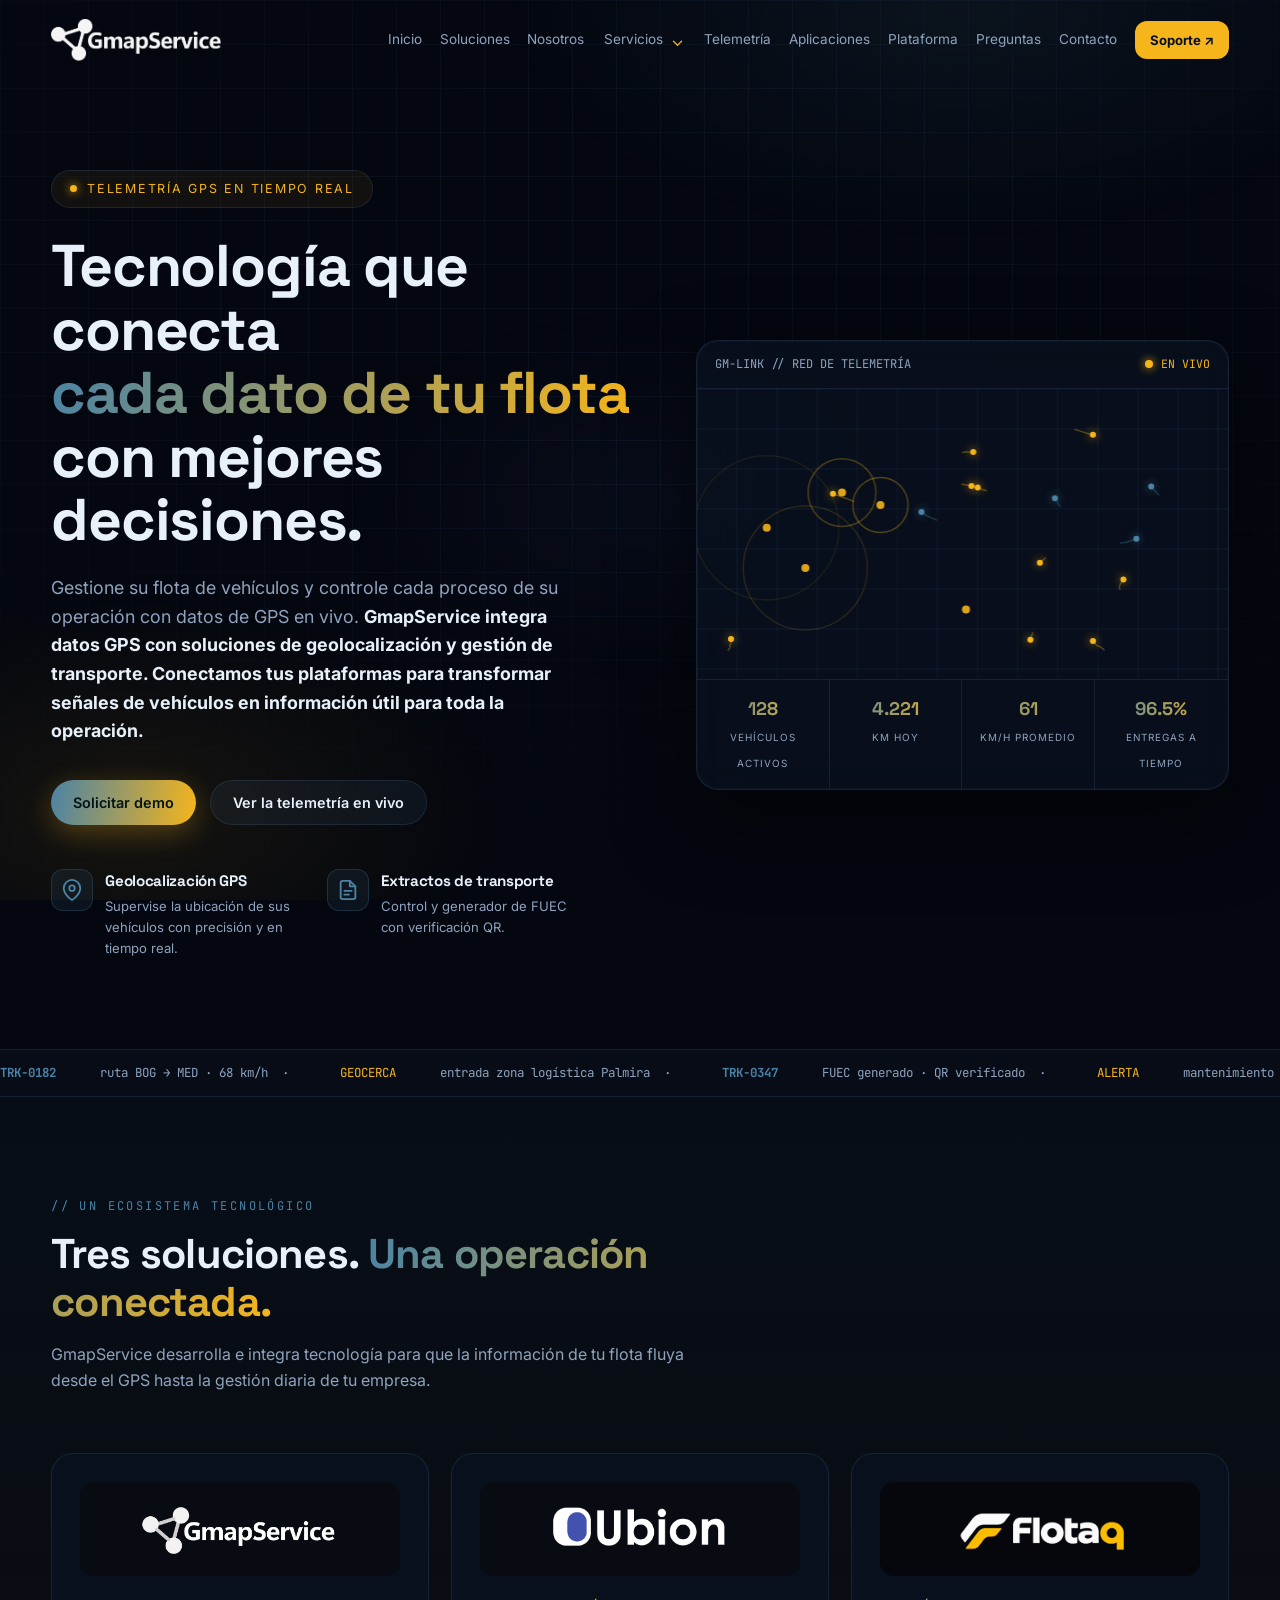
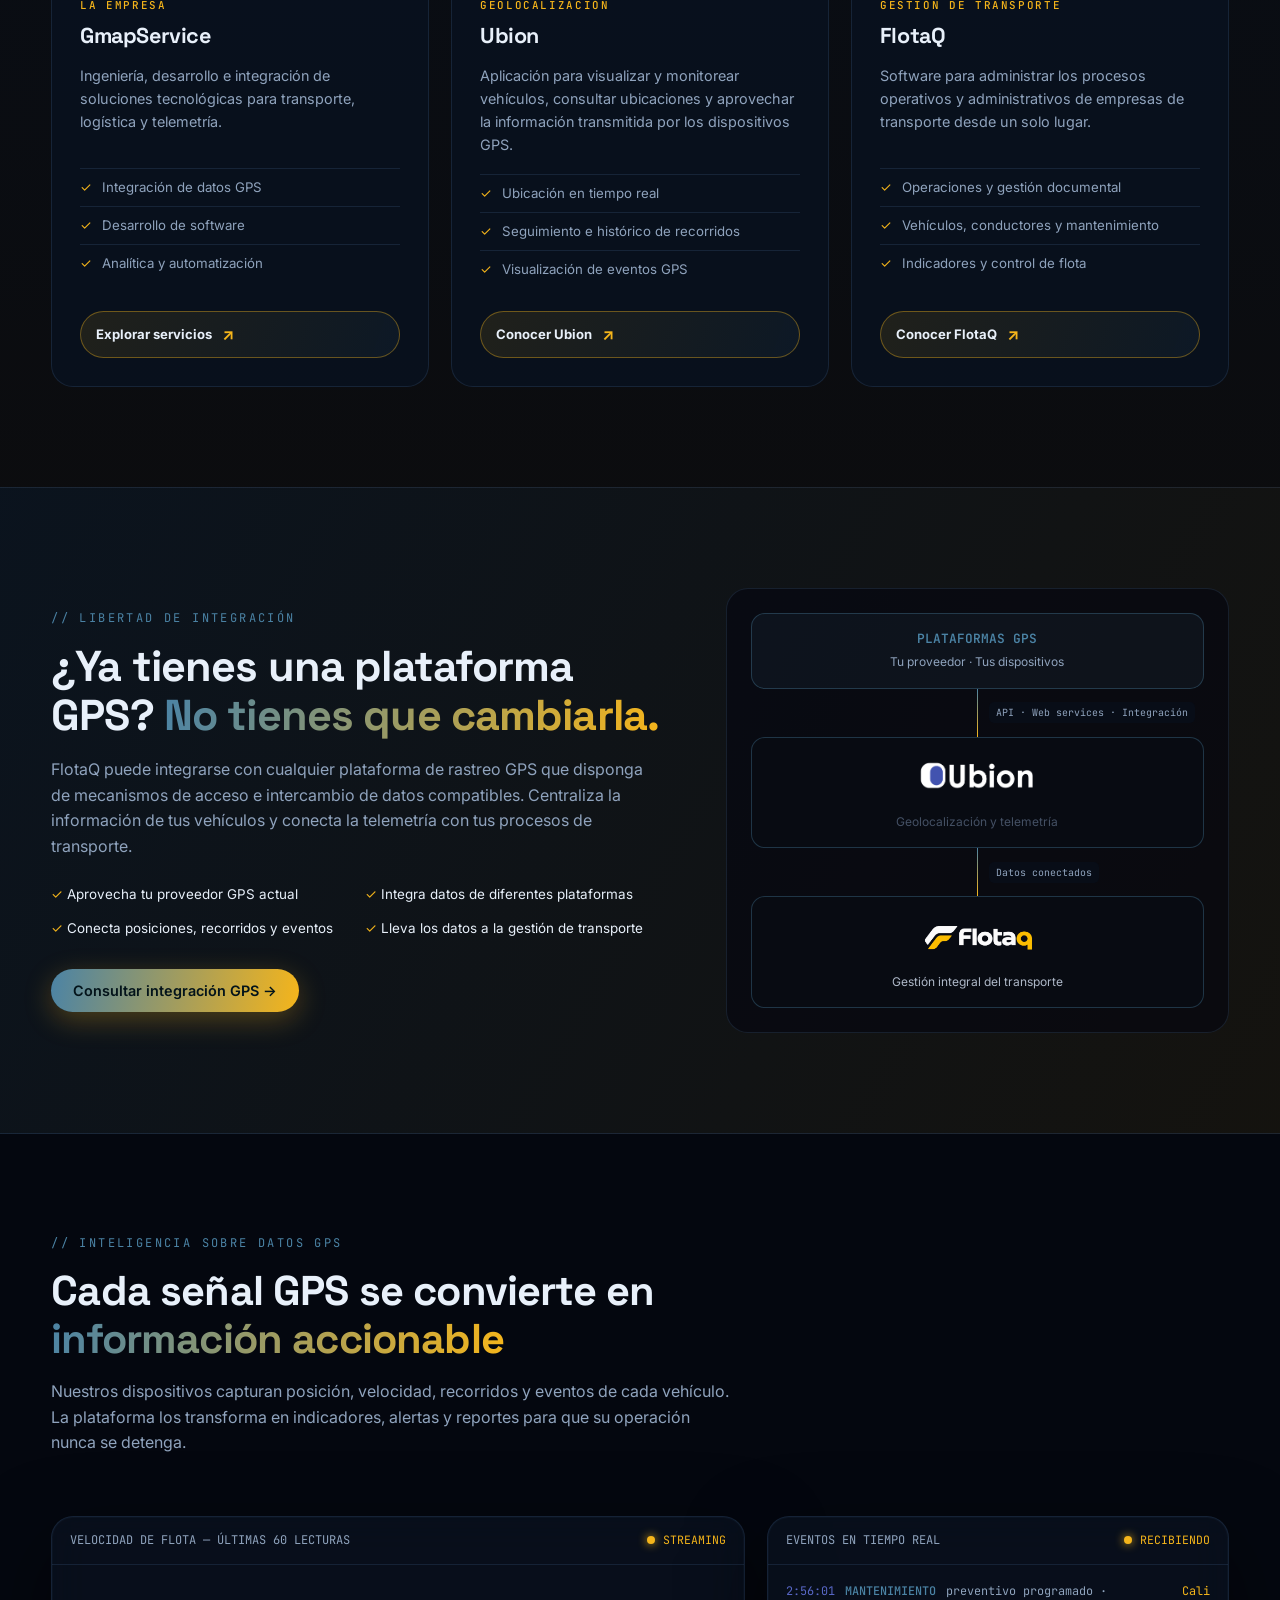
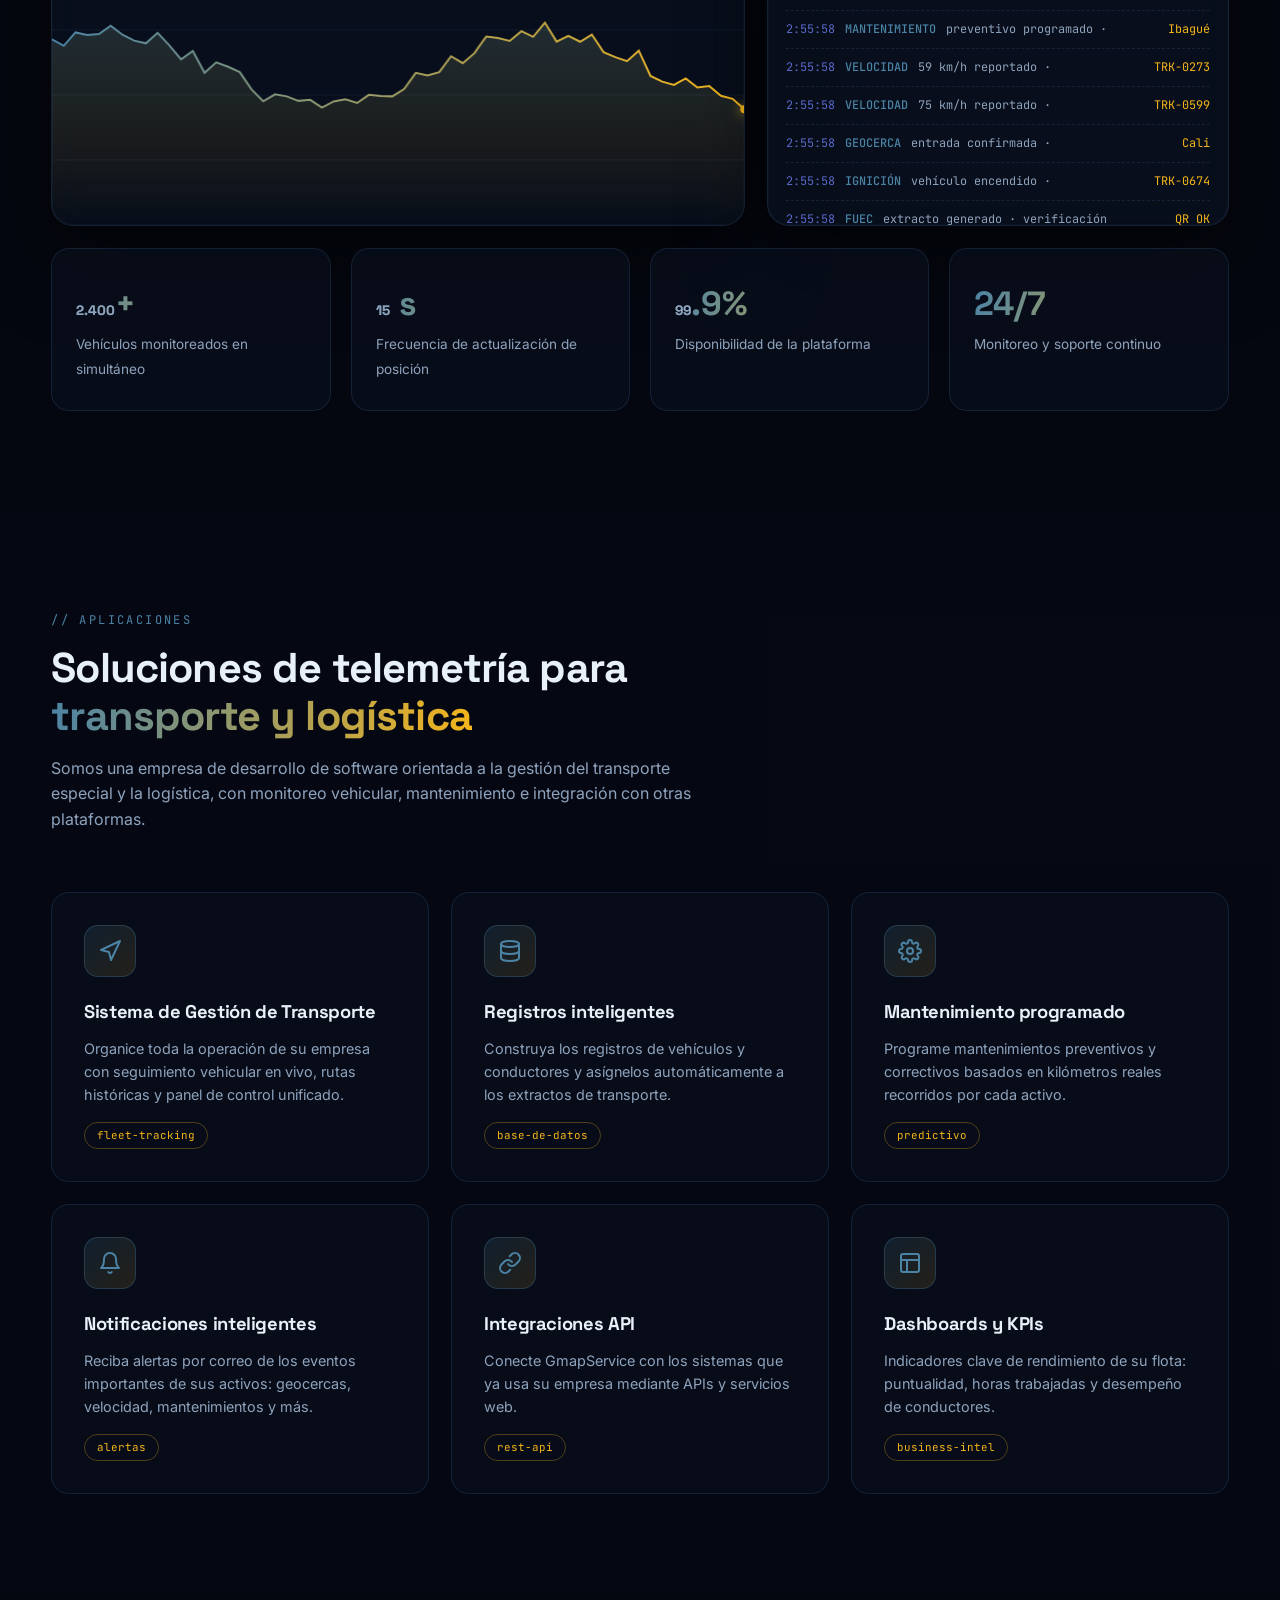
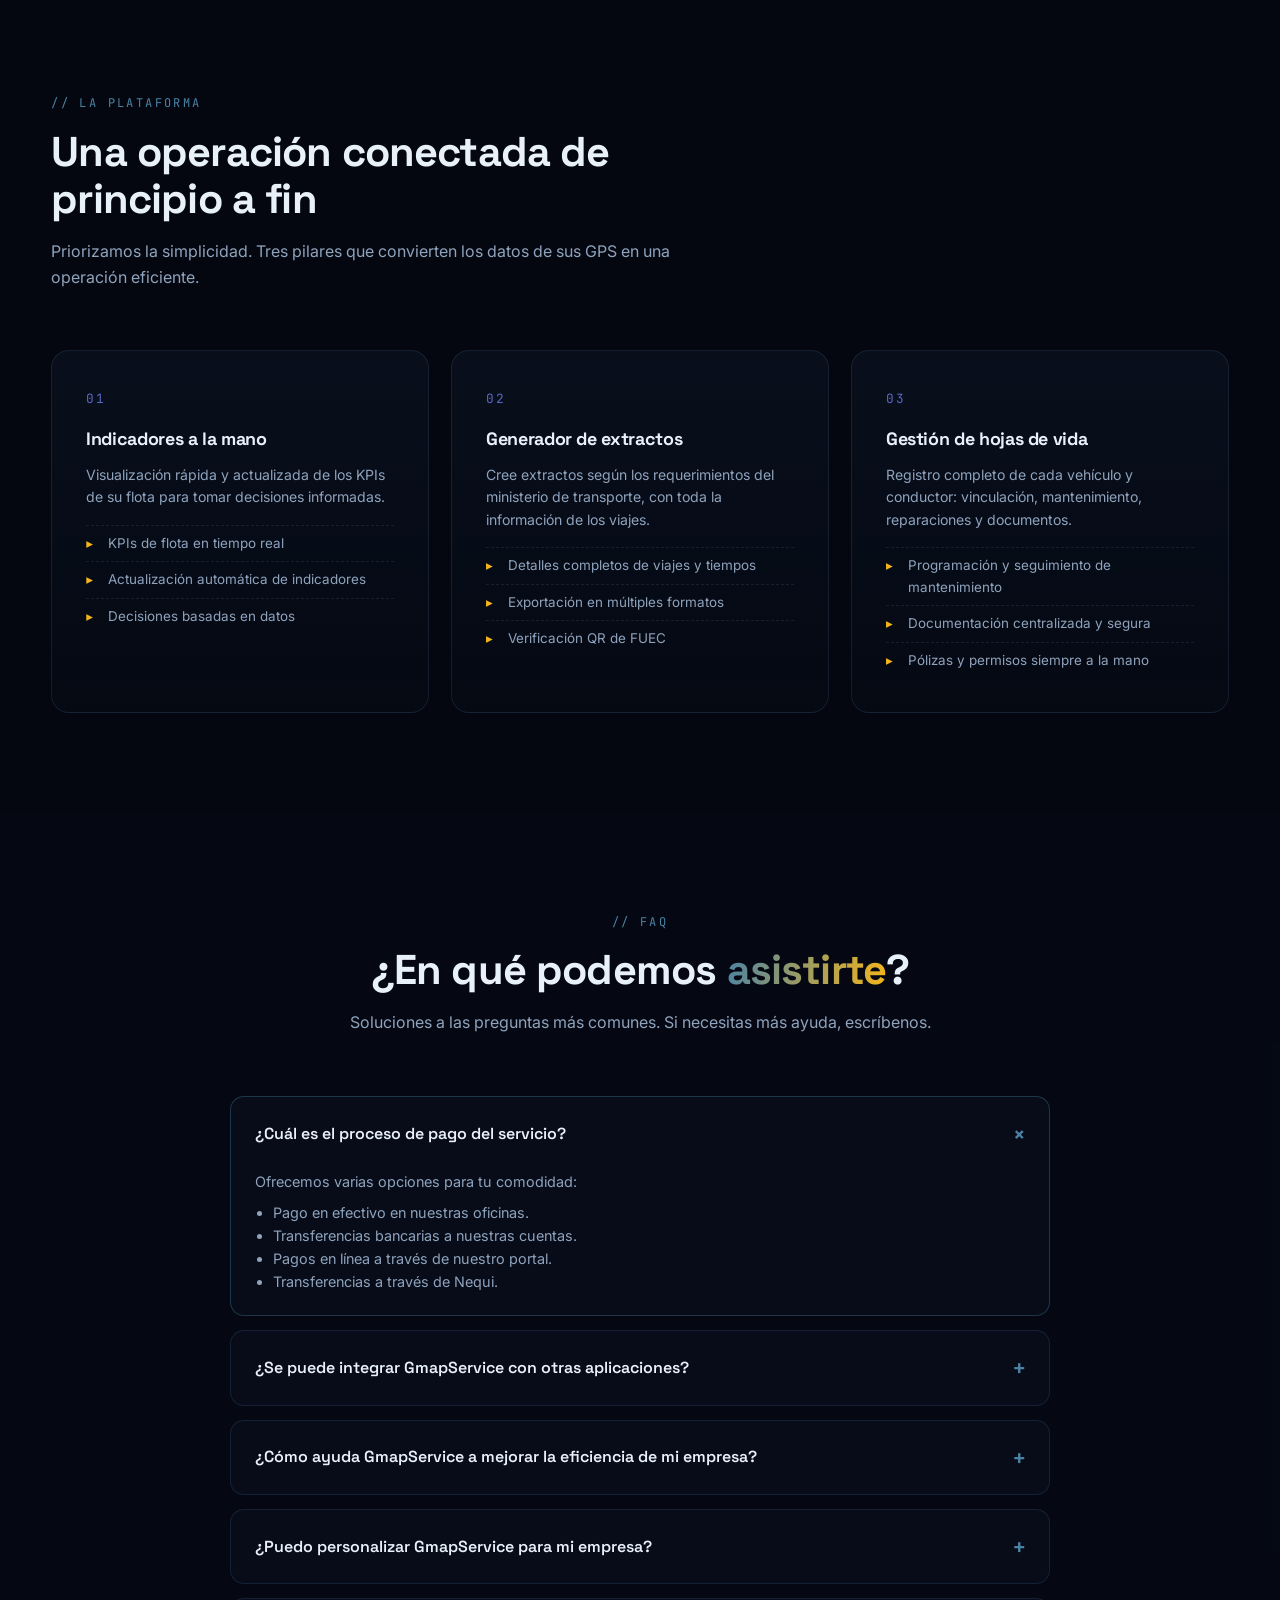
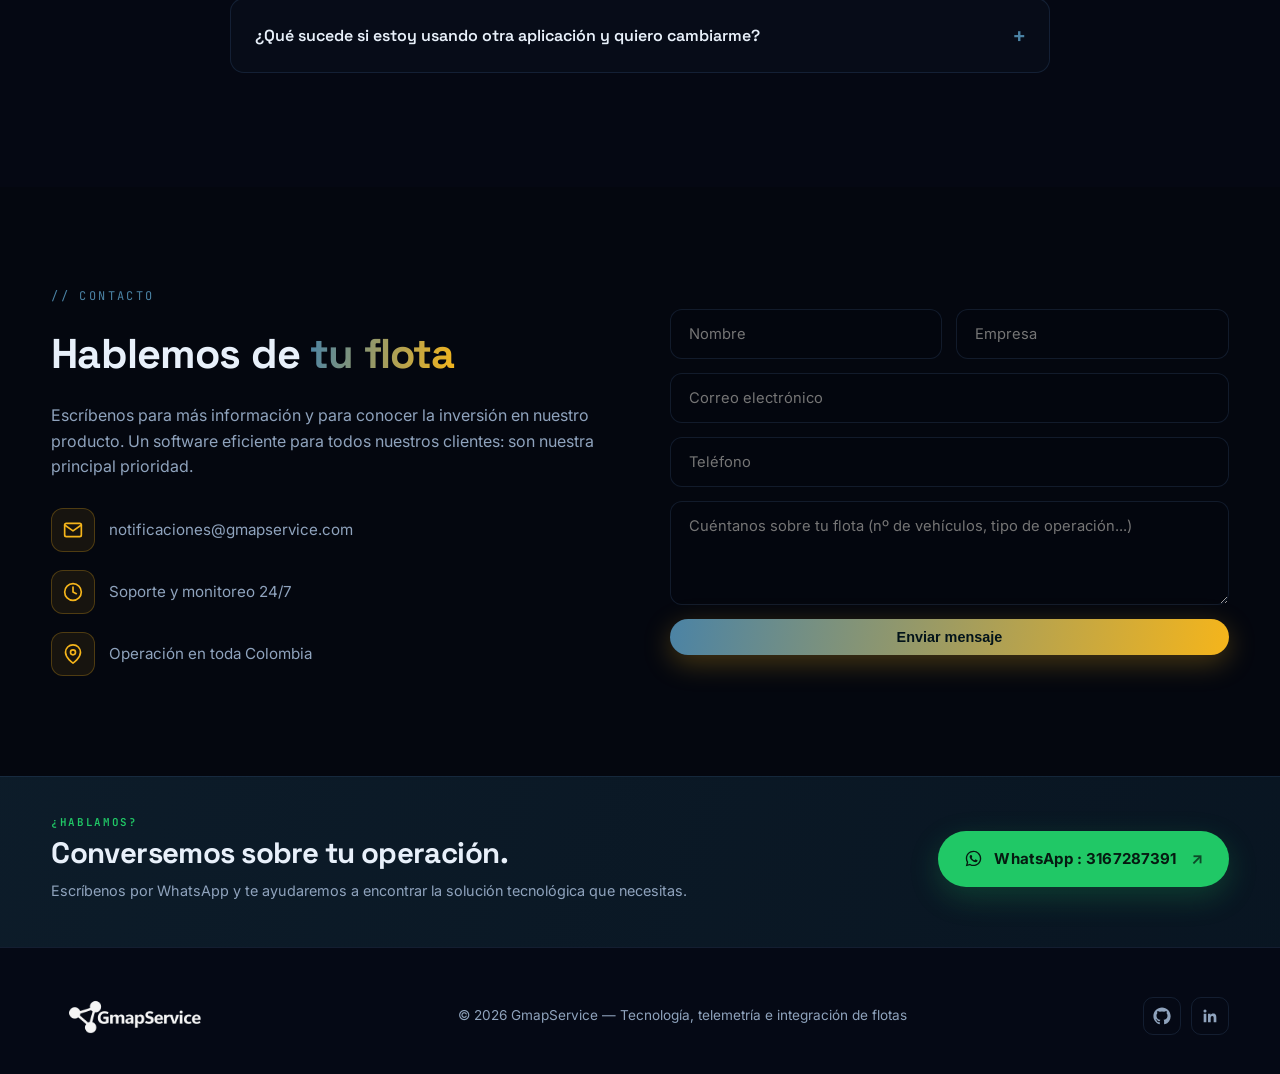
==== index.html @ eec31d2e "actualizacion de sitio" ====
<!DOCTYPE html>
<html lang="es">
<head>
<meta charset="utf-8">
<meta name="viewport" content="width=device-width, initial-scale=1">
<title>GmapService — Telemetría y Gestión de Flotas GPS</title>
<meta name="description" content="Plataforma de telemetría GPS para gestionar flotas de transporte: geolocalización en tiempo real, datos de vehículos, extractos FUEC y mantenimiento predictivo.">
<link rel="preconnect" href="https://fonts.googleapis.com">
<link rel="preconnect" href="https://fonts.gstatic.com" crossorigin>
<link href="https://fonts.googleapis.com/css2?family=Space+Grotesk:wght@400;500;600;700&family=Inter:wght@400;500;600&family=JetBrains+Mono:wght@400;500&display=swap" rel="stylesheet">
<link rel="stylesheet" href="./assets/css/style.css">
<link rel="icon" href="./assets/icon.svg" type="image/svg+xml">
</head>
<body>
<div class="bg-grid"></div>

<!-- ============ NAV ============ -->
<nav id="nav">
  <div class="wrap nav-in">
    <a href="#inicio" class="brand-nav"><img src="./assets/logos/gmapservice_nav.png" alt="GmapService"></a>
    <button id="burger" aria-label="Menú">☰</button>
    <div class="nav-links" id="navLinks">
      <a href="#inicio">Inicio</a>
      <a href="#ecosistema">Soluciones</a>
      <a href="nosotros.html">Nosotros</a>
      <div class="nav-dropdown">
        <button class="nav-drop-trigger" type="button" aria-expanded="false" aria-controls="servicesMenu">Servicios <span class="chevron">⌄</span></button>
        <div class="nav-drop-menu" id="servicesMenu">
          <a href="pages/developer.html"><span class="menu-icon"><svg viewBox="0 0 24 24" aria-hidden="true"><rect x="4" y="4" width="6" height="6" rx="1"/><rect x="14" y="4" width="6" height="6" rx="1"/><rect x="4" y="14" width="6" height="6" rx="1"/><path d="M14 17h6M17 14v6"/></svg></span><span><b>Desarrollo</b><small>Software a la medida</small></span></a>
          <a href="pages/devices.html"><span class="menu-icon"><svg viewBox="0 0 24 24" aria-hidden="true"><rect x="3" y="6" width="18" height="12" rx="3"/><circle cx="12" cy="12" r="3"/><path d="M7 3v3M17 3v3M7 18v3M17 18v3"/></svg></span><span><b>Dispositivos</b><small>Telemetría e IoT</small></span></a>
          <a href="pages/integrations.html"><span class="menu-icon"><svg viewBox="0 0 24 24" aria-hidden="true"><path d="M4 7h14l-3-3M20 17H6l3 3"/><path d="M18 4l3 3-3 3M6 14l-3 3 3 3"/></svg></span><span><b>Integraciones</b><small>GPS, APIs y plataformas</small></span></a>
        </div>
      </div>
      <a href="#telemetria">Telemetría</a>
      <a href="#aplicaciones">Aplicaciones</a>
      <a href="#plataforma">Plataforma</a>
      <a href="#preguntas">Preguntas</a>
      <a href="#contacto">Contacto</a>
      <a class="btn-a btn-p support-cta" href="https://6re32.hatchboxapp.com/home/form" target="_blank" rel="noopener">Soporte ↗</a>
    </div>
  </div>
</nav>

<!-- ============ HERO ============ -->
<header class="hero" id="inicio">
  <div class="wrap hero-grid">
    <div>
      <span class="eyebrow"><i></i>Telemetría GPS en tiempo real</span>
      <h1>Tecnología que conecta<br><span class="grad-txt">cada dato de tu flota</span><br>con mejores decisiones.</h1>
      <p class="lead">Gestione su flota de vehículos y controle cada proceso de su operación con datos de GPS en vivo. <b>GmapService integra datos GPS con soluciones de geolocalización y gestión de transporte. Conectamos tus plataformas para transformar señales de vehículos en información útil para toda la operación.</b></p>
      <div class="cta">
        <a class="btn-a btn-p" href="#contacto">Solicitar demo</a>
        <a class="btn-a btn-g" href="#telemetria">Ver la telemetría en vivo</a>
      </div>
      <div class="hero-feat">
        <div class="hf">
          <div class="ic"><svg width="22" height="22" viewBox="0 0 24 24" fill="none" stroke="currentColor" stroke-width="2" stroke-linecap="round" stroke-linejoin="round"><path d="M21 10c0 7-9 13-9 13S3 17 3 10a9 9 0 0 1 18 0z"/><circle cx="12" cy="10" r="3"/></svg></div>
          <div><h4>Geolocalización GPS</h4><p>Supervise la ubicación de sus vehículos con precisión y en tiempo real.</p></div>
        </div>
        <div class="hf">
          <div class="ic"><svg width="22" height="22" viewBox="0 0 24 24" fill="none" stroke="currentColor" stroke-width="2" stroke-linecap="round" stroke-linejoin="round"><path d="M14 2H6a2 2 0 0 0-2 2v16a2 2 0 0 0 2 2h12a2 2 0 0 0 2-2V8z"/><polyline points="14 2 14 8 20 8"/><line x1="8" y1="13" x2="16" y2="13"/><line x1="8" y1="17" x2="13" y2="17"/></svg></div>
          <div><h4>Extractos de transporte</h4><p>Control y generador de FUEC con verificación QR.</p></div>
        </div>
      </div>
    </div>

    <div class="panel rv in">
      <div class="panel-bar">
        <span class="mono">GM-LINK // RED DE TELEMETRÍA</span>
        <span class="live"><i></i>EN VIVO</span>
      </div>
      <canvas id="mapCanvas"></canvas>
      <div class="panel-stats">
        <div class="ps"><b id="stVeh">128</b><span>Vehículos activos</span></div>
        <div class="ps"><b id="stKm">4 218</b><span>Km hoy</span></div>
        <div class="ps"><b id="stVel">62</b><span>Km/h promedio</span></div>
        <div class="ps"><b id="stEv">96.4%</b><span>Entregas a tiempo</span></div>
      </div>
    </div>
  </div>
</header>

<!-- ============ TICKER ============ -->
<div class="ticker">
  <div class="ticker-in" id="tickerIn"></div>
</div>

<!-- ============ ECOSISTEMA GMAPSERVICE ============ -->
<section id="ecosistema" class="ecosystem">
  <div class="wrap">
    <div class="sec-head rv">
      <span class="kicker">// Un ecosistema tecnológico</span>
      <h2>Tres soluciones. <span class="grad-txt">Una operación conectada.</span></h2>
      <p>GmapService desarrolla e integra tecnología para que la información de tu flota fluya desde el GPS hasta la gestión diaria de tu empresa.</p>
    </div>
    <div class="brand-cards">
      <article class="brand-card rv">
        <div class="brand-logo gmap-logo"><img src="./assets/logos/gmapservice.png" alt="GmapService"></div>
        <span class="brand-role">LA EMPRESA</span>
        <h3>GmapService</h3>
        <p>Ingeniería, desarrollo e integración de soluciones tecnológicas para transporte, logística y telemetría.</p>
        <ul><li>Integración de datos GPS</li><li>Desarrollo de software</li><li>Analítica y automatización</li></ul>
        <a class="brand-more" href="pages/developer.html">Explorar servicios <span>↗</span></a>
      </article>
      <article class="brand-card rv">
        <div class="brand-logo ubion-logo"><img src="./assets/logos/ubion.png" alt="Ubion"></div>
        <span class="brand-role">GEOLOCALIZACIÓN</span>
        <h3>Ubion</h3>
        <p>Aplicación para visualizar y monitorear vehículos, consultar ubicaciones y aprovechar la información transmitida por los dispositivos GPS.</p>
        <ul><li>Ubicación en tiempo real</li><li>Seguimiento e histórico de recorridos</li><li>Visualización de eventos GPS</li></ul>
        <a class="brand-more" href="landings/ubion/index.html">Conocer Ubion <span>↗</span></a>
      </article>
      <article class="brand-card rv">
        <div class="brand-logo flotaq-logo"><img src="./assets/logos/flotaq.png" alt="FlotaQ"></div>
        <span class="brand-role">GESTIÓN DE TRANSPORTE</span>
        <h3>FlotaQ</h3>
        <p>Software para administrar los procesos operativos y administrativos de empresas de transporte desde un solo lugar.</p>
        <ul><li>Operaciones y gestión documental</li><li>Vehículos, conductores y mantenimiento</li><li>Indicadores y control de flota</li></ul>
        <a class="brand-more" href="landings/flotaq/index.html">Conocer FlotaQ <span>↗</span></a>
      </article>
    </div>
  </div>
</section>

<!-- ============ INTEGRACIÓN UNIVERSAL GPS ============ -->
<section class="integration-highlight" id="integracion-gps">
  <div class="wrap integration-inner rv">
    <div>
      <span class="kicker">// Libertad de integración</span>
      <h2>¿Ya tienes una plataforma GPS? <span class="grad-txt">No tienes que cambiarla.</span></h2>
      <p>FlotaQ puede integrarse con cualquier plataforma de rastreo GPS que disponga de mecanismos de acceso e intercambio de datos compatibles. Centraliza la información de tus vehículos y conecta la telemetría con tus procesos de transporte.</p>
      <div class="integration-points">
        <span>✓ Aprovecha tu proveedor GPS actual</span>
        <span>✓ Integra datos de diferentes plataformas</span>
        <span>✓ Conecta posiciones, recorridos y eventos</span>
        <span>✓ Lleva los datos a la gestión de transporte</span>
      </div>
      <a class="btn-a btn-p" href="#contacto">Consultar integración GPS →</a>
    </div>
    <div class="integration-flow">
      <div class="flow-node"><strong>PLATAFORMAS GPS</strong><small>Tu proveedor · Tus dispositivos</small></div>
      <div class="flow-line"><span>API · Web services · Integración</span></div>
      <div class="flow-node ubion-node"><img src="./assets/logos/ubion.png" alt="Ubion"><small>Geolocalización y telemetría</small></div>
      <div class="flow-line"><span>Datos conectados</span></div>
      <div class="flow-node flotaq-node"><img src="./assets/logos/flotaq.png" alt="FlotaQ"><small>Gestión integral del transporte</small></div>
    </div>
  </div>
</section>

<!-- ============ TELEMETRÍA ============ -->
<section id="telemetria">
  <div class="wrap">
    <div class="sec-head rv">
      <span class="kicker">// Inteligencia sobre datos GPS</span>
      <h2>Cada señal GPS se convierte en <span class="grad-txt">información accionable</span></h2>
      <p>Nuestros dispositivos capturan posición, velocidad, recorridos y eventos de cada vehículo. La plataforma los transforma en indicadores, alertas y reportes para que su operación nunca se detenga.</p>
    </div>
    <div class="dash rv">
      <div class="panel">
        <div class="panel-bar">
          <span class="mono">VELOCIDAD DE FLOTA — ÚLTIMAS 60 LECTURAS</span>
          <span class="live"><i></i>STREAMING</span>
        </div>
        <canvas id="chartCanvas"></canvas>
      </div>
      <div class="panel">
        <div class="panel-bar"><span class="mono">EVENTOS EN TIEMPO REAL</span><span class="live"><i></i>RECIBIENDO</span></div>
        <div class="feed" id="feed"></div>
      </div>
    </div>
    <div class="stats rv" style="margin-top:22px">
      <div class="stat"><b><span class="cnt" data-to="2400">0</span>+</b><span>Vehículos monitoreados en simultáneo</span></div>
      <div class="stat"><b><span class="cnt" data-to="15">0</span> s</b><span>Frecuencia de actualización de posición</span></div>
      <div class="stat"><b><span class="cnt" data-to="99">0</span>.9%</b><span>Disponibilidad de la plataforma</span></div>
      <div class="stat"><b>24/7</b><span>Monitoreo y soporte continuo</span></div>
    </div>
  </div>
</section>

<!-- ============ APLICACIONES ============ -->
<section id="aplicaciones" style="background:rgba(7,13,26,.45)">
  <div class="wrap">
    <div class="sec-head rv">
      <span class="kicker">// Aplicaciones</span>
      <h2>Soluciones de telemetría para <span class="grad-txt">transporte y logística</span></h2>
      <p>Somos una empresa de desarrollo de software orientada a la gestión del transporte especial y la logística, con monitoreo vehicular, mantenimiento e integración con otras plataformas.</p>
    </div>
    <div class="cards rv">
      <div class="card">
        <div class="ic"><svg width="24" height="24" viewBox="0 0 24 24" fill="none" stroke="currentColor" stroke-width="2" stroke-linecap="round" stroke-linejoin="round"><polygon points="3 11 22 2 13 21 11 13 3 11"/></svg></div>
        <h3>Sistema de Gestión de Transporte</h3>
        <p>Organice toda la operación de su empresa con seguimiento vehicular en vivo, rutas históricas y panel de control unificado.</p>
        <span class="tag">fleet-tracking</span>
      </div>
      <div class="card">
        <div class="ic"><svg width="24" height="24" viewBox="0 0 24 24" fill="none" stroke="currentColor" stroke-width="2" stroke-linecap="round" stroke-linejoin="round"><ellipse cx="12" cy="5" rx="9" ry="3"/><path d="M21 12c0 1.66-4 3-9 3s-9-1.34-9-3"/><path d="M3 5v14c0 1.66 4 3 9 3s9-1.34 9-3V5"/></svg></div>
        <h3>Registros inteligentes</h3>
        <p>Construya los registros de vehículos y conductores y asígnelos automáticamente a los extractos de transporte.</p>
        <span class="tag">base-de-datos</span>
      </div>
      <div class="card">
        <div class="ic"><svg width="24" height="24" viewBox="0 0 24 24" fill="none" stroke="currentColor" stroke-width="2" stroke-linecap="round" stroke-linejoin="round"><circle cx="12" cy="12" r="3"/><path d="M19.4 15a1.65 1.65 0 0 0 .33 1.82l.06.06a2 2 0 1 1-2.83 2.83l-.06-.06a1.65 1.65 0 0 0-1.82-.33 1.65 1.65 0 0 0-1 1.51V21a2 2 0 1 1-4 0v-.09A1.65 1.65 0 0 0 9 19.4a1.65 1.65 0 0 0-1.82.33l-.06.06a2 2 0 1 1-2.83-2.83l.06-.06a1.65 1.65 0 0 0 .33-1.82 1.65 1.65 0 0 0-1.51-1H3a2 2 0 1 1 0-4h.09A1.65 1.65 0 0 0 4.6 9a1.65 1.65 0 0 0-.33-1.82l-.06-.06a2 2 0 1 1 2.83-2.83l.06.06a1.65 1.65 0 0 0 1.82.33H9a1.65 1.65 0 0 0 1-1.51V3a2 2 0 1 1 4 0v.09a1.65 1.65 0 0 0 1 1.51 1.65 1.65 0 0 0 1.82-.33l.06-.06a2 2 0 1 1 2.83 2.83l-.06.06a1.65 1.65 0 0 0-.33 1.82V9a1.65 1.65 0 0 0 1.51 1H21a2 2 0 1 1 0 4h-.09a1.65 1.65 0 0 0-1.51 1z"/></svg></div>
        <h3>Mantenimiento programado</h3>
        <p>Programe mantenimientos preventivos y correctivos basados en kilómetros reales recorridos por cada activo.</p>
        <span class="tag">predictivo</span>
      </div>
      <div class="card">
        <div class="ic"><svg width="24" height="24" viewBox="0 0 24 24" fill="none" stroke="currentColor" stroke-width="2" stroke-linecap="round" stroke-linejoin="round"><path d="M18 8A6 6 0 0 0 6 8c0 7-3 9-3 9h18s-3-2-3-9"/><path d="M13.73 21a2 2 0 0 1-3.46 0"/></svg></div>
        <h3>Notificaciones inteligentes</h3>
        <p>Reciba alertas por correo de los eventos importantes de sus activos: geocercas, velocidad, mantenimientos y más.</p>
        <span class="tag">alertas</span>
      </div>
      <div class="card">
        <div class="ic"><svg width="24" height="24" viewBox="0 0 24 24" fill="none" stroke="currentColor" stroke-width="2" stroke-linecap="round" stroke-linejoin="round"><path d="M10 13a5 5 0 0 0 7.54.54l3-3a5 5 0 0 0-7.07-7.07l-1.72 1.71"/><path d="M14 11a5 5 0 0 0-7.54-.54l-3 3a5 5 0 0 0 7.07 7.07l1.71-1.71"/></svg></div>
        <h3>Integraciones API</h3>
        <p>Conecte GmapService con los sistemas que ya usa su empresa mediante APIs y servicios web.</p>
        <span class="tag">rest-api</span>
      </div>
      <div class="card">
        <div class="ic"><svg width="24" height="24" viewBox="0 0 24 24" fill="none" stroke="currentColor" stroke-width="2" stroke-linecap="round" stroke-linejoin="round"><rect x="3" y="3" width="18" height="18" rx="2"/><path d="M3 9h18M9 21V9"/></svg></div>
        <h3>Dashboards y KPIs</h3>
        <p>Indicadores clave de rendimiento de su flota: puntualidad, horas trabajadas y desempeño de conductores.</p>
        <span class="tag">business-intel</span>
      </div>
    </div>
  </div>
</section>

<!-- ============ PLATAFORMA ============ -->
<section id="plataforma">
  <div class="wrap">
    <div class="sec-head rv">
      <span class="kicker">// La plataforma</span>
      <h2>Una operación conectada de principio a fin</h2>
      <p>Priorizamos la simplicidad. Tres pilares que convierten los datos de sus GPS en una operación eficiente.</p>
    </div>
    <div class="steps rv">
      <div class="step">
        <span class="num">01</span>
        <h3>Indicadores a la mano</h3>
        <p>Visualización rápida y actualizada de los KPIs de su flota para tomar decisiones informadas.</p>
        <ul>
          <li>KPIs de flota en tiempo real</li>
          <li>Actualización automática de indicadores</li>
          <li>Decisiones basadas en datos</li>
        </ul>
      </div>
      <div class="step">
        <span class="num">02</span>
        <h3>Generador de extractos</h3>
        <p>Cree extractos según los requerimientos del ministerio de transporte, con toda la información de los viajes.</p>
        <ul>
          <li>Detalles completos de viajes y tiempos</li>
          <li>Exportación en múltiples formatos</li>
          <li>Verificación QR de FUEC</li>
        </ul>
      </div>
      <div class="step">
        <span class="num">03</span>
        <h3>Gestión de hojas de vida</h3>
        <p>Registro completo de cada vehículo y conductor: vinculación, mantenimiento, reparaciones y documentos.</p>
        <ul>
          <li>Programación y seguimiento de mantenimiento</li>
          <li>Documentación centralizada y segura</li>
          <li>Pólizas y permisos siempre a la mano</li>
        </ul>
      </div>
    </div>
  </div>
</section>

<!-- ============ FAQ ============ -->
<section id="preguntas" style="background:rgba(7,13,26,.45)">
  <div class="wrap">
    <div class="sec-head rv" style="text-align:center;margin-left:auto;margin-right:auto">
      <span class="kicker">// FAQ</span>
      <h2>¿En qué podemos <span class="grad-txt">asistirte</span>?</h2>
      <p>Soluciones a las preguntas más comunes. Si necesitas más ayuda, escríbenos.</p>
    </div>
    <div class="faq rv">
      <details open>
        <summary>¿Cuál es el proceso de pago del servicio?</summary>
        <div class="ans">Ofrecemos varias opciones para tu comodidad:
          <ul><li>Pago en efectivo en nuestras oficinas.</li><li>Transferencias bancarias a nuestras cuentas.</li><li>Pagos en línea a través de nuestro portal.</li><li>Transferencias a través de Nequi.</li></ul>
        </div>
      </details>
      <details>
        <summary>¿Se puede integrar GmapService con otras aplicaciones?</summary>
        <div class="ans">Sí, mediante APIs y servicios web puedes conectarla con los sistemas existentes de tu empresa y compartir datos de manera eficiente.</div>
      </details>
      <details>
        <summary>¿Cómo ayuda GmapService a mejorar la eficiencia de mi empresa?</summary>
        <div class="ans">Le permite tener control detallado de cada vehículo de su flota, identificar oportunidades de mejora, reducir costos operativos y aumentar la eficiencia de la gestión.</div>
      </details>
      <details>
        <summary>¿Puedo personalizar GmapService para mi empresa?</summary>
        <div class="ans">Sí, es altamente personalizable. Nuestro equipo de desarrollo añade o modifica funcionalidades según tus necesidades específicas.</div>
      </details>
      <details>
        <summary>¿Qué sucede si estoy usando otra aplicación y quiero cambiarme?</summary>
        <div class="ans">Nuestro equipo te brindará soporte para una transición sin contratiempos: migramos tus datos y configuramos la plataforma a tu medida.</div>
      </details>
    </div>
  </div>
</section>

<!-- ============ CONTACTO ============ -->
<section id="contacto">
  <div class="wrap contact">
    <div class="rv">
      <span class="kicker">// Contacto</span>
      <h2 style="font-size:clamp(1.8rem,3.4vw,2.6rem);margin-bottom:16px">Hablemos de <span class="grad-txt">tu flota</span></h2>
      <p style="color:var(--mut)">Escríbenos para más información y para conocer la inversión en nuestro producto. Un software eficiente para todos nuestros clientes: son nuestra principal prioridad.</p>
      <div class="c-info">
        <div class="c-item"><div class="ic"><svg width="20" height="20" viewBox="0 0 24 24" fill="none" stroke="currentColor" stroke-width="2" stroke-linecap="round" stroke-linejoin="round"><path d="M4 4h16c1.1 0 2 .9 2 2v12c0 1.1-.9 2-2 2H4c-1.1 0-2-.9-2-2V6c0-1.1.9-2 2-2z"/><polyline points="22,6 12,13 2,6"/></svg></div><span>notificaciones@gmapservice.com</span></div>
        <div class="c-item"><div class="ic"><svg width="20" height="20" viewBox="0 0 24 24" fill="none" stroke="currentColor" stroke-width="2" stroke-linecap="round" stroke-linejoin="round"><circle cx="12" cy="12" r="10"/><polyline points="12 6 12 12 16 14"/></svg></div><span>Soporte y monitoreo 24/7</span></div>
        <div class="c-item"><div class="ic"><svg width="20" height="20" viewBox="0 0 24 24" fill="none" stroke="currentColor" stroke-width="2" stroke-linecap="round" stroke-linejoin="round"><path d="M21 10c0 7-9 13-9 13S3 17 3 10a9 9 0 0 1 18 0z"/><circle cx="12" cy="10" r="3"/></svg></div><span>Operación en toda Colombia</span></div>
      </div>
    </div>
    <form class="form rv" onsubmit="event.preventDefault();this.querySelector('button').textContent='✓ Mensaje enviado';">
      <div class="form-row">
        <input type="text" placeholder="Nombre" required>
        <input type="text" placeholder="Empresa" required>
      </div>
      <input type="email" placeholder="Correo electrónico" required>
      <input type="tel" placeholder="Teléfono">
      <textarea rows="4" placeholder="Cuéntanos sobre tu flota (nº de vehículos, tipo de operación...)" required></textarea>
      <button class="btn-a btn-p" type="submit" style="justify-content:center">Enviar mensaje</button>
    </form>
  </div>
</section>

<!-- ============ FOOTER ============ -->

<section class="whatsapp-contact" aria-label="Contacto por WhatsApp">
  <div class="wrap whatsapp-contact-inner">
    <div class="whatsapp-contact-copy">
      <span class="whatsapp-kicker">¿Hablamos?</span>
      <h2>Conversemos sobre tu operación.</h2>
      <p>Escríbenos por WhatsApp y te ayudaremos a encontrar la solución tecnológica que necesitas.</p>
    </div>
    <a class="whatsapp-pill" href="https://wa.me/573167287391?text=Hola%2C%20quiero%20conocer%20m%C3%A1s%20sobre%20sus%20soluciones." target="_blank" rel="noopener noreferrer" aria-label="Contactar a GmapService por WhatsApp al 3167287391">
      <svg viewBox="0 0 32 32" aria-hidden="true"><path fill="currentColor" d="M16.04 3C8.88 3 3.05 8.75 3.05 15.83c0 2.27.6 4.49 1.74 6.44L3 29l6.94-1.8a13.1 13.1 0 0 0 6.1 1.5h.01c7.16 0 12.99-5.75 12.99-12.83 0-3.43-1.36-6.65-3.83-9.08A13.02 13.02 0 0 0 16.04 3zm0 23.52h-.01c-1.9 0-3.76-.5-5.39-1.44l-.39-.23-4.12 1.07 1.1-4-.25-.4a10.57 10.57 0 0 1-1.63-5.69c0-5.86 4.8-10.62 10.7-10.62 2.86 0 5.55 1.1 7.57 3.1a10.5 10.5 0 0 1 3.14 7.52c0 5.86-4.8 10.62-10.72 10.62zm5.88-7.95c-.32-.16-1.9-.93-2.2-1.03-.3-.11-.51-.16-.73.16-.21.32-.83 1.03-1.02 1.24-.19.22-.38.24-.7.08-.32-.16-1.35-.5-2.57-1.58-.95-.83-1.59-1.86-1.78-2.18-.19-.32-.02-.49.14-.65.14-.14.32-.38.48-.57.16-.19.21-.32.32-.54.1-.21.05-.4-.03-.56-.08-.16-.73-1.73-1-2.37-.26-.62-.53-.54-.73-.55h-.62c-.22 0-.57.08-.87.4-.3.32-1.14 1.1-1.14 2.67s1.17 3.1 1.33 3.32c.16.21 2.3 3.48 5.57 4.88.78.34 1.39.54 1.87.69.79.25 1.5.22 2.07.13.63-.1 1.9-.77 2.17-1.51.27-.75.27-1.4.19-1.52-.08-.13-.3-.21-.62-.37z"/></svg>
      <span>WhatsApp : 3167287391</span>
      <span class="whatsapp-arrow">↗</span>
    </a>
  </div>
</section>

<footer>
  <div class="wrap foot">
    <a href="#inicio" class="brand-nav"><img src="./assets/logos/gmapservice.png" alt="GmapService"></a>
    <span>© 2026 GmapService — Tecnología, telemetría e integración de flotas</span>
    <div class="social">
      <a href="#" aria-label="GitHub"><svg width="18" height="18" viewBox="0 0 24 24" fill="currentColor"><path d="M12 .5C5.65.5.5 5.65.5 12c0 5.08 3.29 9.39 7.86 10.91.58.11.79-.25.79-.56 0-.28-.01-1.02-.02-2-3.2.7-3.88-1.54-3.88-1.54-.52-1.33-1.28-1.68-1.28-1.68-1.04-.71.08-.7.08-.7 1.15.08 1.76 1.18 1.76 1.18 1.03 1.76 2.7 1.25 3.36.96.1-.75.4-1.25.72-1.54-2.55-.29-5.24-1.28-5.24-5.69 0-1.26.45-2.28 1.18-3.09-.12-.29-.51-1.46.11-3.05 0 0 .96-.31 3.16 1.18a11 11 0 0 1 5.76 0c2.2-1.49 3.16-1.18 3.16-1.18.62 1.59.23 2.76.11 3.05.73.81 1.18 1.83 1.18 3.09 0 4.42-2.7 5.39-5.26 5.68.41.36.78 1.05.78 2.13 0 1.54-.02 2.78-.02 3.16 0 .31.21.68.8.56A10.52 10.52 0 0 0 23.5 12C23.5 5.65 18.35.5 12 .5z"/></svg></a>
      <a href="#" aria-label="LinkedIn"><svg width="18" height="18" viewBox="0 0 24 24" fill="currentColor"><path d="M20.45 20.45h-3.55v-5.57c0-1.33-.03-3.04-1.85-3.04-1.85 0-2.14 1.45-2.14 2.94v5.67H9.36V9h3.41v1.56h.05c.48-.9 1.64-1.85 3.37-1.85 3.6 0 4.27 2.37 4.27 5.46v6.28zM5.34 7.43a2.06 2.06 0 1 1 0-4.12 2.06 2.06 0 0 1 0 4.12zM7.12 20.45H3.56V9h3.56v11.45z"/></svg></a>
    </div>
  </div>
</footer>

<script>

/* ================= NAV ================= */
const nav = document.getElementById('nav');
addEventListener('scroll', () => nav.classList.toggle('scrolled', scrollY > 40));
const burger = document.getElementById('burger'), navLinks = document.getElementById('navLinks');
burger.onclick = () => navLinks.classList.toggle('open');
navLinks.querySelectorAll('a').forEach(a => a.onclick = () => navLinks.classList.remove('open'));

/* ================= REVEAL ================= */
const io = new IntersectionObserver(es => es.forEach(e => {
  if (e.isIntersecting) { e.target.classList.add('in'); io.unobserve(e.target); }
}), { threshold: .12 });
document.querySelectorAll('.rv').forEach(el => io.observe(el));

/* ================= CONTADORES ================= */
const cio = new IntersectionObserver(es => es.forEach(e => {
  if (!e.isIntersecting) return;
  const el = e.target, to = +el.dataset.to, t0 = performance.now();
  (function f(t){ const p = Math.min((t - t0)/1600, 1), ease = 1 - Math.pow(1-p, 3);
    el.textContent = Math.round(to * ease).toLocaleString('es-CO');
    if (p < 1) requestAnimationFrame(f); })(t0);
  cio.unobserve(el);
}), { threshold: .6 });
document.querySelectorAll('.cnt').forEach(el => cio.observe(el));

/* ================= TICKER ================= */
const items = ['<b>TRK-0182</b> ruta BOG → MED · 68 km/h','<em>GEOCERCA</em> entrada zona logística Palmira','<b>TRK-0347</b> FUEC generado · QR verificado','<em>ALERTA</em> mantenimiento preventivo TRK-0119','<b>TRK-0591</b> 4h 12m de operación hoy','<em>ENTREGA</em> a tiempo · 96.4% flota','<b>TRK-0773</b> velocidad nominal · vía principal','<em>INTEGRACIÓN</em> API · datos sincronizados'];
document.getElementById('tickerIn').innerHTML = (items.join(' &nbsp;·&nbsp; ') + ' &nbsp;·&nbsp; ').repeat(2);

/* ================= FEED DE EVENTOS ================= */
const cities = ['Bogotá','Medellín','Cali','Barranquilla','Bucaramanga','Pereira','Ibagué'];
const evTypes = [
  () => `<b>GEOCERCA</b> entrada confirmada · <em>${pick(cities)}</em>`,
  () => `<b>VELOCIDAD</b> ${55+~~(Math.random()*40)} km/h reportado · <em>TRK-0${100+~~(Math.random()*899)}</em>`,
  () => `<b>FUEC</b> extracto generado · verificación <em>QR OK</em>`,
  () => `<b>MANTENIMIENTO</b> preventivo programado · <em>${pick(cities)}</em>`,
  () => `<b>IGNICIÓN</b> vehículo encendido · <em>TRK-0${100+~~(Math.random()*899)}</em>`,
  () => `<b>ENTREGA</b> completada a tiempo · <em>${pick(cities)}</em>`,
];
const pick = a => a[~~(Math.random()*a.length)];
const feed = document.getElementById('feed');
function pushEvent(){
  const d = document.createElement('div');
  const h = new Date();
  d.innerHTML = `<span style="color:var(--violet)">${h.toLocaleTimeString('es-CO',{hour12:false})}</span> ${pick(evTypes)()}`;
  feed.prepend(d);
  while (feed.children.length > 9) feed.lastChild.remove();
}
for (let i=0;i<7;i++) pushEvent();
setInterval(pushEvent, 3200);

/* ================= STATS EN VIVO ================= */
const S = { veh:128, km:4218, vel:62, ent:96.4 };
const fmt = n => n.toLocaleString('es-CO');
setInterval(() => {
  S.veh = Math.max(100, S.veh + (Math.random()<.5?-1:1)*~~(Math.random()*3));
  S.km += ~~(Math.random()*9);
  S.vel = Math.max(35, Math.min(90, S.vel + ~~(Math.random()*7)-3));
  S.ent = Math.max(92, Math.min(99.8, S.ent + (Math.random()-.5)*.3));
  stVeh.textContent = S.veh; stKm.textContent = fmt(S.km);
  stVel.textContent = S.vel; stEv.textContent = S.ent.toFixed(1)+'%';
}, 2600);

/* ================= CANVAS MAPA GPS ================= */
const mc = document.getElementById('mapCanvas'), mx = mc.getContext('2d');
let MW, MH;
function sizeMap(){ const r = mc.getBoundingClientRect(); MW = mc.width = r.width*devicePixelRatio; MH = mc.height = 290*devicePixelRatio; }
sizeMap(); addEventListener('resize', sizeMap);

const dots = Array.from({length: 14}, (_,i) => ({
  x: Math.random(), y: Math.random(),
  a: Math.random()*Math.PI*2, sp: .0006 + Math.random()*.0012,
  trail: [], hue: Math.random()<.5 ? '75,131,165' : '245,181,27'
}));
const beacons = Array.from({length:5}, () => ({x:.1+Math.random()*.8, y:.15+Math.random()*.7, ph:Math.random()*Math.PI*2}));

function drawMap(t){
  mx.clearRect(0,0,MW,MH);
  // rejilla
  mx.strokeStyle = 'rgba(120,180,255,.08)'; mx.lineWidth = 1;
  const g = 40*devicePixelRatio;
  for(let x=0;x<MW;x+=g){ mx.beginPath(); mx.moveTo(x,0); mx.lineTo(x,MH); mx.stroke(); }
  for(let y=0;y<MH;y+=g){ mx.beginPath(); mx.moveTo(0,y); mx.lineTo(MW,y); mx.stroke(); }
  // geocercas
  beacons.forEach(b => {
    const bx=b.x*MW, by=b.y*MH;
    const pr = ((t/1400 + b.ph) % 1);
    mx.beginPath(); mx.arc(bx,by,(20+pr*70)*devicePixelRatio,0,7);
    mx.strokeStyle = `rgba(245,181,27,${.35*(1-pr)})`; mx.lineWidth = 1.5*devicePixelRatio; mx.stroke();
    mx.beginPath(); mx.arc(bx,by,4*devicePixelRatio,0,7);
    mx.fillStyle = 'rgba(245,181,27,.9)'; mx.fill();
  });
  // vehículos con estela
  dots.forEach(d => {
    d.a += (Math.random()-.5)*.25;
    d.x += Math.cos(d.a)*d.sp; d.y += Math.sin(d.a)*d.sp;
    if(d.x<.03||d.x>.97) d.a = Math.PI-d.a;
    if(d.y<.06||d.y>.94) d.a = -d.a;
    d.x = Math.min(.97, Math.max(.03, d.x)); d.y = Math.min(.94, Math.max(.06, d.y));
    d.trail.push([d.x,d.y]); if(d.trail.length>34) d.trail.shift();
    // estela
    if(d.trail.length>2){
      mx.beginPath();
      d.trail.forEach(([px,py],i)=> i?mx.lineTo(px*MW,py*MH):mx.moveTo(px*MW,py*MH));
      mx.strokeStyle = `rgba(${d.hue},.35)`; mx.lineWidth = 1.4*devicePixelRatio; mx.stroke();
    }
    // punto
    const px=d.x*MW, py=d.y*MH;
    mx.beginPath(); mx.arc(px,py,3*devicePixelRatio,0,7);
    mx.fillStyle = `rgba(${d.hue},1)`; mx.shadowColor=`rgba(${d.hue},.8)`; mx.shadowBlur=10*devicePixelRatio; mx.fill(); mx.shadowBlur=0;
  });
  requestAnimationFrame(drawMap);
}
requestAnimationFrame(drawMap);

/* ================= GRÁFICA DE VELOCIDAD ================= */
const cc = document.getElementById('chartCanvas'), cx = cc.getContext('2d');
let CW, CH;
function sizeChart(){ const r = cc.getBoundingClientRect(); CW = cc.width = r.width*devicePixelRatio; CH = cc.height = 260*devicePixelRatio; }
sizeChart(); addEventListener('resize', sizeChart);
const data = Array.from({length:60}, (_,i)=> 60 + Math.sin(i/6)*14 + (Math.random()-.5)*8);
function drawChart(){
  data.shift();
  data.push(Math.max(25, Math.min(95, data[data.length-1] + (Math.random()-.5)*9)));
  cx.clearRect(0,0,CW,CH);
  // rejilla horizontal
  cx.strokeStyle='rgba(120,180,255,.08)'; cx.lineWidth=1;
  for(let i=1;i<4;i++){ const y=CH*i/4; cx.beginPath(); cx.moveTo(0,y); cx.lineTo(CW,y); cx.stroke(); }
  const step = CW/(data.length-1);
  // área
  const grad = cx.createLinearGradient(0,0,0,CH);
  grad.addColorStop(0,'rgba(75,131,165,.30)'); grad.addColorStop(1,'rgba(245,181,27,0)');
  cx.beginPath();
  data.forEach((v,i)=>{ const x=i*step, y=CH-(v/100)*CH; i?cx.lineTo(x,y):cx.moveTo(x,y); });
  cx.lineTo(CW,CH); cx.lineTo(0,CH); cx.closePath(); cx.fillStyle=grad; cx.fill();
  // línea
  cx.beginPath();
  data.forEach((v,i)=>{ const x=i*step, y=CH-(v/100)*CH; i?cx.lineTo(x,y):cx.moveTo(x,y); });
  const lg = cx.createLinearGradient(0,0,CW,0);
  lg.addColorStop(0,'#4b83a5'); lg.addColorStop(1,'#f5b51b');
  cx.strokeStyle=lg; cx.lineWidth=2*devicePixelRatio; cx.stroke();
  // punto final
  const lx=(data.length-1)*step, ly=CH-(data[data.length-1]/100)*CH;
  cx.beginPath(); cx.arc(lx,ly,4*devicePixelRatio,0,7); cx.fillStyle='#f5b51b';
  cx.shadowColor='#f5b51b'; cx.shadowBlur=12*devicePixelRatio; cx.fill(); cx.shadowBlur=0;
}
setInterval(drawChart, 900); drawChart();

/* Menú desplegable de servicios */

const drop=document.querySelector('.nav-dropdown'), dropButton=document.querySelector('.nav-drop-trigger');
if(dropButton) dropButton.addEventListener('click',()=>{const open=drop.classList.toggle('expanded');dropButton.setAttribute('aria-expanded',String(open));});
navLinks.querySelectorAll('a').forEach(a=>a.addEventListener('click',()=>{drop?.classList.remove('expanded');dropButton?.setAttribute('aria-expanded','false');}));
document.addEventListener('click',e=>{if(drop && !drop.contains(e.target)){drop.classList.remove('expanded');dropButton?.setAttribute('aria-expanded','false');}});

</script>
</body>
</html>
---- assets/css/style.css ----
:root{
  --bg:#04070f; --bg2:#070d1a; --panel:#0a1220; --line:rgba(120,180,255,.12);
  --txt:#e8f0fa; --mut:#8fa3bd; --cyan:#4b83a5; --green:#f5b51b;
  --violet:#5968c8; --grad:linear-gradient(100deg,#4b83a5,#f5b51b);
  --r:18px;
}
*{margin:0;padding:0;box-sizing:border-box}
html{scroll-behavior:smooth}
body{background:var(--bg);color:var(--txt);font-family:'Inter',system-ui,sans-serif;overflow-x:hidden;line-height:1.6}
h1,h2,h3,h4,.sg{font-family:'Space Grotesk',sans-serif;letter-spacing:-.02em}
::selection{background:rgba(75,131,165,.35)}
a{color:inherit;text-decoration:none}
img{max-width:100%}
.wrap{width:min(1180px,92%);margin:0 auto}
.grad-txt{background:var(--grad);-webkit-background-clip:text;background-clip:text;color:transparent}
.mono{font-family:'JetBrains Mono',monospace}

/* ---------- Fondo global ---------- */
.bg-grid{position:fixed;inset:0;z-index:-2;background:
  radial-gradient(ellipse 60% 45% at 75% 0%,rgba(75,131,165,.10),transparent 60%),
  radial-gradient(ellipse 50% 40% at 10% 90%,rgba(245,181,27,.08),transparent 60%),
  radial-gradient(ellipse 40% 35% at 50% 55%,rgba(89,104,200,.06),transparent 60%);}
.bg-grid::after{content:"";position:absolute;inset:0;
  background-image:linear-gradient(rgba(120,180,255,.05) 1px,transparent 1px),
                   linear-gradient(90deg,rgba(120,180,255,.05) 1px,transparent 1px);
  background-size:44px 44px;
  mask-image:radial-gradient(ellipse 90% 70% at 50% 30%,#000 30%,transparent 100%);}

/* ---------- Nav ---------- */
nav{position:fixed;top:0;left:0;right:0;z-index:100;transition:.35s;border-bottom:1px solid transparent}
nav.scrolled{background:rgba(4,7,15,.78);backdrop-filter:blur(16px);border-bottom-color:var(--line)}
.nav-in{display:flex;align-items:center;justify-content:space-between;height:74px}
.logo{display:flex;align-items:center;gap:10px;font-family:'Space Grotesk';font-weight:700;font-size:1.15rem}
.logo .dot{width:11px;height:11px;border-radius:50%;background:var(--green);box-shadow:0 0 12px var(--green);animation:blink 2s infinite}
@keyframes blink{50%{opacity:.35}}
.nav-links{display:flex;align-items:center;gap:30px;font-size:.92rem;color:var(--mut)}
.nav-links a{transition:.25s;position:relative}
.nav-links a:not(.btn-a):hover{color:var(--txt)}
.nav-links a:not(.btn-a)::after{content:"";position:absolute;left:0;bottom:-6px;width:0;height:2px;background:var(--grad);transition:.3s;border-radius:2px}
.nav-links a:hover::after{width:100%}
.btn-a{display:inline-flex;align-items:center;gap:8px;padding:10px 22px;border-radius:100px;font-weight:600;font-size:.9rem;transition:.3s;cursor:pointer;border:0}
.btn-p{background:var(--grad);color:#03131a;box-shadow:0 8px 28px rgba(245,181,27,.28)}
.btn-p:hover{transform:translateY(-2px);box-shadow:0 12px 36px rgba(75,131,165,.38)}
.btn-g{background:rgba(120,180,255,.06);color:var(--txt);border:1px solid var(--line)}
.btn-g:hover{border-color:rgba(75,131,165,.5);background:rgba(75,131,165,.08)}
#burger{display:none;background:none;border:1px solid var(--line);border-radius:10px;color:var(--txt);width:44px;height:44px;font-size:1.2rem;cursor:pointer}
@media(max-width:900px){
  .nav-links{position:fixed;inset:74px 0 auto 0;flex-direction:column;align-items:flex-start;gap:0;background:rgba(4,7,15,.97);backdrop-filter:blur(20px);border-bottom:1px solid var(--line);padding:10px 4%;transform:translateY(-130%);transition:.4s}
  .nav-links.open{transform:translateY(0)}
  .nav-links a{width:100%;padding:14px 0;border-bottom:1px solid rgba(120,180,255,.06)}
  .nav-links a::after{display:none}
  .nav-links .btn-a{margin:14px 0 20px;width:100%;justify-content:center}
  #burger{display:block}
}

/* ---------- Hero ---------- */
.hero{padding:170px 0 90px;position:relative}
.hero-grid{display:grid;grid-template-columns:1.05fr .95fr;gap:56px;align-items:center}
@media(max-width:980px){.hero-grid{grid-template-columns:1fr}}
.eyebrow{display:inline-flex;align-items:center;gap:10px;padding:8px 18px;border:1px solid var(--line);border-radius:100px;font-size:.78rem;letter-spacing:.14em;text-transform:uppercase;color:var(--green);background:rgba(245,181,27,.06);margin-bottom:26px}
.eyebrow i{width:7px;height:7px;border-radius:50%;background:var(--green);box-shadow:0 0 10px var(--green);animation:blink 1.6s infinite}
.hero h1{font-size:clamp(2.3rem,4.6vw,3.7rem);line-height:1.08;margin-bottom:22px}
.hero .lead{color:var(--mut);font-size:1.12rem;max-width:540px;margin-bottom:34px}
.hero .lead b{color:var(--txt)}
.cta{display:flex;gap:14px;flex-wrap:wrap;margin-bottom:44px}
.hero-feat{display:flex;gap:26px;flex-wrap:wrap}
.hero-feat .hf{display:flex;gap:12px;align-items:flex-start;max-width:250px}
.hf .ic{width:42px;height:42px;flex:0 0 42px;border-radius:12px;display:grid;place-items:center;background:rgba(75,131,165,.1);border:1px solid rgba(75,131,165,.25);color:var(--cyan)}
.hf h4{font-size:.95rem;margin-bottom:3px}
.hf p{font-size:.82rem;color:var(--mut)}

/* Panel telemetría */
.panel{background:rgba(10,18,32,.72);border:1px solid var(--line);border-radius:22px;backdrop-filter:blur(18px);overflow:hidden;box-shadow:0 30px 80px rgba(0,0,0,.5),0 0 0 1px rgba(75,131,165,.05) inset}
.panel-bar{display:flex;align-items:center;justify-content:space-between;padding:14px 18px;border-bottom:1px solid var(--line);font-size:.75rem;color:var(--mut)}
.panel-bar .live{display:flex;align-items:center;gap:8px;color:var(--green);font-family:'JetBrains Mono';font-size:.72rem}
.live i{width:8px;height:8px;border-radius:50%;background:var(--green);box-shadow:0 0 10px var(--green);animation:blink 1.2s infinite}
#mapCanvas{display:block;width:100%;height:290px}
.panel-stats{display:grid;grid-template-columns:repeat(4,1fr);border-top:1px solid var(--line)}
.ps{padding:14px 8px;text-align:center;border-right:1px solid var(--line)}
.ps:last-child{border-right:0}
.ps b{display:block;font-family:'Space Grotesk';font-size:1.15rem;background:var(--grad);-webkit-background-clip:text;background-clip:text;color:transparent}
.ps span{font-size:.62rem;color:var(--mut);text-transform:uppercase;letter-spacing:.1em}
@media(max-width:480px){.panel-stats{grid-template-columns:repeat(2,1fr)}.ps:nth-child(2){border-right:0}}

/* ---------- Ticker ---------- */
.ticker{border-top:1px solid var(--line);border-bottom:1px solid var(--line);background:rgba(10,18,32,.5);overflow:hidden;padding:13px 0;position:relative}
.ticker-in{display:flex;gap:44px;white-space:nowrap;width:max-content;animation:tick 34s linear infinite;font-family:'JetBrains Mono';font-size:.78rem;color:var(--mut)}
.ticker-in b{color:var(--cyan)} .ticker-in em{color:var(--green);font-style:normal}
@keyframes tick{to{transform:translateX(-50%)}}

/* ---------- Secciones ---------- */
section{padding:100px 0;position:relative}
.sec-head{max-width:680px;margin-bottom:60px}
.kicker{font-family:'JetBrains Mono';font-size:.75rem;letter-spacing:.2em;text-transform:uppercase;color:var(--cyan);display:block;margin-bottom:14px}
.sec-head h2{font-size:clamp(1.8rem,3.4vw,2.6rem);line-height:1.15;margin-bottom:16px}
.sec-head p{color:var(--mut)}

/* Stats */
.stats{display:grid;grid-template-columns:repeat(4,1fr);gap:20px}
@media(max-width:820px){.stats{grid-template-columns:repeat(2,1fr)}}
.stat{background:rgba(10,18,32,.6);border:1px solid var(--line);border-radius:var(--r);padding:28px 24px;transition:.35s;position:relative;overflow:hidden}
.stat::before{content:"";position:absolute;top:0;left:0;right:0;height:2px;background:var(--grad);opacity:0;transition:.35s}
.stat:hover{transform:translateY(-5px);border-color:rgba(75,131,165,.35)}
.stat:hover::before{opacity:1}
.stat b{font-family:'Space Grotesk';font-size:2.1rem;display:block;background:var(--grad);-webkit-background-clip:text;background-clip:text;color:transparent}
.stat span{color:var(--mut);font-size:.85rem}

/* Cards */
.cards{display:grid;grid-template-columns:repeat(3,1fr);gap:22px}
@media(max-width:920px){.cards{grid-template-columns:1fr}}
.card{background:rgba(10,18,32,.55);border:1px solid var(--line);border-radius:var(--r);padding:32px;transition:.35s;position:relative}
.card:hover{transform:translateY(-6px);border-color:rgba(245,181,27,.4);box-shadow:0 24px 60px rgba(0,0,0,.45)}
.card .ic{width:52px;height:52px;border-radius:14px;display:grid;place-items:center;margin-bottom:20px;background:linear-gradient(135deg,rgba(75,131,165,.16),rgba(245,181,27,.12));border:1px solid rgba(75,131,165,.3);color:var(--cyan)}
.card h3{font-size:1.15rem;margin-bottom:10px}
.card p{color:var(--mut);font-size:.9rem}
.card .tag{display:inline-block;margin-top:16px;font-family:'JetBrains Mono';font-size:.68rem;color:var(--green);border:1px solid rgba(245,181,27,.3);padding:4px 12px;border-radius:100px}

/* Plataforma pasos */
.steps{display:grid;grid-template-columns:repeat(3,1fr);gap:22px}
@media(max-width:920px){.steps{grid-template-columns:1fr}}
.step{padding:34px;border-radius:var(--r);border:1px solid var(--line);background:linear-gradient(180deg,rgba(10,18,32,.75),rgba(7,13,26,.4));position:relative;transition:.35s}
.step:hover{border-color:rgba(89,104,200,.45);transform:translateY(-6px)}
.step .num{font-family:'JetBrains Mono';font-size:.8rem;color:var(--violet);letter-spacing:.15em}
.step h3{margin:14px 0 10px;font-size:1.12rem}
.step p{color:var(--mut);font-size:.88rem}
.step ul{list-style:none;margin-top:16px}
.step li{font-size:.84rem;color:var(--mut);padding:7px 0 7px 22px;position:relative;border-top:1px dashed rgba(120,180,255,.12)}
.step li::before{content:"▸";position:absolute;left:0;color:var(--green)}

/* Dashboard telemetría */
.dash{display:grid;grid-template-columns:1.2fr .8fr;gap:22px}
@media(max-width:920px){.dash{grid-template-columns:1fr}}
.dash .panel{height:100%}
#chartCanvas{display:block;width:100%;height:260px}
.feed{max-height:260px;overflow:hidden;padding:8px 18px 16px;font-family:'JetBrains Mono';font-size:.74rem}
.feed div{padding:9px 0;border-bottom:1px dashed rgba(120,180,255,.12);color:var(--mut);display:flex;gap:10px;animation:fadein .5s}
.feed div b{color:var(--cyan);font-weight:500}
.feed div em{color:var(--green);font-style:normal;margin-left:auto;flex:0 0 auto}
@keyframes fadein{from{opacity:0;transform:translateY(-6px)}}

/* FAQ */
.faq{max-width:820px;margin:0 auto}
.faq details{border:1px solid var(--line);border-radius:14px;margin-bottom:14px;background:rgba(10,18,32,.55);overflow:hidden;transition:.3s}
.faq summary{cursor:pointer;padding:20px 24px;font-weight:600;font-family:'Space Grotesk';list-style:none;display:flex;justify-content:space-between;align-items:center;gap:16px}
.faq summary::-webkit-details-marker{display:none}
.faq summary::after{content:"+";font-family:'JetBrains Mono';color:var(--cyan);font-size:1.3rem;transition:.3s;flex:0 0 auto}
.faq details[open] summary::after{transform:rotate(45deg)}
.faq details[open]{border-color:rgba(75,131,165,.35)}
.faq .ans{padding:0 24px 22px;color:var(--mut);font-size:.9rem}
.faq .ans ul{margin:8px 0 0 18px}

/* Contacto */
.contact{display:grid;grid-template-columns:1fr 1fr;gap:60px;align-items:center}
@media(max-width:920px){.contact{grid-template-columns:1fr}}
.c-info{display:flex;flex-direction:column;gap:18px;margin-top:28px}
.c-item{display:flex;align-items:center;gap:14px;color:var(--mut);font-size:.95rem}
.c-item .ic{width:44px;height:44px;border-radius:12px;display:grid;place-items:center;background:rgba(245,181,27,.08);border:1px solid rgba(245,181,27,.25);color:var(--green);flex:0 0 44px}
.form{display:flex;flex-direction:column;gap:14px}
.form input,.form textarea{background:rgba(4,7,15,.7);border:1px solid var(--line);border-radius:12px;padding:15px 18px;color:var(--txt);font-family:inherit;font-size:.92rem;transition:.3s;resize:vertical}
.form input:focus,.form textarea:focus{outline:none;border-color:var(--cyan);box-shadow:0 0 0 3px rgba(75,131,165,.12)}
.form-row{display:grid;grid-template-columns:1fr 1fr;gap:14px}
@media(max-width:560px){.form-row{grid-template-columns:1fr}}

/* Footer */
footer{border-top:1px solid var(--line);padding:44px 0 34px;background:rgba(7,13,26,.6)}
.foot{display:flex;justify-content:space-between;align-items:center;gap:20px;flex-wrap:wrap;color:var(--mut);font-size:.85rem}
.foot .social{display:flex;gap:10px}
.foot .social a{width:38px;height:38px;border:1px solid var(--line);border-radius:10px;display:grid;place-items:center;color:var(--mut);transition:.3s}
.foot .social a:hover{color:var(--green);border-color:rgba(245,181,27,.4);transform:translateY(-3px)}

/* Reveal */
.rv{opacity:0;transform:translateY(28px);transition:.8s cubic-bezier(.2,.7,.3,1)}
.rv.in{opacity:1;transform:none}

/* ---------- Identidad visual GmapService / Ubion / FlotaQ ---------- */
.brand-nav{display:flex;align-items:center;background:#fff;border-radius:10px;padding:5px 10px;height:48px}
.brand-nav img{width:176px;height:38px;object-fit:contain}
.ecosystem{background:linear-gradient(180deg,rgba(75,131,165,.055),rgba(245,181,27,.035))}
.brand-cards{display:grid;grid-template-columns:repeat(3,1fr);gap:22px}
.brand-card{background:rgba(10,18,32,.78);border:1px solid var(--line);border-radius:22px;padding:28px;transition:.3s;min-width:0}
.brand-card:hover{transform:translateY(-6px);border-color:rgba(245,181,27,.45);box-shadow:0 22px 55px rgba(0,0,0,.3)}
.brand-logo{height:94px;border-radius:14px;background:#080b12;display:flex;align-items:center;justify-content:center;padding:12px 18px;margin-bottom:22px}
.brand-logo img{max-width:100%;max-height:100%;object-fit:contain}
.gmap-logo img{width:100%;max-width:300px}
.ubion-logo img{width:100%;max-width:280px}
.flotaq-logo{background:#05070c}
.flotaq-logo img{width:100%;max-width:290px}
.brand-role{font:500 .68rem 'JetBrains Mono',monospace;letter-spacing:.15em;color:var(--green)}
.brand-card h3{font-size:1.35rem;margin:7px 0 10px}
.brand-card p{font-size:.9rem;color:var(--mut);min-height:86px}
.brand-card ul{list-style:none;margin-top:18px}
.brand-card li{padding:8px 0;border-top:1px solid var(--line);font-size:.83rem;color:var(--mut)}
.brand-card li:before{content:"✓";color:var(--green);margin-right:10px}
.integration-highlight{background:linear-gradient(120deg,rgba(75,131,165,.10),rgba(245,181,27,.07));border-top:1px solid var(--line);border-bottom:1px solid var(--line)}
.integration-inner{display:grid;grid-template-columns:1.1fr .9fr;gap:60px;align-items:center}
.integration-inner h2{font-size:clamp(1.9rem,3.5vw,2.7rem);line-height:1.12;margin:14px 0 18px}
.integration-inner p{color:var(--mut);margin-bottom:22px}
.integration-points{display:grid;grid-template-columns:1fr 1fr;gap:12px;margin:25px 0 30px}
.integration-points span{font-size:.84rem;color:var(--txt)}
.integration-points span::first-letter{color:var(--green)}
.integration-flow{border:1px solid var(--line);background:rgba(4,7,15,.55);border-radius:22px;padding:24px;text-align:center}
.flow-node{border:1px solid rgba(75,131,165,.35);border-radius:14px;padding:16px;background:rgba(75,131,165,.08)}
.flow-node strong{display:block;font:600 .8rem 'JetBrains Mono',monospace;color:var(--cyan)}
.flow-node small{display:block;color:var(--mut);font-size:.75rem;margin-top:5px}
.flow-node img{max-width:190px;max-height:46px;object-fit:contain}
.ubion-node,.flotaq-node{background:#080b12}
.ubion-node small,.flotaq-node small{color:#445064}
.flotaq-node{background:#080b12}
.flotaq-node small{color:#aeb8c8}
.flow-line{height:48px;display:flex;align-items:center;justify-content:center;position:relative}
.flow-line:before{content:"";height:100%;width:1px;background:linear-gradient(var(--cyan),var(--green))}
.flow-line span{position:absolute;left:50%;transform:translateX(12px);font: .62rem 'JetBrains Mono',monospace;color:var(--mut);white-space:nowrap;background:#080d17;padding:4px 7px;border-radius:5px}
@media(max-width:900px){.brand-cards{grid-template-columns:1fr}.brand-card p{min-height:0}.integration-inner{grid-template-columns:1fr;gap:32px}}
@media(max-width:560px){.brand-nav img{width:145px}.brand-nav{height:42px}.brand-nav img{height:32px}.integration-points{grid-template-columns:1fr}.integration-flow{padding:16px}}

/* GmapService IoT refresh */
.brand-nav{background:transparent!important;border:0!important;padding:0!important;border-radius:0!important;flex:0 0 auto;height:auto!important;min-width:0}
.brand-nav img{width:170px!important;height:48px!important;object-fit:contain;filter:brightness(0) invert(1);opacity:.96}
.nav-in{gap:24px;min-height:80px;height:auto;padding:12px 0}
.nav-links{gap:clamp(10px,1.4vw,23px);font-size:.85rem;flex-wrap:nowrap}
.nav-links>a{white-space:nowrap}
.nav-links .btn-a{padding:11px 15px!important;white-space:nowrap;font-size:.82rem;line-height:1.25;border-radius:12px;box-shadow:none}
.nav-links .btn-p{background:#f5b51b;color:#08101d;font-weight:700}
.nav-links .btn-g{background:rgba(80,126,171,.10)}
@media(max-width:1150px){#burger{display:block}.nav-links{position:fixed;top:80px;left:0;right:0;display:flex;flex-direction:column;align-items:stretch;gap:0;background:#080f1d;border-bottom:1px solid var(--line);padding:12px 5%;transform:translateY(-160%);transition:transform .35s;z-index:99;max-height:calc(100vh - 80px);overflow:auto}.nav-links.open{transform:translateY(0)}.nav-links a{padding:12px 0;border-bottom:1px solid var(--line)}.nav-links .btn-a{margin:7px 0;justify-content:center}.nav-in{min-height:80px}}
@media(max-width:560px){.brand-nav img{width:155px!important;height:44px!important}}
.iot-hero{padding:145px 0 72px}.iot-hero-grid{display:grid;grid-template-columns:1fr 1.05fr;gap:52px;align-items:center}.iot-hero h1{font-size:clamp(2.5rem,4.6vw,4.8rem);line-height:1.09;max-width:800px;margin:22px 0}.iot-hero .lead{max-width:650px}.iot-kicker{color:#f5b51b;text-transform:uppercase;letter-spacing:.15em;font:600 .75rem 'JetBrains Mono',monospace}.iot-actions{display:flex;gap:12px;flex-wrap:wrap;margin-top:28px}.iot-section{padding:78px 0}.iot-section h2{font-size:clamp(1.9rem,3vw,3rem);line-height:1.15;margin:12px 0 18px}.iot-intro{max-width:780px;color:var(--mut);margin-bottom:30px}.iot-cards{display:grid;grid-template-columns:repeat(3,minmax(0,1fr));gap:18px}.iot-card{border:1px solid rgba(120,180,255,.15);background:linear-gradient(145deg,rgba(16,31,53,.9),rgba(7,13,26,.95));padding:28px;border-radius:20px;transition:transform .3s,border-color .3s}.iot-card:hover{transform:translateY(-7px);border-color:rgba(245,181,27,.48)}.iot-card h3{margin:14px 0 9px;font-size:1.2rem}.iot-card p{color:var(--mut);font-size:.94rem}.iot-icon{width:48px;height:48px;display:grid;place-items:center;border-radius:13px;background:rgba(75,131,165,.15);font-size:1.4rem}.iot-chip{display:inline-flex;border:1px solid rgba(75,131,165,.27);padding:6px 11px;border-radius:30px;color:#b3c9e2;font-size:.75rem;margin-top:16px}.iot-visual{min-height:380px;border:1px solid rgba(100,155,210,.23);border-radius:25px;background:radial-gradient(circle at 50% 42%,rgba(66,99,170,.19),transparent 54%),linear-gradient(145deg,#0d1b30,#070d18);position:relative;overflow:hidden;padding:24px;box-shadow:0 30px 80px rgba(0,0,0,.25)}.iot-visual:before{content:'';position:absolute;inset:0;background-image:linear-gradient(rgba(120,170,220,.06) 1px,transparent 1px),linear-gradient(90deg,rgba(120,170,220,.06) 1px,transparent 1px);background-size:32px 32px;mask-image:linear-gradient(black,transparent)}.iot-window{position:relative;border:1px solid #2a4665;border-radius:14px;overflow:hidden;background:#08111f;box-shadow:0 20px 55px rgba(0,0,0,.3)}.iot-window-bar{display:flex;gap:7px;align-items:center;padding:13px 16px;border-bottom:1px solid #22334c;background:#101f33}.iot-dot{width:9px;height:9px;border-radius:50%;background:#f5b51b}.iot-dot:nth-child(2){background:#4b83a5}.iot-dot:nth-child(3){background:#5968c8}.iot-code{padding:22px;font: .82rem/2 'JetBrains Mono',monospace;color:#a5bdd7;white-space:pre-wrap}.iot-code .kw{color:#f5b51b}.iot-code .val{color:#7ccbbd}.iot-code .cm{color:#7189a5}.iot-terminal{margin-top:14px;border:1px solid #294262;border-radius:12px;padding:14px;background:#07101d;font: .77rem/1.7 'JetBrains Mono',monospace;color:#9dd6ba}.iot-cursor{display:inline-block;width:8px;height:14px;background:#f5b51b;animation:blink 1s steps(1) infinite;vertical-align:middle}.iot-pulse{position:absolute;left:50%;top:50%;width:120px;height:120px;border:1px solid rgba(93,156,230,.35);border-radius:50%;transform:translate(-50%,-50%);animation:sonar 3.4s ease-out infinite}.iot-pulse:nth-child(2){animation-delay:1.1s}.iot-pulse:nth-child(3){animation-delay:2.2s}.iot-network{height:390px;position:relative}.iot-node{position:absolute;display:grid;place-items:center;gap:6px;min-width:110px;padding:14px 18px;border:1px solid #365777;border-radius:15px;background:#101f34;box-shadow:0 10px 30px #0005;color:#e7f1ff;text-align:center;font-size:.78rem;z-index:2}.iot-node strong{font-size:1.55rem}.iot-node.cloud{top:32%;left:50%;transform:translate(-50%,-50%);border-color:#f5b51b;background:#1e293b}.iot-node.n1{left:5%;top:9%}.iot-node.n2{right:4%;top:10%}.iot-node.n3{left:6%;bottom:7%}.iot-node.n4{right:5%;bottom:8%}.iot-node.center-low{bottom:5%;left:50%;transform:translateX(-50%)}.iot-line{position:absolute;left:50%;top:42%;width:2px;height:135px;background:linear-gradient(#f5b51b,transparent);transform-origin:top;opacity:.65;animation:line-glow 2.4s ease-in-out infinite alternate}.iot-line.l1{transform:rotate(132deg)}.iot-line.l2{transform:rotate(-132deg)}.iot-line.l3{transform:rotate(48deg)}.iot-line.l4{transform:rotate(-48deg)}.iot-metrics{display:grid;grid-template-columns:repeat(3,1fr);gap:12px;margin-top:20px}.iot-metric{background:#101e32;border:1px solid #27405b;padding:14px;border-radius:13px}.iot-metric strong{display:block;color:#f5b51b;font-size:1.2rem}.iot-metric span{font-size:.75rem;color:#9db2cb}.iot-flow{display:flex;align-items:center;gap:12px;justify-content:space-between;flex-wrap:wrap;padding:24px;border:1px solid #2a405c;border-radius:20px;background:#0c1729}.iot-step{flex:1;min-width:140px;text-align:center;background:#101e32;padding:22px 10px;border-radius:14px;border:1px solid #2b4665}.iot-step b{display:block;margin:7px 0}.iot-step small{color:#9db2cb}.iot-arrow{color:#f5b51b;font-size:1.5rem;animation:shift 1.7s infinite}.iot-note{font-size:.85rem;color:#91a8c4;margin-top:18px}.iot-visual .float{animation:float 5s ease-in-out infinite}.iot-visual .float.delay{animation-delay:-2.5s}.iot-section.alt{background:linear-gradient(180deg,transparent,rgba(38,68,110,.09),transparent)}@keyframes blink{50%{opacity:0}}@keyframes float{50%{transform:translateY(-9px)}}@keyframes sonar{0%{width:55px;height:55px;opacity:.8}100%{width:330px;height:330px;opacity:0}}@keyframes line-glow{to{opacity:.2}}@keyframes shift{50%{transform:translateX(5px)}}@media(max-width:900px){.iot-hero-grid{grid-template-columns:1fr}.iot-cards{grid-template-columns:1fr 1fr}.iot-hero{padding-top:130px}.iot-visual{min-height:330px}}@media(max-width:600px){.iot-cards{grid-template-columns:1fr}.iot-visual{padding:12px}.iot-network{height:330px}.iot-node{min-width:88px;padding:10px 7px;font-size:.7rem}.iot-node strong{font-size:1.3rem}.iot-node.n1{left:0}.iot-node.n2{right:0}.iot-node.n3{left:0}.iot-node.n4{right:0}.iot-line{height:100px}.iot-metrics{grid-template-columns:1fr}.iot-flow{flex-direction:column}.iot-step{width:100%}.iot-arrow{transform:rotate(90deg)}}@media(prefers-reduced-motion:reduce){.iot-pulse,.iot-line,.iot-cursor,.iot-arrow,.iot-visual .float{animation:none!important}}

/* GmapService IoT refresh */
.brand-nav{background:transparent!important;border:0!important;padding:0!important;border-radius:0!important;flex:0 0 auto;height:auto!important;min-width:0}
.brand-nav img{width:170px!important;height:48px!important;object-fit:contain;filter:brightness(0) invert(1);opacity:.96}
.nav-in{gap:24px;min-height:80px;height:auto;padding:12px 0}
.nav-links{gap:clamp(10px,1.4vw,23px);font-size:.85rem;flex-wrap:nowrap}
.nav-links>a{white-space:nowrap}
.nav-links .btn-a{padding:11px 15px!important;white-space:nowrap;font-size:.82rem;line-height:1.25;border-radius:12px;box-shadow:none}
.nav-links .btn-p{background:#f5b51b;color:#08101d;font-weight:700}
.nav-links .btn-g{background:rgba(80,126,171,.10)}
@media(max-width:1150px){#burger{display:block}.nav-links{position:fixed;top:80px;left:0;right:0;display:flex;flex-direction:column;align-items:stretch;gap:0;background:#080f1d;border-bottom:1px solid var(--line);padding:12px 5%;transform:translateY(-160%);transition:transform .35s;z-index:99;max-height:calc(100vh - 80px);overflow:auto}.nav-links.open{transform:translateY(0)}.nav-links a{padding:12px 0;border-bottom:1px solid var(--line)}.nav-links .btn-a{margin:7px 0;justify-content:center}.nav-in{min-height:80px}}
@media(max-width:560px){.brand-nav img{width:155px!important;height:44px!important}}
.iot-hero{padding:145px 0 72px}.iot-hero-grid{display:grid;grid-template-columns:1fr 1.05fr;gap:52px;align-items:center}.iot-hero h1{font-size:clamp(2.5rem,4.6vw,4.8rem);line-height:1.09;max-width:800px;margin:22px 0}.iot-hero .lead{max-width:650px}.iot-kicker{color:#f5b51b;text-transform:uppercase;letter-spacing:.15em;font:600 .75rem 'JetBrains Mono',monospace}.iot-actions{display:flex;gap:12px;flex-wrap:wrap;margin-top:28px}.iot-section{padding:78px 0}.iot-section h2{font-size:clamp(1.9rem,3vw,3rem);line-height:1.15;margin:12px 0 18px}.iot-intro{max-width:780px;color:var(--mut);margin-bottom:30px}.iot-cards{display:grid;grid-template-columns:repeat(3,minmax(0,1fr));gap:18px}.iot-card{border:1px solid rgba(120,180,255,.15);background:linear-gradient(145deg,rgba(16,31,53,.9),rgba(7,13,26,.95));padding:28px;border-radius:20px;transition:transform .3s,border-color .3s}.iot-card:hover{transform:translateY(-7px);border-color:rgba(245,181,27,.48)}.iot-card h3{margin:14px 0 9px;font-size:1.2rem}.iot-card p{color:var(--mut);font-size:.94rem}.iot-icon{width:48px;height:48px;display:grid;place-items:center;border-radius:13px;background:rgba(75,131,165,.15);font-size:1.4rem}.iot-chip{display:inline-flex;border:1px solid rgba(75,131,165,.27);padding:6px 11px;border-radius:30px;color:#b3c9e2;font-size:.75rem;margin-top:16px}.iot-visual{min-height:380px;border:1px solid rgba(100,155,210,.23);border-radius:25px;background:radial-gradient(circle at 50% 42%,rgba(66,99,170,.19),transparent 54%),linear-gradient(145deg,#0d1b30,#070d18);position:relative;overflow:hidden;padding:24px;box-shadow:0 30px 80px rgba(0,0,0,.25)}.iot-visual:before{content:'';position:absolute;inset:0;background-image:linear-gradient(rgba(120,170,220,.06) 1px,transparent 1px),linear-gradient(90deg,rgba(120,170,220,.06) 1px,transparent 1px);background-size:32px 32px;mask-image:linear-gradient(black,transparent)}.iot-window{position:relative;border:1px solid #2a4665;border-radius:14px;overflow:hidden;background:#08111f;box-shadow:0 20px 55px rgba(0,0,0,.3)}.iot-window-bar{display:flex;gap:7px;align-items:center;padding:13px 16px;border-bottom:1px solid #22334c;background:#101f33}.iot-dot{width:9px;height:9px;border-radius:50%;background:#f5b51b}.iot-dot:nth-child(2){background:#4b83a5}.iot-dot:nth-child(3){background:#5968c8}.iot-code{padding:22px;font: .82rem/2 'JetBrains Mono',monospace;color:#a5bdd7;white-space:pre-wrap}.iot-code .kw{color:#f5b51b}.iot-code .val{color:#7ccbbd}.iot-code .cm{color:#7189a5}.iot-terminal{margin-top:14px;border:1px solid #294262;border-radius:12px;padding:14px;background:#07101d;font: .77rem/1.7 'JetBrains Mono',monospace;color:#9dd6ba}.iot-cursor{display:inline-block;width:8px;height:14px;background:#f5b51b;animation:blink 1s steps(1) infinite;vertical-align:middle}.iot-pulse{position:absolute;left:50%;top:50%;width:120px;height:120px;border:1px solid rgba(93,156,230,.35);border-radius:50%;transform:translate(-50%,-50%);animation:sonar 3.4s ease-out infinite}.iot-pulse:nth-child(2){animation-delay:1.1s}.iot-pulse:nth-child(3){animation-delay:2.2s}.iot-network{height:390px;position:relative}.iot-node{position:absolute;display:grid;place-items:center;gap:6px;min-width:110px;padding:14px 18px;border:1px solid #365777;border-radius:15px;background:#101f34;box-shadow:0 10px 30px #0005;color:#e7f1ff;text-align:center;font-size:.78rem;z-index:2}.iot-node strong{font-size:1.55rem}.iot-node.cloud{top:32%;left:50%;transform:translate(-50%,-50%);border-color:#f5b51b;background:#1e293b}.iot-node.n1{left:5%;top:9%}.iot-node.n2{right:4%;top:10%}.iot-node.n3{left:6%;bottom:7%}.iot-node.n4{right:5%;bottom:8%}.iot-node.center-low{bottom:5%;left:50%;transform:translateX(-50%)}.iot-line{position:absolute;left:50%;top:42%;width:2px;height:135px;background:linear-gradient(#f5b51b,transparent);transform-origin:top;opacity:.65;animation:line-glow 2.4s ease-in-out infinite alternate}.iot-line.l1{transform:rotate(132deg)}.iot-line.l2{transform:rotate(-132deg)}.iot-line.l3{transform:rotate(48deg)}.iot-line.l4{transform:rotate(-48deg)}.iot-metrics{display:grid;grid-template-columns:repeat(3,1fr);gap:12px;margin-top:20px}.iot-metric{background:#101e32;border:1px solid #27405b;padding:14px;border-radius:13px}.iot-metric strong{display:block;color:#f5b51b;font-size:1.2rem}.iot-metric span{font-size:.75rem;color:#9db2cb}.iot-flow{display:flex;align-items:center;gap:12px;justify-content:space-between;flex-wrap:wrap;padding:24px;border:1px solid #2a405c;border-radius:20px;background:#0c1729}.iot-step{flex:1;min-width:140px;text-align:center;background:#101e32;padding:22px 10px;border-radius:14px;border:1px solid #2b4665}.iot-step b{display:block;margin:7px 0}.iot-step small{color:#9db2cb}.iot-arrow{color:#f5b51b;font-size:1.5rem;animation:shift 1.7s infinite}.iot-note{font-size:.85rem;color:#91a8c4;margin-top:18px}.iot-visual .float{animation:float 5s ease-in-out infinite}.iot-visual .float.delay{animation-delay:-2.5s}.iot-section.alt{background:linear-gradient(180deg,transparent,rgba(38,68,110,.09),transparent)}@keyframes blink{50%{opacity:0}}@keyframes float{50%{transform:translateY(-9px)}}@keyframes sonar{0%{width:55px;height:55px;opacity:.8}100%{width:330px;height:330px;opacity:0}}@keyframes line-glow{to{opacity:.2}}@keyframes shift{50%{transform:translateX(5px)}}@media(max-width:900px){.iot-hero-grid{grid-template-columns:1fr}.iot-cards{grid-template-columns:1fr 1fr}.iot-hero{padding-top:130px}.iot-visual{min-height:330px}}@media(max-width:600px){.iot-cards{grid-template-columns:1fr}.iot-visual{padding:12px}.iot-network{height:330px}.iot-node{min-width:88px;padding:10px 7px;font-size:.7rem}.iot-node strong{font-size:1.3rem}.iot-node.n1{left:0}.iot-node.n2{right:0}.iot-node.n3{left:0}.iot-node.n4{right:0}.iot-line{height:100px}.iot-metrics{grid-template-columns:1fr}.iot-flow{flex-direction:column}.iot-step{width:100%}.iot-arrow{transform:rotate(90deg)}}@media(prefers-reduced-motion:reduce){.iot-pulse,.iot-line,.iot-cursor,.iot-arrow,.iot-visual .float{animation:none!important}}


/* Navegación: menú desplegable de servicios */
.nav-dropdown{position:relative;display:flex;align-items:center;height:100%}
.nav-drop-trigger{display:inline-flex;align-items:center;gap:8px;border:0;background:transparent;color:var(--mut);font:inherit;cursor:pointer;padding:12px 2px;white-space:nowrap;transition:color .2s}
.nav-drop-trigger:hover,.nav-dropdown.expanded .nav-drop-trigger{color:var(--txt)}
.nav-drop-trigger .chevron{font-size:1.05rem;color:#f5b51b;transition:transform .2s}
.nav-dropdown.expanded .chevron{transform:rotate(180deg)}
.nav-drop-menu{position:absolute;top:calc(100% + 10px);left:-18px;width:260px;padding:9px;border:1px solid rgba(112,151,196,.24);border-radius:16px;background:rgba(7,15,29,.97);backdrop-filter:blur(18px);box-shadow:0 22px 60px rgba(0,0,0,.42);opacity:0;visibility:hidden;transform:translateY(8px);transition:opacity .2s,transform .2s,visibility .2s;z-index:120}
.nav-dropdown:hover .nav-drop-menu,.nav-dropdown:focus-within .nav-drop-menu,.nav-dropdown.expanded .nav-drop-menu{opacity:1;visibility:visible;transform:translateY(0)}
.nav-drop-menu a{display:flex;align-items:center;gap:12px;padding:12px;border-radius:11px;color:var(--txt);border:0!important;transition:background .2s}
.nav-drop-menu a:hover{background:rgba(88,132,183,.14)}
.nav-drop-menu a:after{display:none!important}
.nav-drop-menu a b{display:block;font-size:.88rem;font-weight:600}
.nav-drop-menu a small{display:block;margin-top:3px;color:#8fa5bf;font-size:.72rem}
.menu-icon{width:38px;height:38px;display:grid;place-items:center;flex:0 0 38px;border:1px solid rgba(245,181,27,.25);border-radius:11px;background:rgba(245,181,27,.08);color:#f5b51b}
.menu-icon svg{width:20px;height:20px;fill:none;stroke:currentColor;stroke-width:1.7;stroke-linecap:round;stroke-linejoin:round}
@media(max-width:1150px){.nav-dropdown{display:block;width:100%;height:auto;border-bottom:1px solid var(--line)}.nav-drop-trigger{width:100%;justify-content:space-between;padding:13px 0;color:var(--mut)}.nav-drop-menu{position:static;width:100%;display:none;opacity:1;visibility:visible;transform:none;box-shadow:none;margin:0 0 10px;padding:7px;background:rgba(12,26,45,.72);border-radius:13px}.nav-dropdown.expanded .nav-drop-menu{display:block}.nav-drop-menu a{padding:10px 12px!important;border-bottom:0!important}.nav-dropdown:hover .nav-drop-menu{opacity:1;visibility:visible;transform:none}}
/* Visual exclusivo para dispositivos: telemetría de un vehículo y sensores */
.device-visual{padding:20px;display:flex;align-items:center;justify-content:center}
.device-console{position:relative;z-index:1;width:100%;border:1px solid #2a4665;border-radius:18px;background:rgba(5,13,25,.9);overflow:hidden;box-shadow:0 22px 55px #0006}
.device-console-head{height:48px;padding:0 16px;display:flex;align-items:center;justify-content:space-between;border-bottom:1px solid #263b55;background:#101f33;font:600 .68rem 'JetBrains Mono',monospace;color:#a9bfd9;letter-spacing:.04em}
.device-console-head span{display:flex;align-items:center;gap:9px}.device-console-head i,.status-dot{width:7px;height:7px;border-radius:50%;background:#51d6a0;box-shadow:0 0 12px #51d6a0;display:inline-block}.device-console-head b{font-size:.58rem;color:#70d8ad}
.device-scene{height:290px;position:relative;overflow:hidden;background:radial-gradient(ellipse at 50% 62%,rgba(58,103,155,.2),transparent 55%),linear-gradient(180deg,#0a1728,#091321)}
.road-grid{position:absolute;left:0;right:0;bottom:0;height:95px;background:repeating-linear-gradient(90deg,transparent 0 54px,rgba(113,157,203,.09) 55px 56px),linear-gradient(180deg,transparent,rgba(58,92,130,.12));border-top:1px solid rgba(116,158,203,.12);transform:perspective(170px) rotateX(35deg);transform-origin:bottom}
.vehicle-track{position:absolute;left:50%;top:49%;width:270px;height:90px;transform:translate(-50%,-50%)}
.vehicle-track:before{content:'';position:absolute;left:0;right:0;top:50%;border-top:1px dashed rgba(100,171,222,.4)}
.truck{position:absolute;left:50%;top:50%;width:132px;height:48px;transform:translate(-50%,-50%);filter:drop-shadow(0 9px 12px #0008);animation:truck-hover 3s ease-in-out infinite}
.truck-body{position:absolute;left:4px;top:7px;width:86px;height:34px;border:1px solid #78a9d4;border-radius:5px 3px 3px 5px;background:linear-gradient(135deg,#294d73,#142a43)}
.truck-cab{position:absolute;right:4px;top:15px;width:38px;height:26px;border:1px solid #e2b54d;border-radius:4px 10px 3px 3px;background:linear-gradient(135deg,#f5bd35,#b77d19)}
.truck-cab:after{content:'';position:absolute;right:5px;top:4px;width:15px;height:9px;border-radius:2px;background:#172c43}
.wheel{position:absolute;bottom:-2px;width:15px;height:15px;border-radius:50%;background:#07101c;border:3px solid #7f9dbb;z-index:2}
.w1{left:16px}.w2{left:72px}.w3{right:10px}
.track-dot{position:absolute;left:10px;top:43px;width:7px;height:7px;border-radius:50%;background:#f5b51b;box-shadow:0 0 15px #f5b51b;animation:track-pulse 2s infinite}.track-dot.second{left:auto;right:10px;animation-delay:1s}
.device-tag{position:absolute;display:flex;align-items:center;gap:9px;padding:9px 11px;border:1px solid #345271;border-radius:11px;background:rgba(13,29,48,.96);box-shadow:0 10px 24px #0005;color:#dceaff;font-size:.68rem;animation:tag-drift 4s ease-in-out infinite}
.device-tag>strong{width:29px;height:29px;display:grid;place-items:center;border-radius:8px;background:rgba(245,181,27,.12);color:#f5b51b;font-size:1rem}
.device-tag span{font-weight:600}.device-tag small{display:block;margin-top:3px;color:#8fa8c4;font-size:.6rem;font-weight:400}.device-tag .status-dot{margin-left:3px;width:6px;height:6px}
.gps-tag{left:14px;top:18px}.temp-tag{right:14px;top:18px;animation-delay:-1.4s}.fuel-tag{right:14px;bottom:16px;animation-delay:-2.5s}
.cloud-link{position:absolute;left:16px;bottom:18px;width:112px;height:54px;display:grid;grid-template-columns:32px 1fr;align-items:center;padding:7px 9px;border:1px solid rgba(91,154,218,.35);border-radius:11px;background:#101f34;color:#a9c5e3}
.cloud-link>span{grid-row:span 2;font-size:1.35rem;color:#f5b51b}.cloud-link b{font:600 .62rem 'JetBrains Mono',monospace}.cloud-link small{font-size:.55rem;color:#7e9ab8}
.device-readings{display:grid;grid-template-columns:repeat(3,1fr);border-top:1px solid #263b55;background:#0c192a}
.device-readings>div{padding:13px 15px;border-right:1px solid #263b55}.device-readings>div:last-child{border:0}
.device-readings small{display:block;color:#7892ae;font: .58rem 'JetBrains Mono',monospace;letter-spacing:.06em}.device-readings b{display:block;margin-top:6px;color:#e8f2ff;font:600 .9rem 'Space Grotesk',sans-serif}.device-readings em{font-style:normal;font-size:.62rem;color:#8fa8c4}.device-readings .online{color:#62d6a6;font-size:.73rem}
@keyframes truck-hover{50%{transform:translate(-50%,-57%)}}
@keyframes track-pulse{50%{opacity:.25;transform:scale(1.8)}}
@keyframes tag-drift{50%{translate:0 -4px}}
@media(max-width:600px){.device-visual{padding:10px}.device-scene{height:310px}.gps-tag{left:8px;top:12px}.temp-tag{right:8px;top:12px}.fuel-tag{right:8px;bottom:12px}.cloud-link{left:8px;bottom:12px}.vehicle-track{width:210px;top:52%}.device-tag{padding:7px 8px;gap:6px}.device-tag>strong{width:25px;height:25px}.device-readings>div{padding:11px 8px}.device-readings b{font-size:.78rem}}
@media(prefers-reduced-motion:reduce){.truck,.track-dot,.device-tag{animation:none!important}}


/* ============ ENLACES A LANDINGS DE PRODUCTO ============ */
.brand-more{
  display:inline-flex;align-items:center;gap:10px;margin-top:22px;
  padding:10px 15px;border:1px solid rgba(245,181,27,.38);
  border-radius:999px;color:var(--txt);font-size:.82rem;font-weight:700;
  background:linear-gradient(110deg,rgba(245,181,27,.10),rgba(75,131,165,.08));
  transition:transform .25s,border-color .25s,background .25s;
}
.brand-more span{color:var(--green);font-size:1rem;transition:transform .25s}
.brand-more:hover{transform:translateY(-3px);border-color:rgba(245,181,27,.75);background:rgba(245,181,27,.14)}
.brand-more:hover span{transform:translate(2px,-2px)}
.brand-card{display:flex;flex-direction:column}
.brand-card ul{flex:1}
@media(max-width:760px){.brand-more{margin-top:18px}}


/* ============ NOSOTROS — GmapService ============ */
.about-page{overflow:hidden}
.about-hero{padding:155px 0 76px;position:relative}
.about-hero-grid{display:grid;grid-template-columns:1fr .95fr;gap:55px;align-items:center}
.about-hero h1{font-size:clamp(2.8rem,5vw,4.8rem);line-height:1.08;letter-spacing:-.045em;margin:18px 0}
.about-hero-copy>p{max-width:610px;color:var(--mut);font-size:1.04rem;line-height:1.85}
.about-eyebrow{display:inline-flex;align-items:center;gap:9px;color:#f5b51b;font:600 .72rem 'JetBrains Mono';letter-spacing:.13em;text-transform:uppercase}
.about-eyebrow:before{content:"";width:7px;height:7px;border-radius:50%;background:#f5b51b;box-shadow:0 0 12px #f5b51b}
.about-hero-photo{height:430px;position:relative;border-radius:22px;overflow:hidden;border:1px solid rgba(120,180,255,.2);box-shadow:0 28px 70px #0008}
.about-hero-photo img{width:100%;height:100%;object-fit:cover;object-position:center 45%;display:block}
.about-photo-caption{position:absolute;left:18px;right:18px;bottom:18px;padding:14px 16px;border:1px solid #ffffff2b;border-radius:12px;background:#07101dcc;backdrop-filter:blur(12px);display:flex;justify-content:space-between;align-items:center;gap:15px}
.about-photo-caption b{font:600 .82rem 'Space Grotesk';color:#f4f7fc}
.about-photo-caption span{font:500 .58rem 'JetBrains Mono';color:#f5c84f;letter-spacing:.1em}
.about-metrics{border-block:1px solid var(--line);background:rgba(9,17,30,.78)}
.about-metrics-grid{display:grid;grid-template-columns:repeat(3,1fr)}
.about-metric{padding:25px 20px;border-right:1px solid var(--line)}
.about-metric:first-child{padding-left:0}
.about-metric:last-child{border:0}
.about-metric strong{display:block;font:700 2rem 'Space Grotesk';color:#f5b51b}
.about-metric span{display:block;color:var(--mut);font-size:.8rem}
.about-section{padding:92px 0}
.about-section-head{max-width:760px;margin-bottom:38px}
.about-section-head h2,.about-story h2,.about-values-head h2{font:700 clamp(2rem,3.6vw,3.1rem)/1.13 'Space Grotesk';letter-spacing:-.04em;margin:12px 0 17px}
.about-section-head p,.about-story p,.about-values-head p{color:var(--mut);line-height:1.9}
.about-story-grid{display:grid;grid-template-columns:1fr 1fr;gap:55px;align-items:center}
.about-story-photo{height:390px;border-radius:20px;overflow:hidden;border:1px solid var(--line);position:relative}
.about-story-photo img{width:100%;height:100%;object-fit:cover;display:block}
.about-story-photo:after{content:"";position:absolute;inset:45% 0 0;background:linear-gradient(transparent,#07101dcc)}
.about-story-photo-label{position:absolute;z-index:1;left:20px;bottom:18px;font:500 .65rem 'JetBrains Mono';letter-spacing:.12em;color:#fff}
.about-story p+p{margin-top:14px}
.about-timeline{margin-top:28px;padding:18px 20px;border:1px solid rgba(245,181,27,.25);border-radius:14px;background:rgba(245,181,27,.055)}
.about-timeline b{display:block;color:#f5c84f;font:600 .72rem 'JetBrains Mono';letter-spacing:.1em;margin-bottom:5px}
.about-timeline span{color:var(--mut);font-size:.83rem;line-height:1.7}
.about-values{padding:80px 0;background:linear-gradient(180deg,rgba(75,131,165,.07),rgba(245,181,27,.035));border-block:1px solid var(--line)}
.about-values-grid{display:grid;grid-template-columns:repeat(3,1fr);gap:18px;margin-top:32px}
.about-value{padding:25px;border:1px solid var(--line);border-radius:17px;background:rgba(7,14,26,.72)}
.about-value-icon{width:42px;height:42px;border-radius:12px;background:rgba(245,181,27,.1);border:1px solid rgba(245,181,27,.22);display:grid;place-items:center;color:#f5c84f;font-size:1.2rem;margin-bottom:18px}
.about-value h3{font:600 1.1rem 'Space Grotesk';margin-bottom:9px}
.about-value p{font-size:.84rem;color:var(--mut);line-height:1.8}
.about-ecosystem{padding:88px 0}
.about-ecosystem-row{display:grid;grid-template-columns:repeat(3,1fr);gap:16px;margin-top:30px}
.about-product{padding:20px;border:1px solid var(--line);border-radius:15px;background:rgba(10,18,32,.75)}
.about-product img{width:100%;height:55px;object-fit:contain;object-position:left center;margin-bottom:15px}
.about-product h3{font:600 1rem 'Space Grotesk';margin-bottom:5px}
.about-product p{font-size:.78rem;color:var(--mut);line-height:1.7}
.about-contact{padding:0 0 85px}
.about-contact-card{padding:38px 42px;border:1px solid rgba(245,181,27,.25);border-radius:20px;background:linear-gradient(110deg,rgba(75,131,165,.12),rgba(245,181,27,.07));display:flex;align-items:center;justify-content:space-between;gap:30px}
.about-contact-card h2{font:700 clamp(1.7rem,3vw,2.5rem)/1.15 'Space Grotesk';margin-bottom:10px}
.about-contact-card p{color:var(--mut);font-size:.88rem;max-width:650px}
.about-contact-card .btn-a{flex:0 0 auto}
@media(max-width:900px){.about-hero-grid,.about-story-grid{grid-template-columns:1fr;gap:35px}.about-hero-photo{height:380px}.about-story-photo{height:340px}.about-values-grid{grid-template-columns:1fr 1fr}.about-contact-card{align-items:flex-start;flex-direction:column}}
@media(max-width:600px){.about-hero{padding:125px 0 55px}.about-hero-photo{height:300px}.about-section,.about-ecosystem{padding:68px 0}.about-story-photo{height:270px}.about-metrics-grid{grid-template-columns:1fr}.about-metric{padding:16px 0;border-right:0;border-bottom:1px solid var(--line)}.about-metric:last-child{border-bottom:0}.about-values{padding:65px 0}.about-values-grid,.about-ecosystem-row{grid-template-columns:1fr}.about-contact-card{padding:27px 22px}}


/* ============ WHATSAPP CONTACT CTA ============ */
.whatsapp-contact{padding:38px 0 44px;background:linear-gradient(110deg,rgba(13,29,43,.96),rgba(9,22,35,.96));border-top:1px solid rgba(120,180,255,.10)}
.whatsapp-contact-inner{display:flex;align-items:center;justify-content:space-between;gap:28px}
.whatsapp-contact-copy{max-width:640px}
.whatsapp-kicker{display:block;color:#20c866;text-transform:uppercase;letter-spacing:.15em;font:600 .68rem 'JetBrains Mono',monospace;margin-bottom:8px}
.whatsapp-contact-copy h2{font:700 clamp(1.35rem,2.3vw,2rem)/1.15 'Space Grotesk',sans-serif;margin:0 0 8px;color:var(--txt,#f4f7fc)}
.whatsapp-contact-copy p{margin:0;color:var(--mut,#9aaec5);font-size:.9rem;line-height:1.65}
.whatsapp-pill{display:inline-flex;align-items:center;justify-content:center;gap:11px;flex:0 0 auto;min-height:56px;padding:0 26px;border-radius:999px;background:#20c866;color:#061a11;font-weight:700;font-size:.94rem;letter-spacing:.01em;box-shadow:0 10px 30px rgba(32,200,102,.22);transition:transform .22s,box-shadow .22s,background .22s}
.whatsapp-pill svg{width:19px;height:19px;flex:0 0 19px}
.whatsapp-pill:hover{transform:translateY(-3px);background:#25d366;box-shadow:0 14px 36px rgba(32,200,102,.32)}
.whatsapp-arrow{font-size:1rem;opacity:.72;margin-left:3px}
@media(max-width:700px){.whatsapp-contact{padding:30px 0}.whatsapp-contact-inner{align-items:flex-start;flex-direction:column;gap:20px}.whatsapp-pill{width:100%;max-width:340px;min-height:54px}}
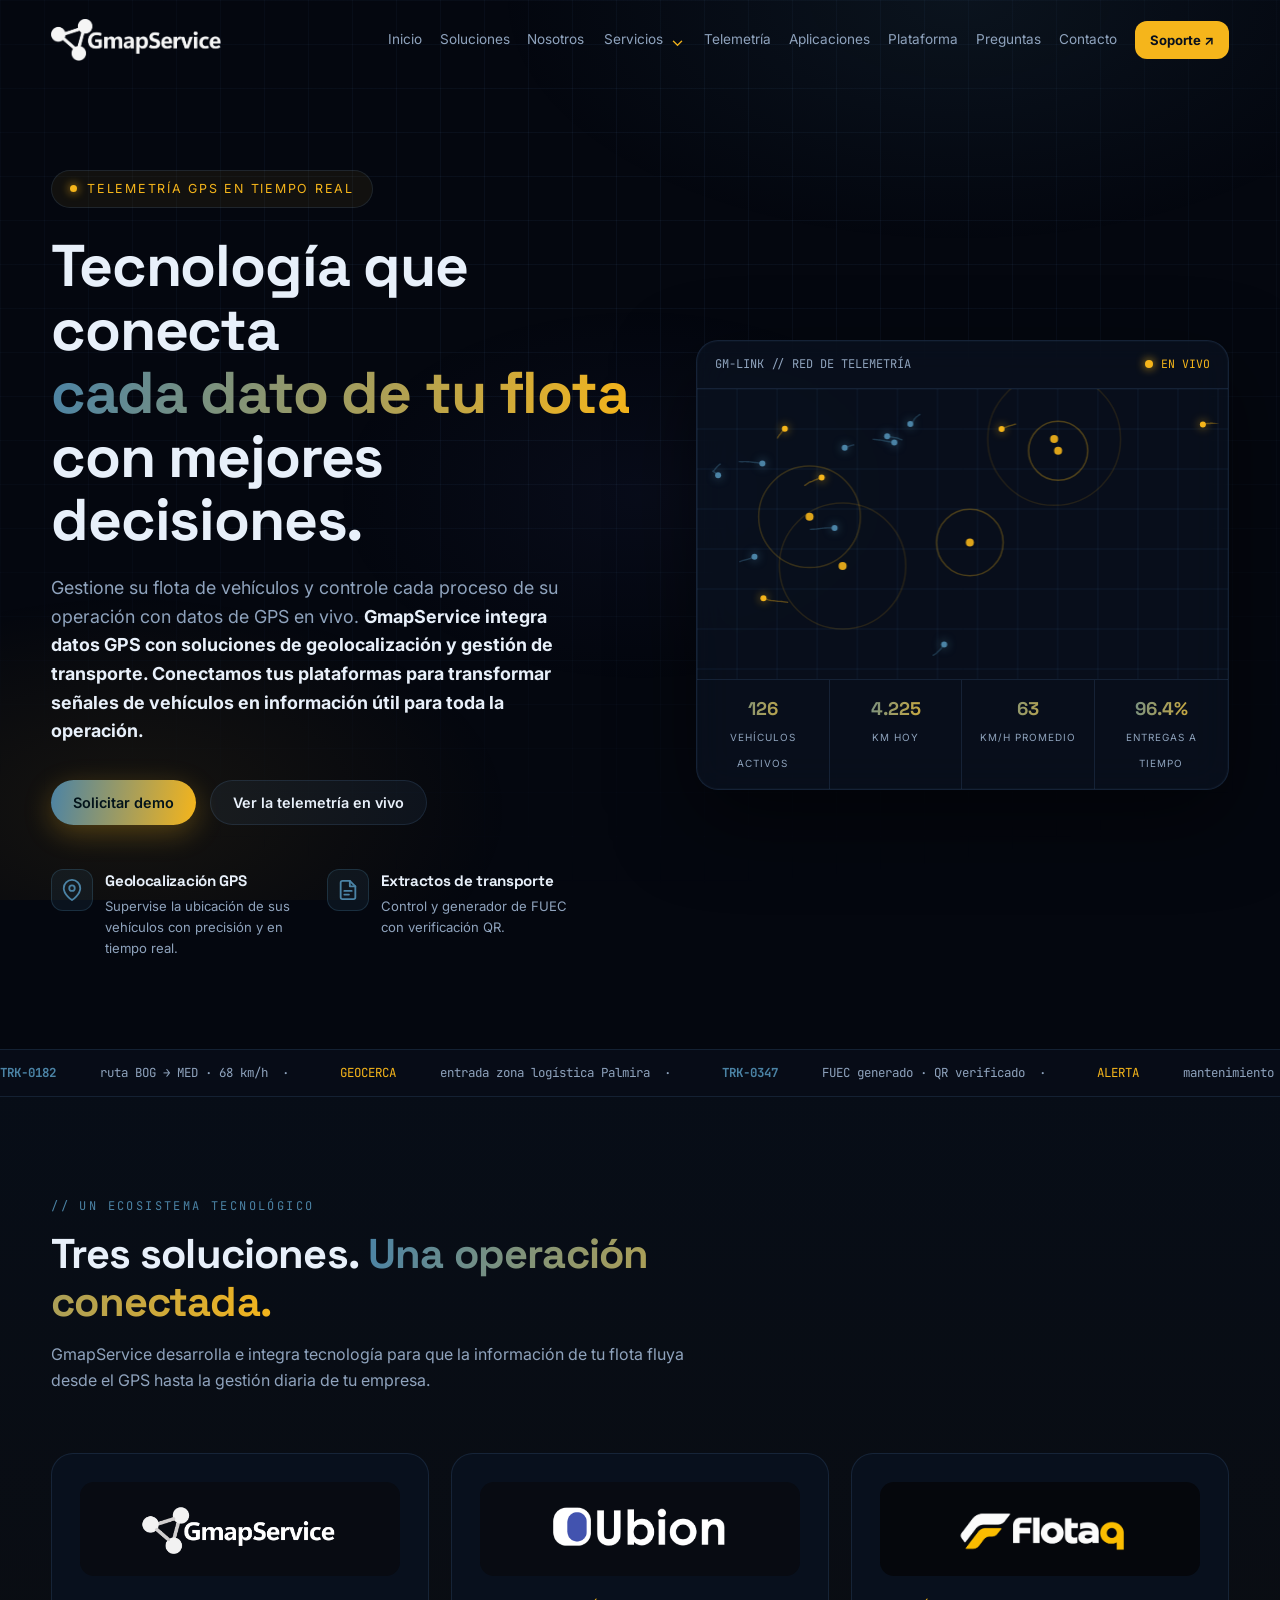
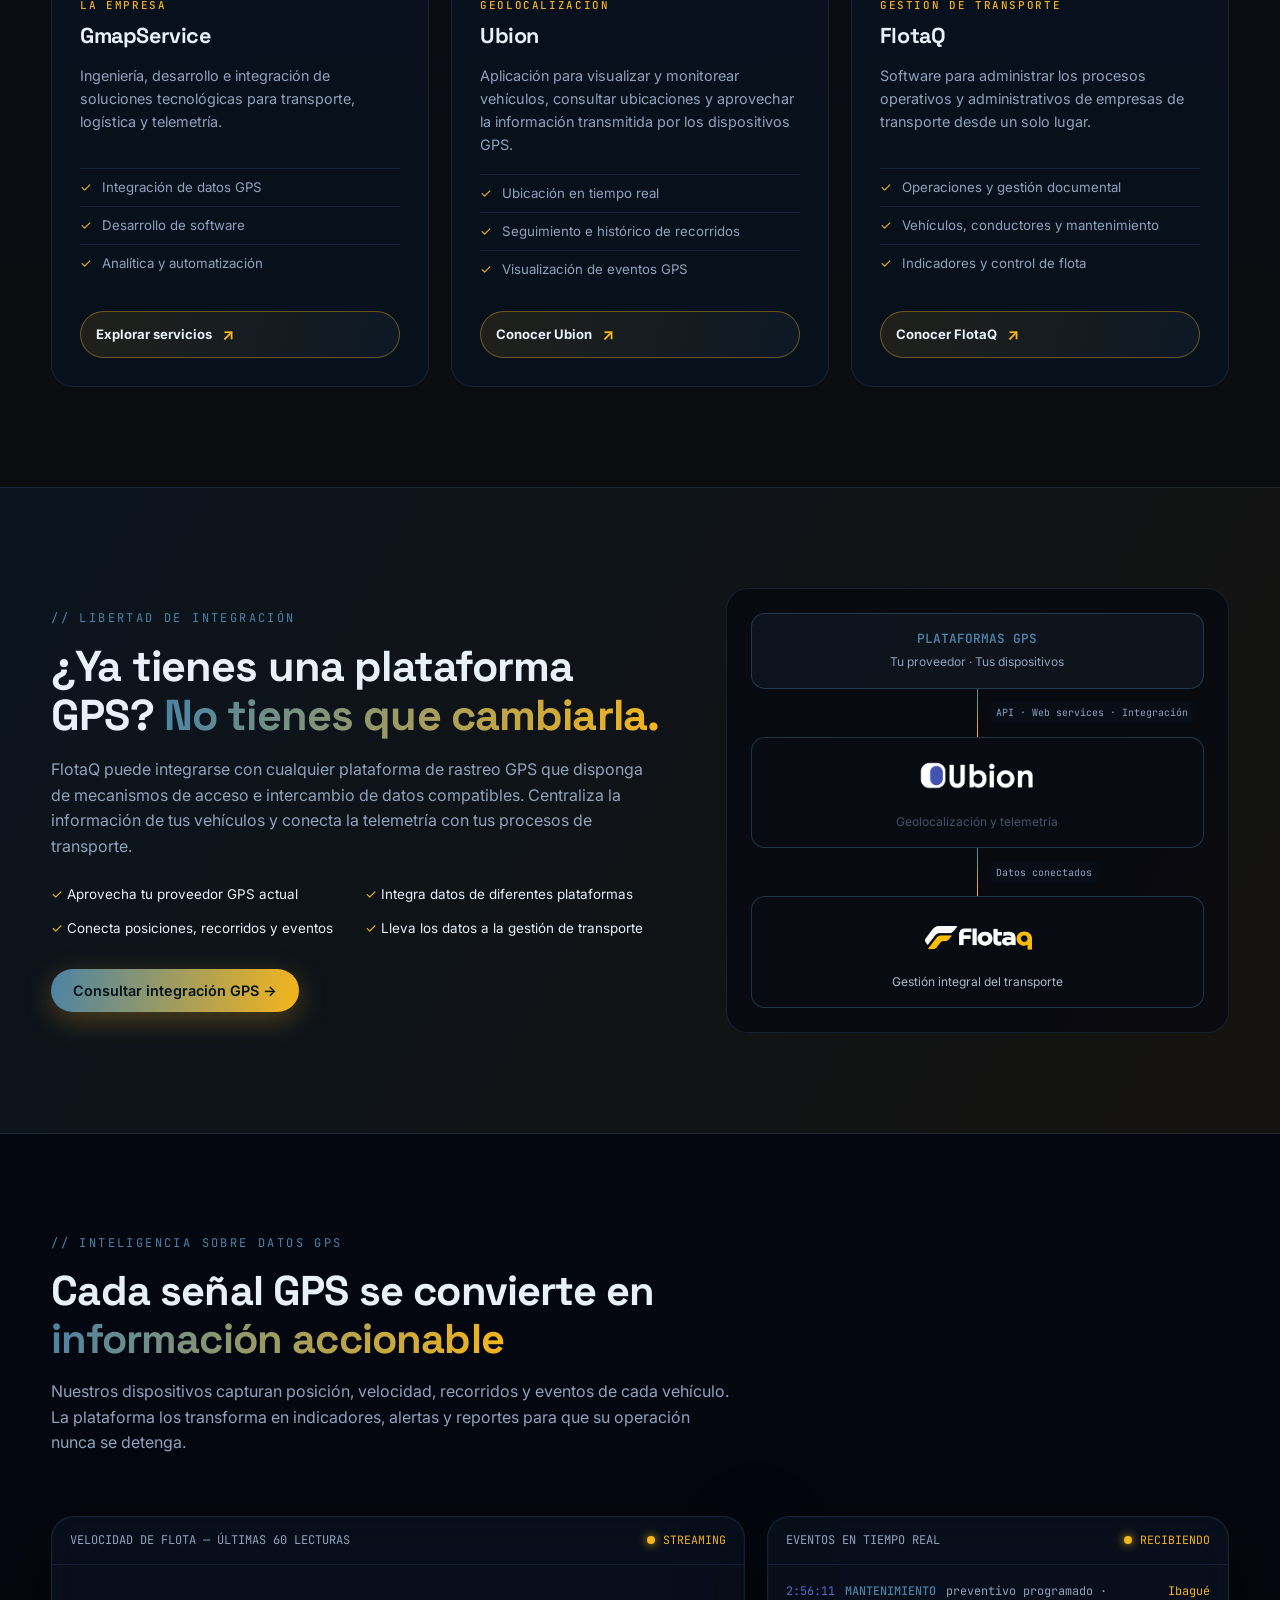
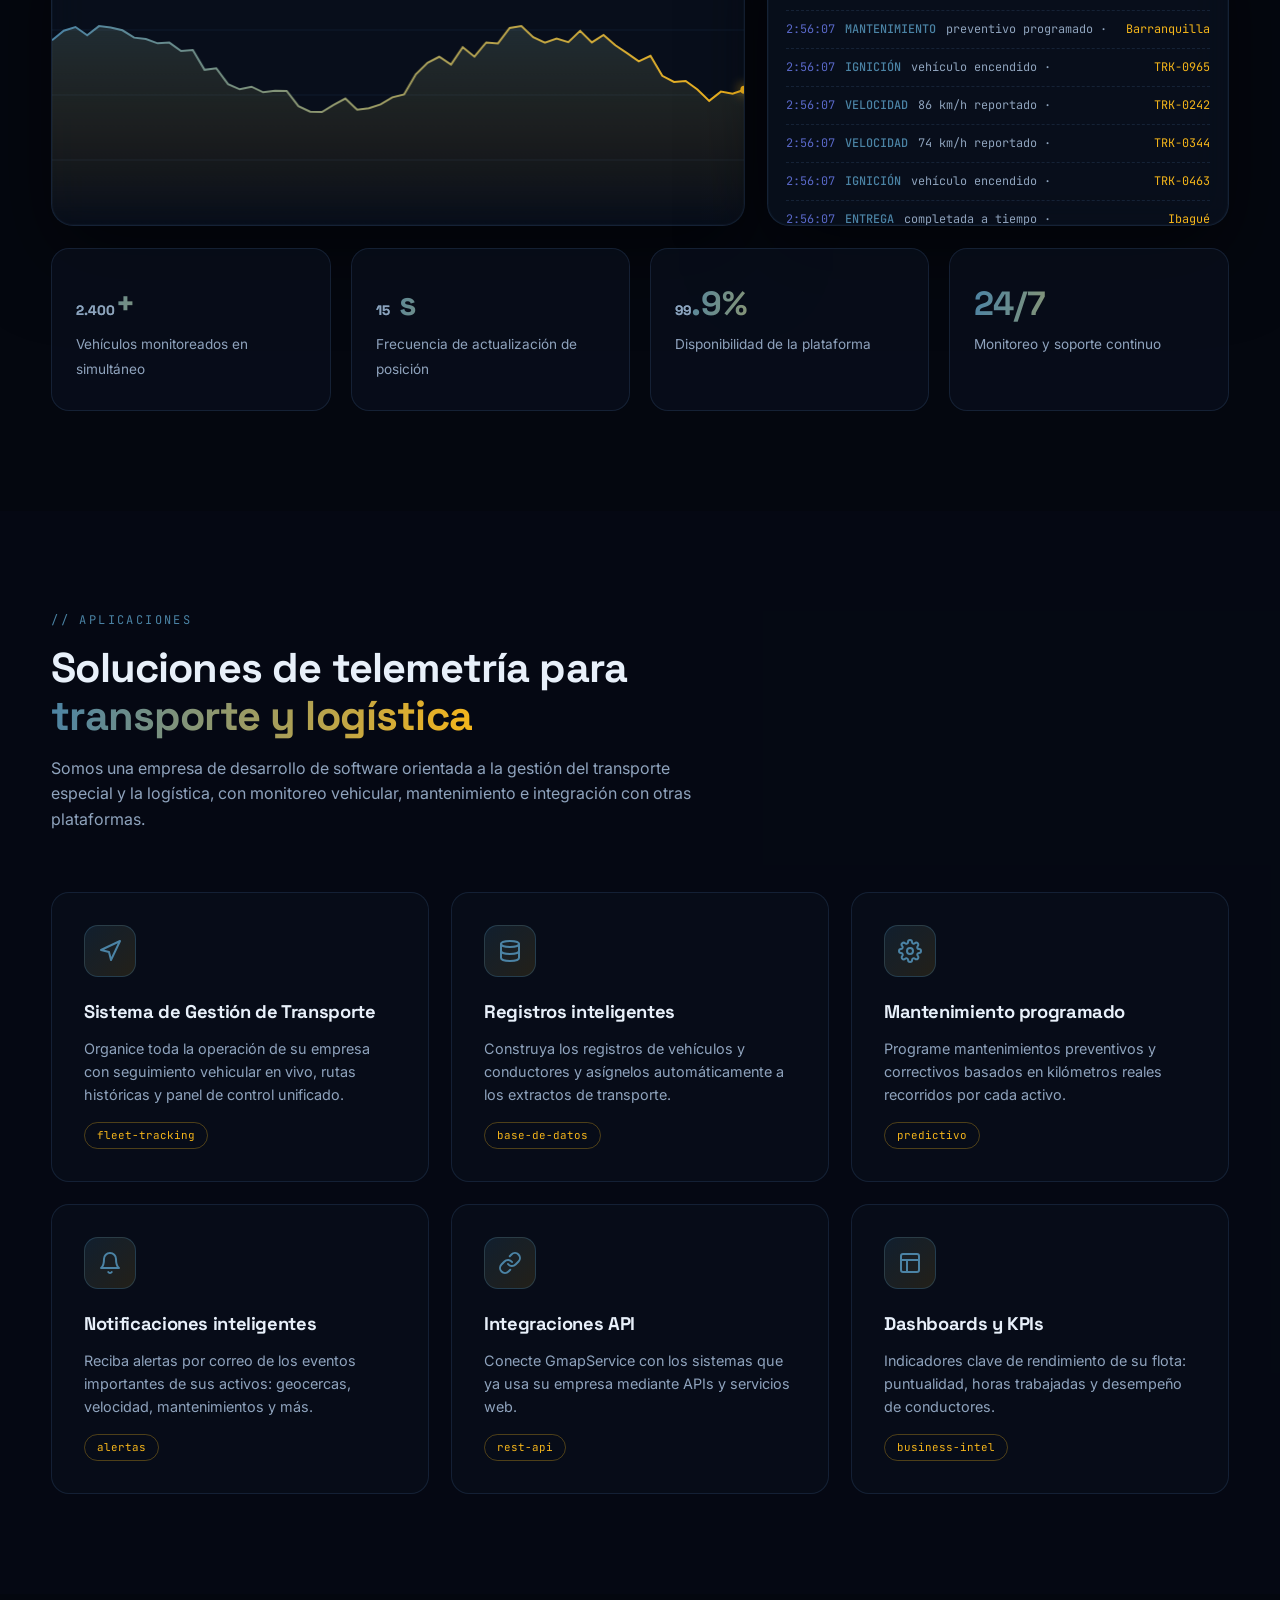
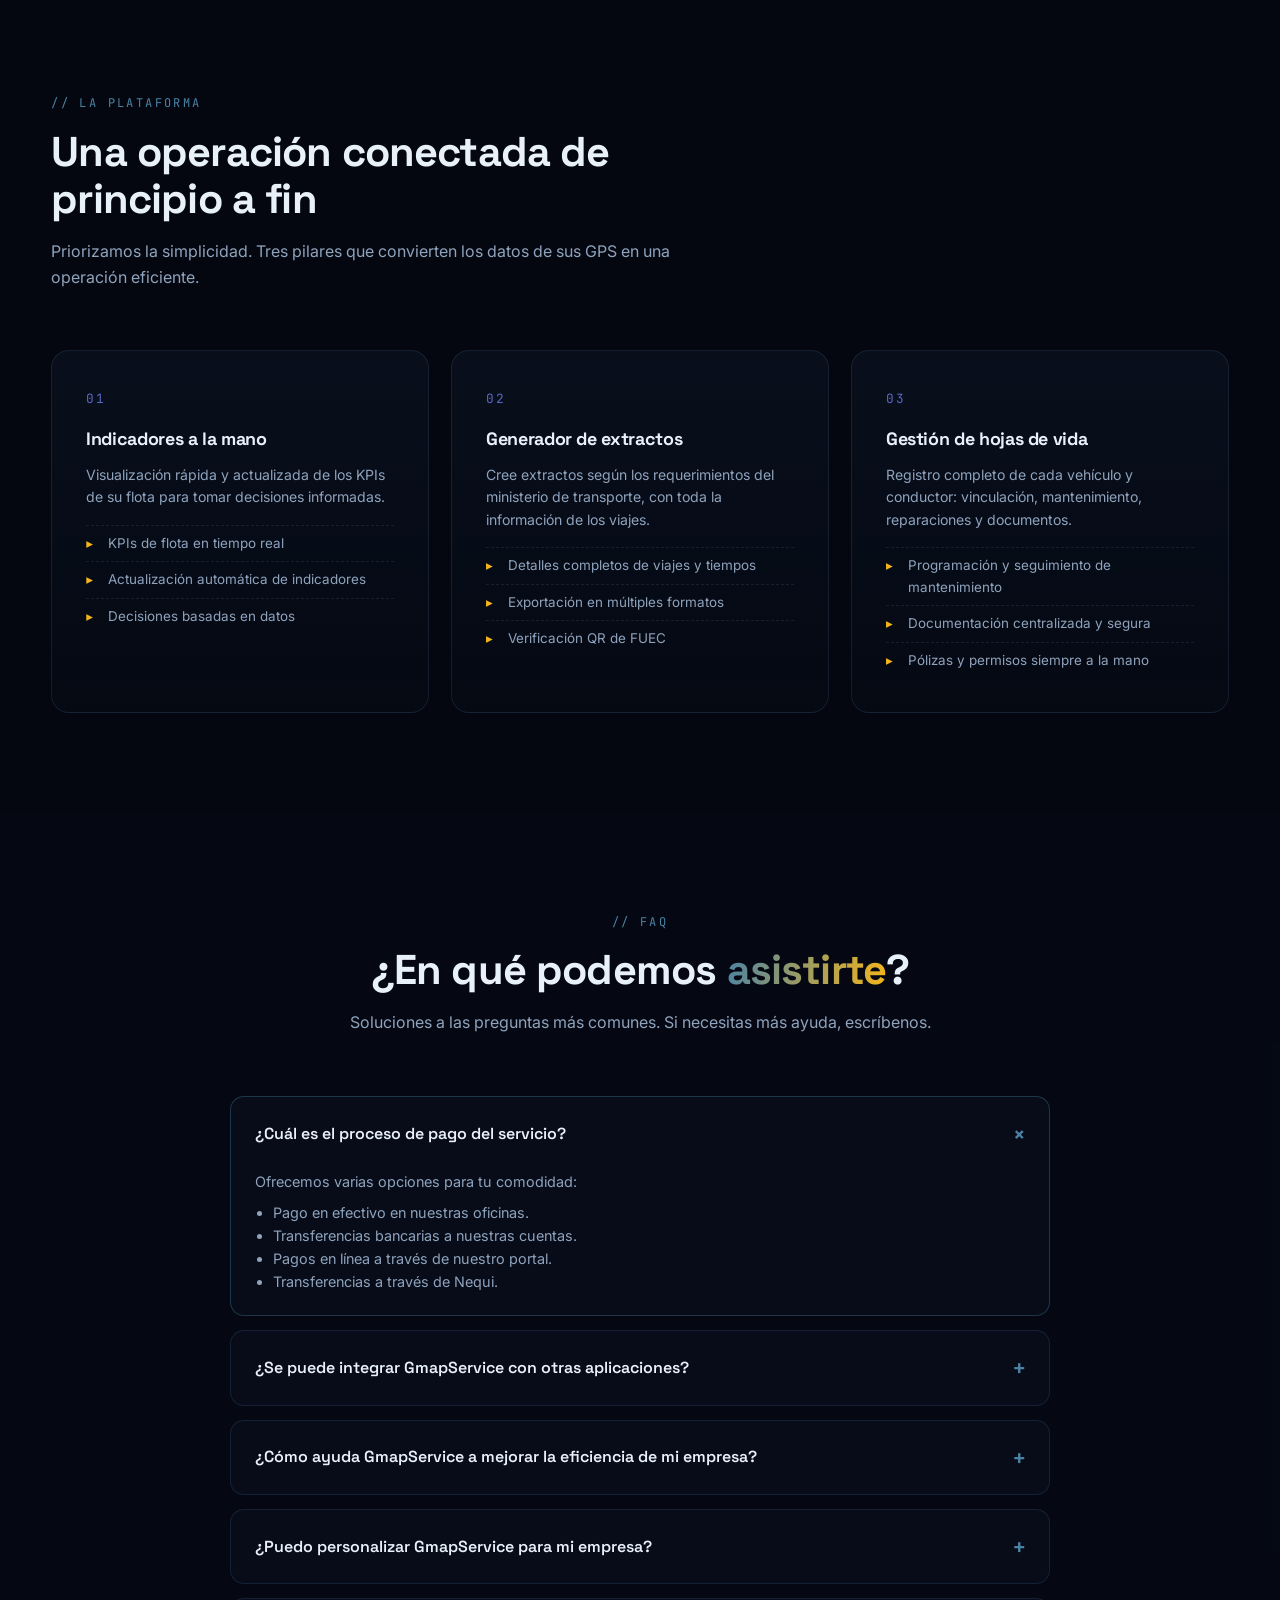
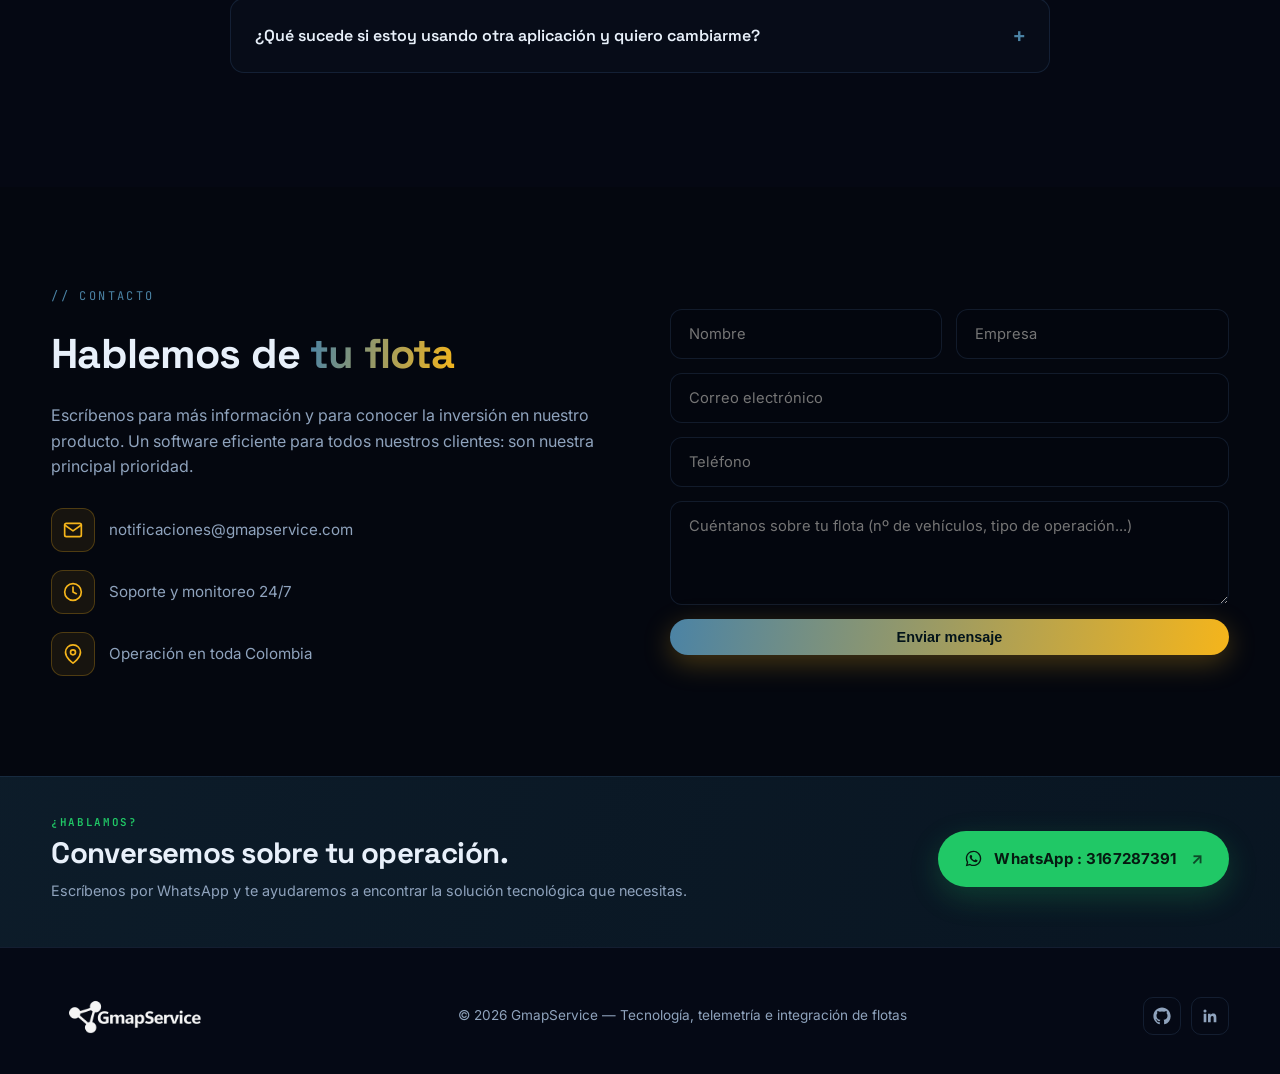
==== commit 0ec12ec6: "Update index.html" ====
--- a/index.html
+++ b/index.html
@@ -1,6 +1,12 @@
 <!DOCTYPE html>
 <html lang="es">
 <head>
+  <script async src="https://www.googletagmanager.com/gtm.js?id=GTM-MG6K5VS6"></script>
+<script>
+  window.dataLayer = window.dataLayer || [];
+  function gtag(){dataLayer.push(arguments);}
+  gtag('js', new Date());
+</script>
 <meta charset="utf-8">
 <meta name="viewport" content="width=device-width, initial-scale=1">
 <title>GmapService — Telemetría y Gestión de Flotas GPS</title>
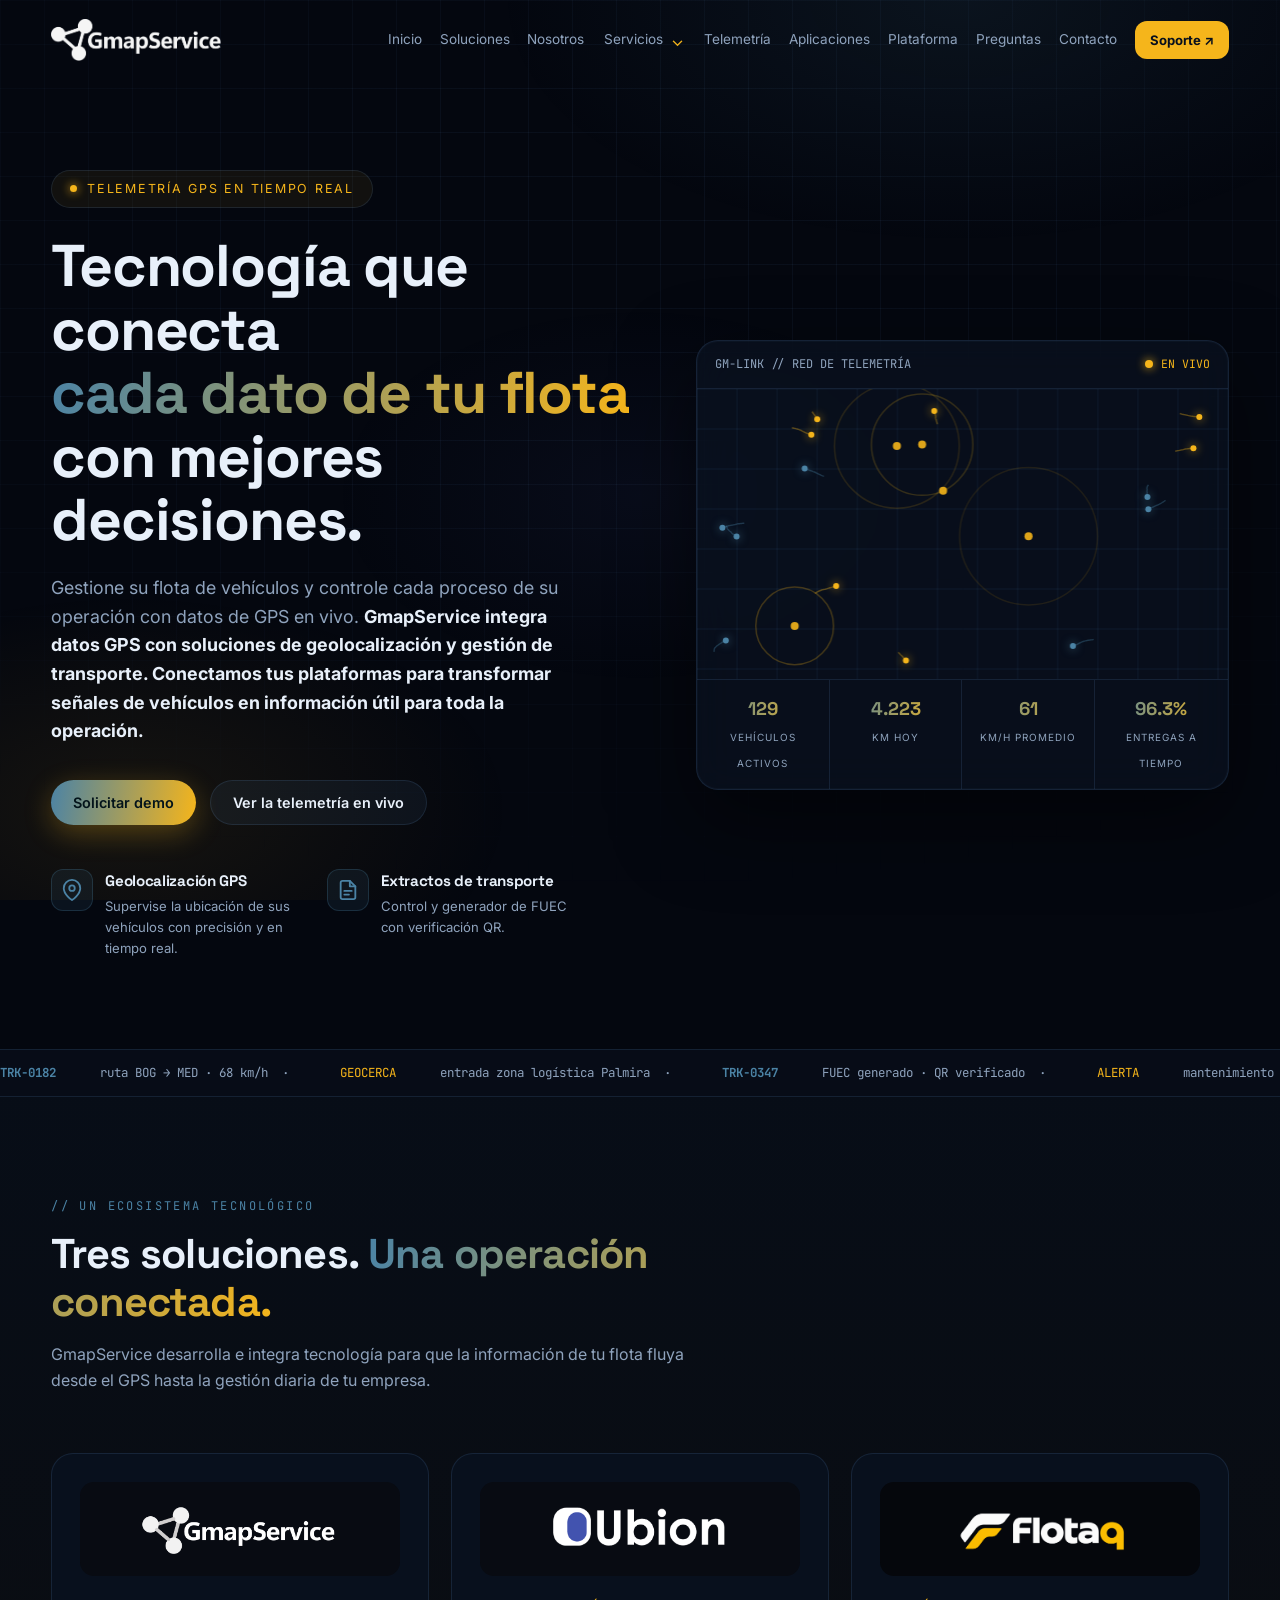
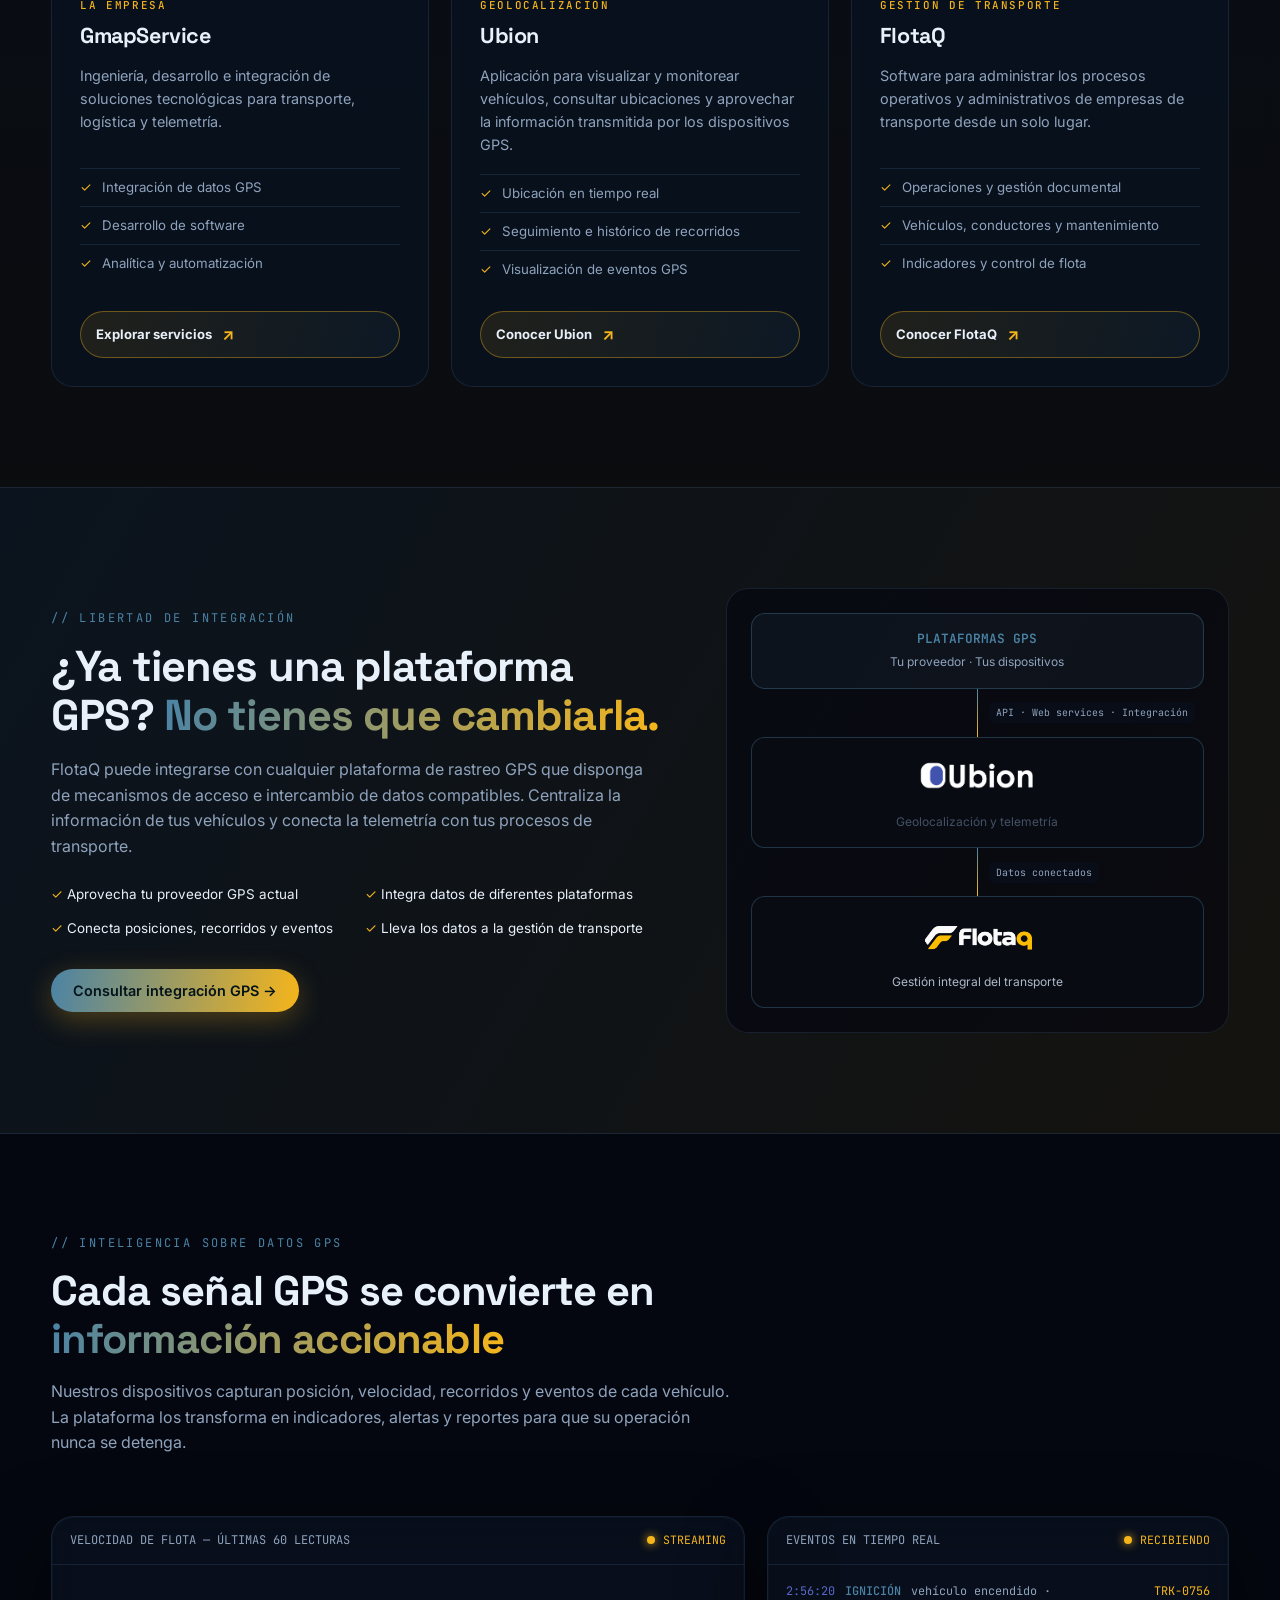
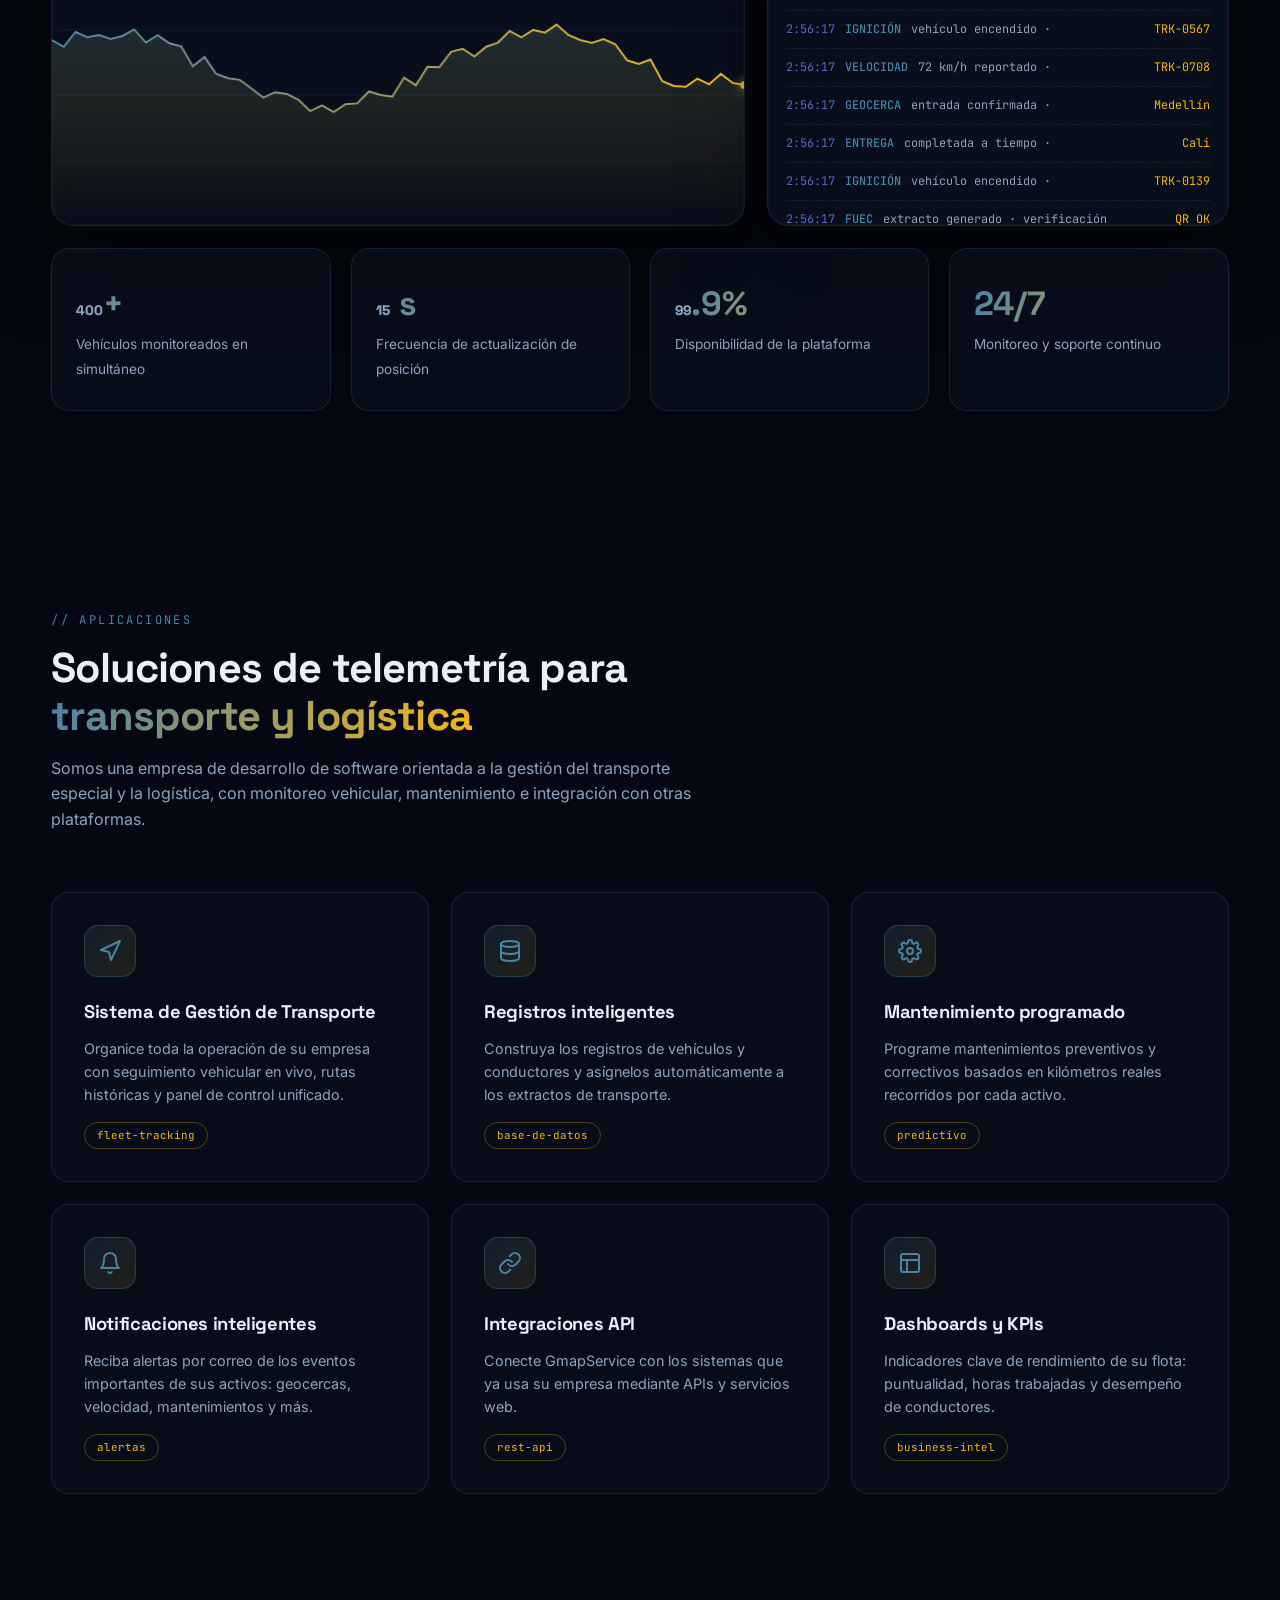
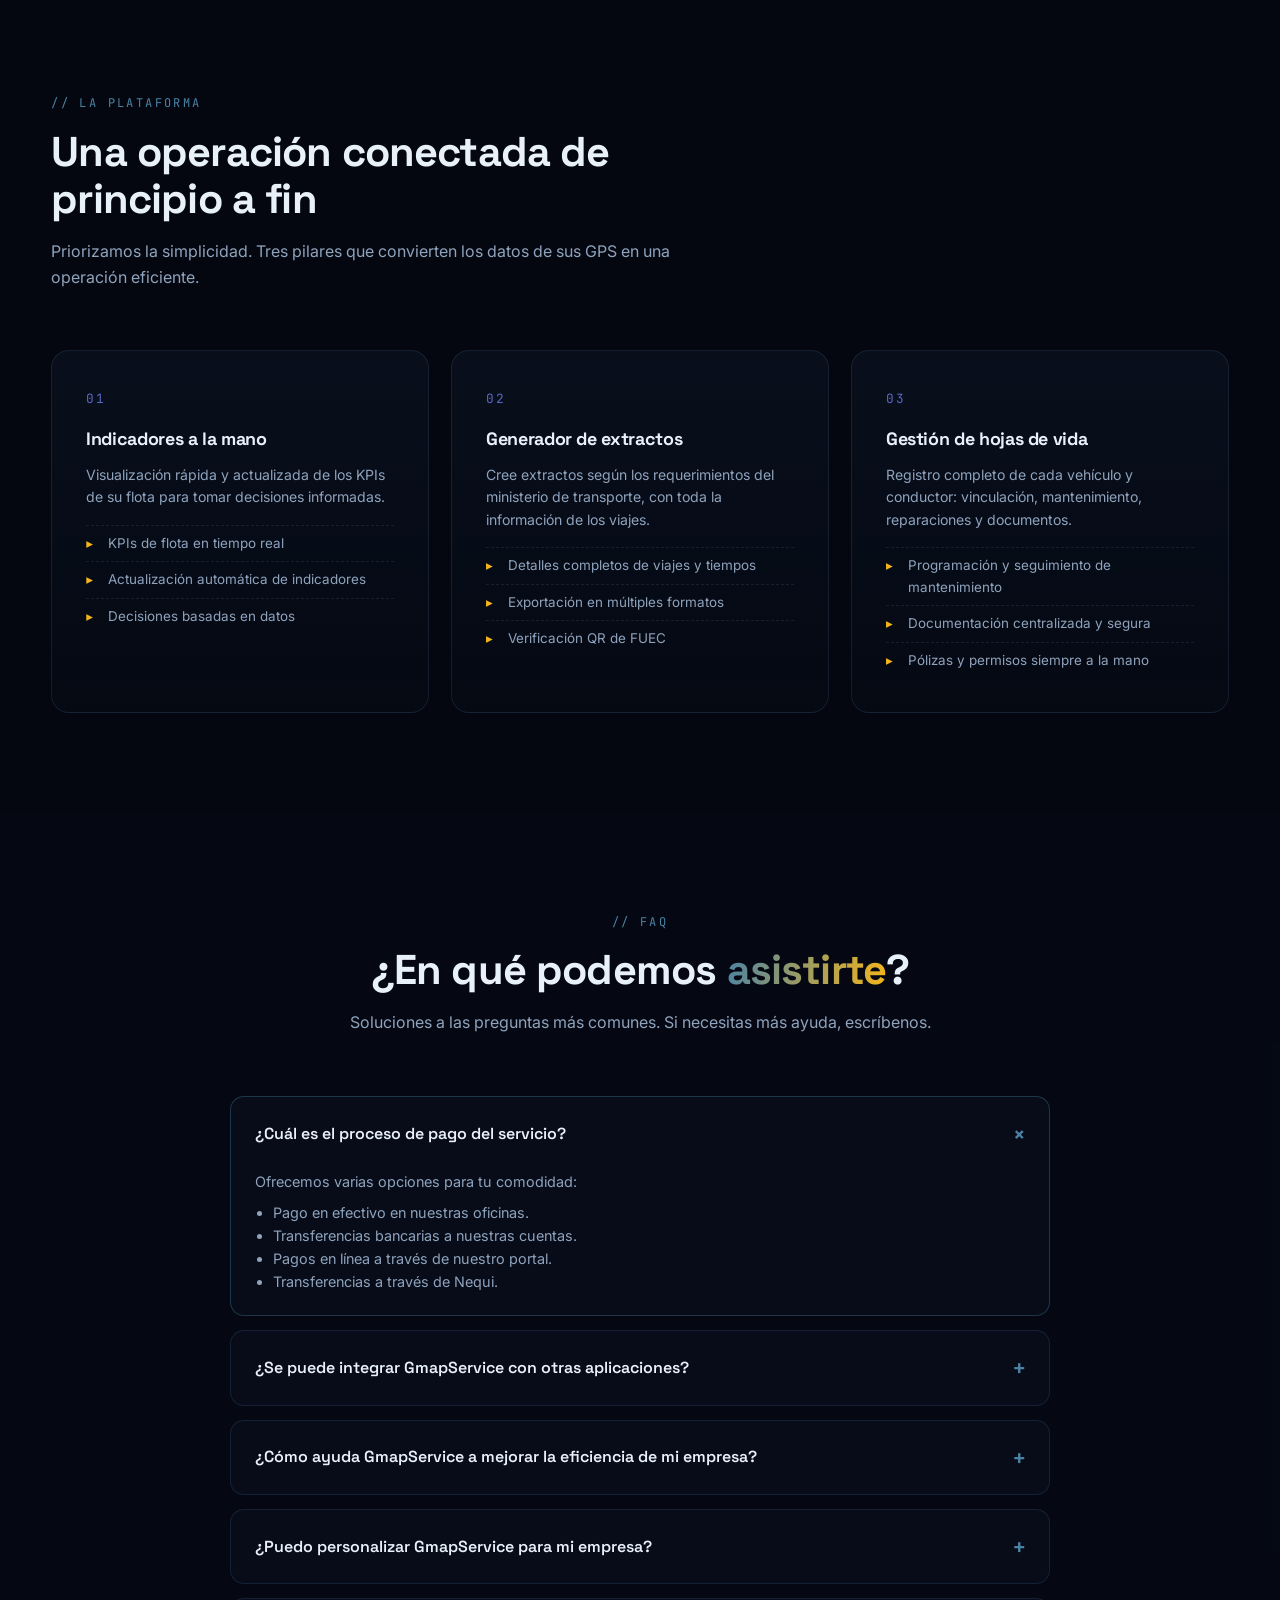
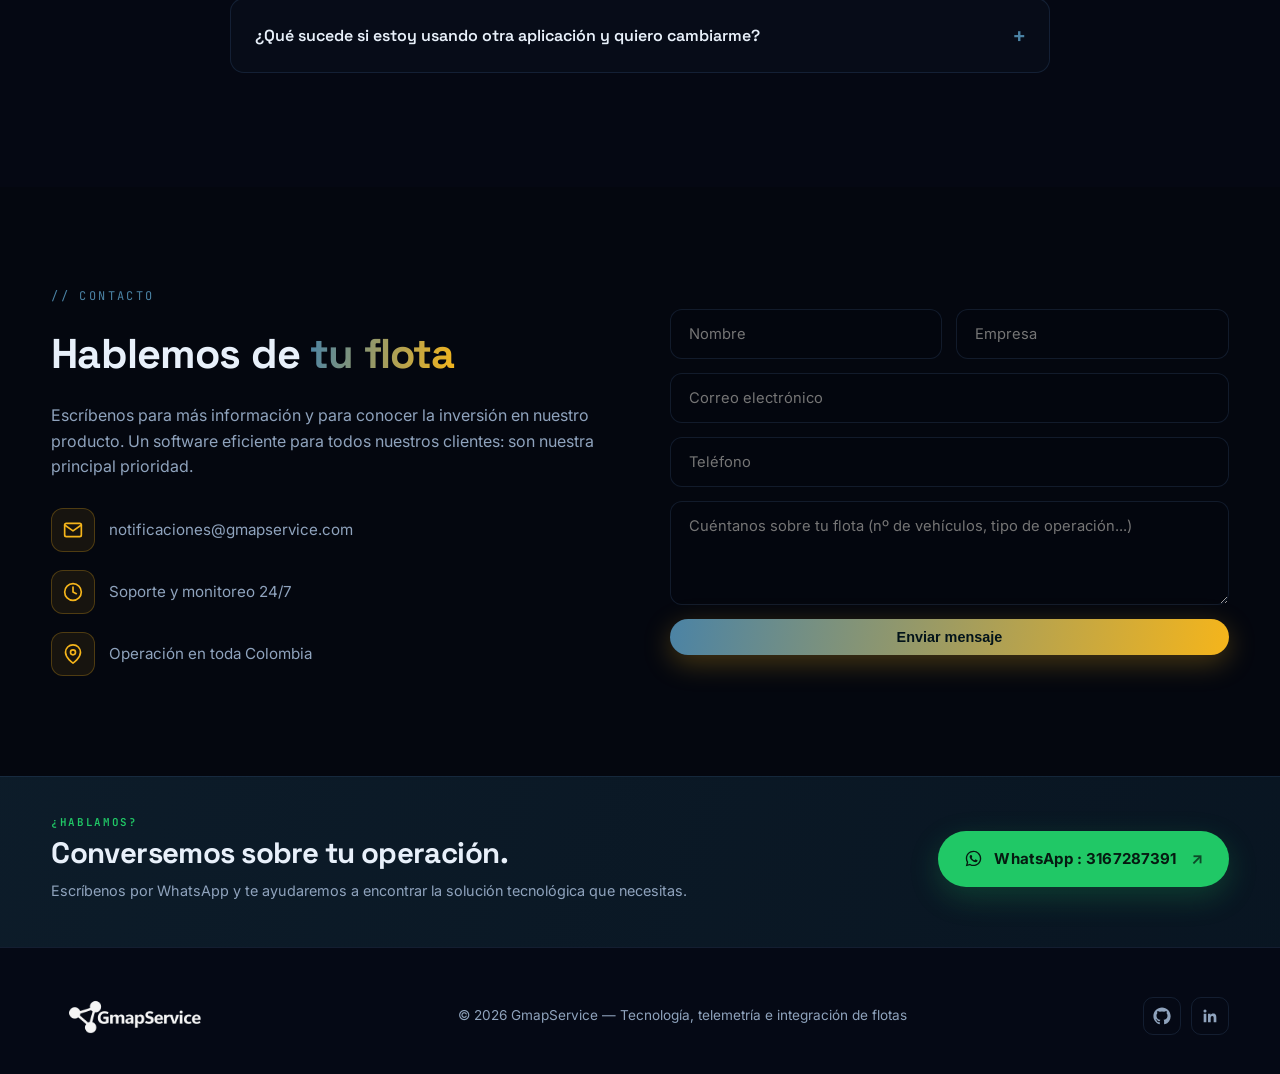
==== commit 6b06c7cd: "Update index.html" ====
--- a/index.html
+++ b/index.html
@@ -175,7 +175,7 @@
       </div>
     </div>
     <div class="stats rv" style="margin-top:22px">
-      <div class="stat"><b><span class="cnt" data-to="2400">0</span>+</b><span>Vehículos monitoreados en simultáneo</span></div>
+      <div class="stat"><b><span class="cnt" data-to="400">0</span>+</b><span>Vehículos monitoreados en simultáneo</span></div>
       <div class="stat"><b><span class="cnt" data-to="15">0</span> s</b><span>Frecuencia de actualización de posición</span></div>
       <div class="stat"><b><span class="cnt" data-to="99">0</span>.9%</b><span>Disponibilidad de la plataforma</span></div>
       <div class="stat"><b>24/7</b><span>Monitoreo y soporte continuo</span></div>
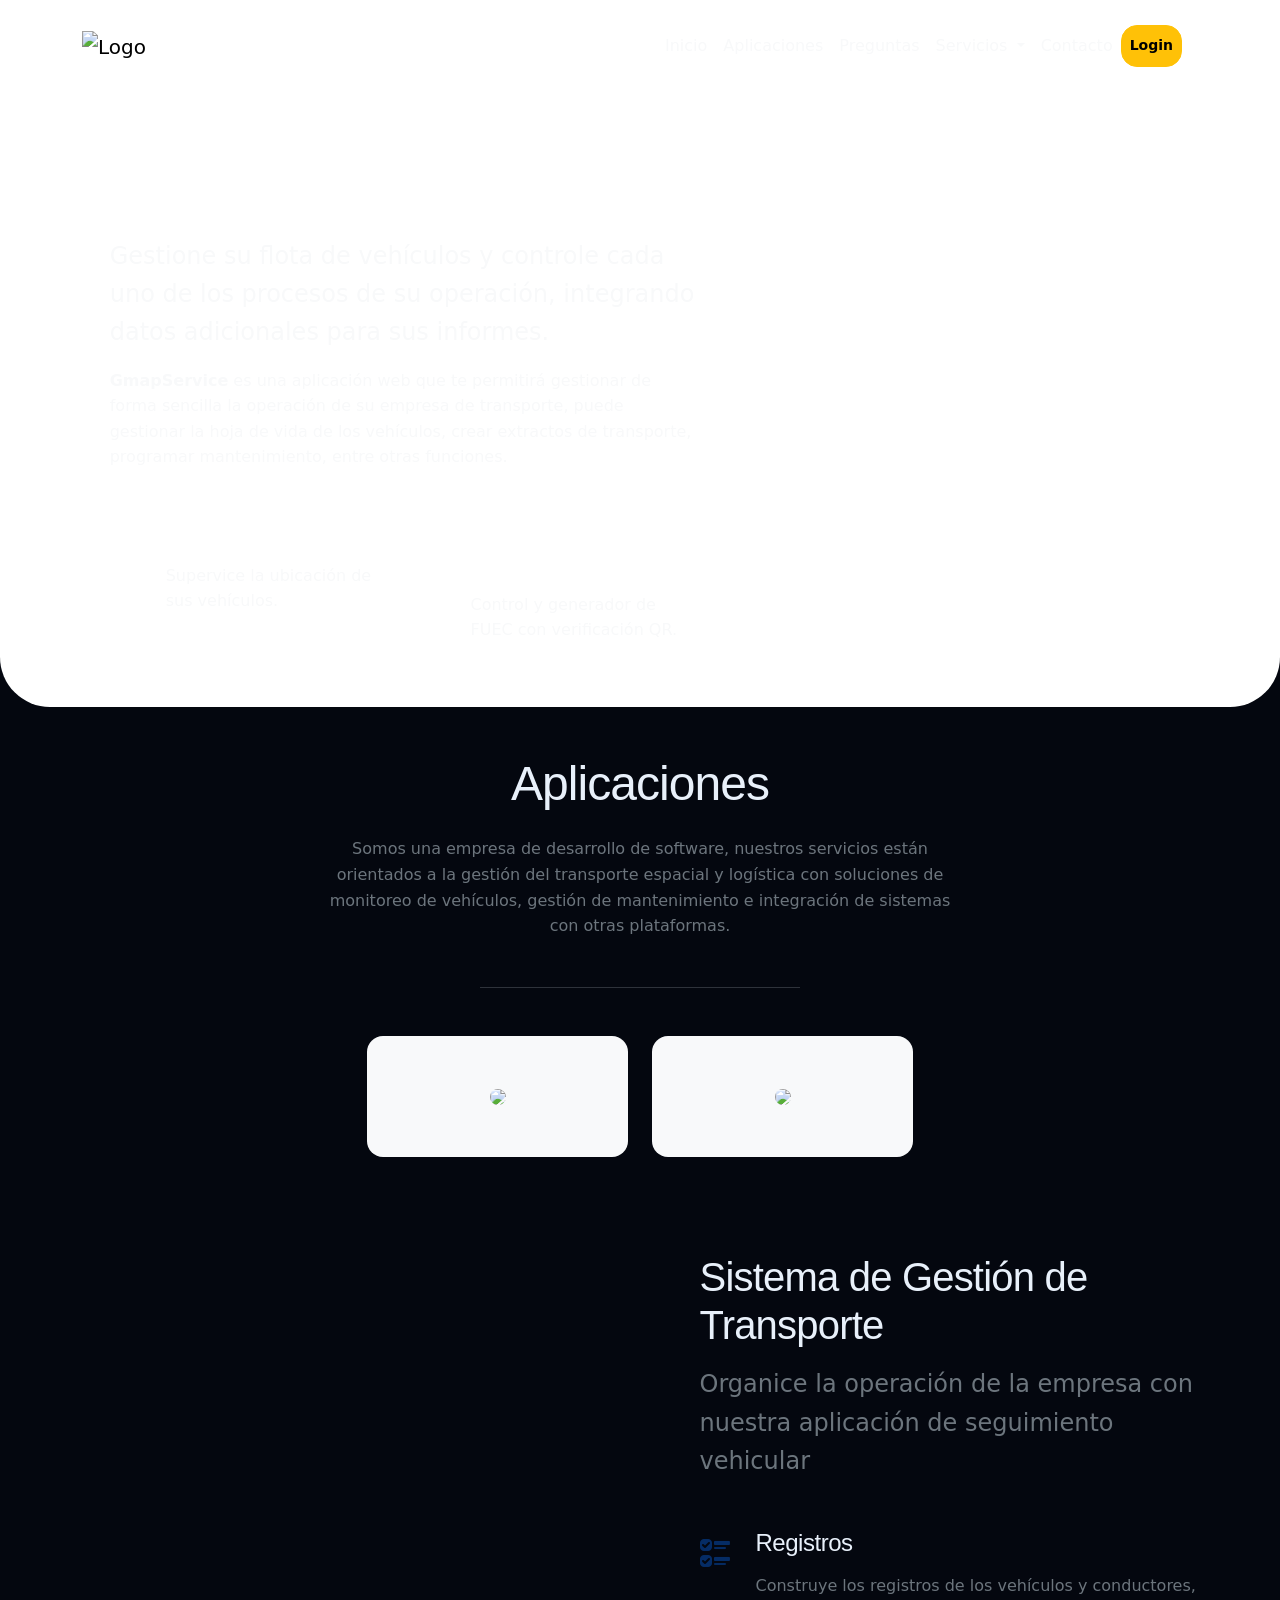
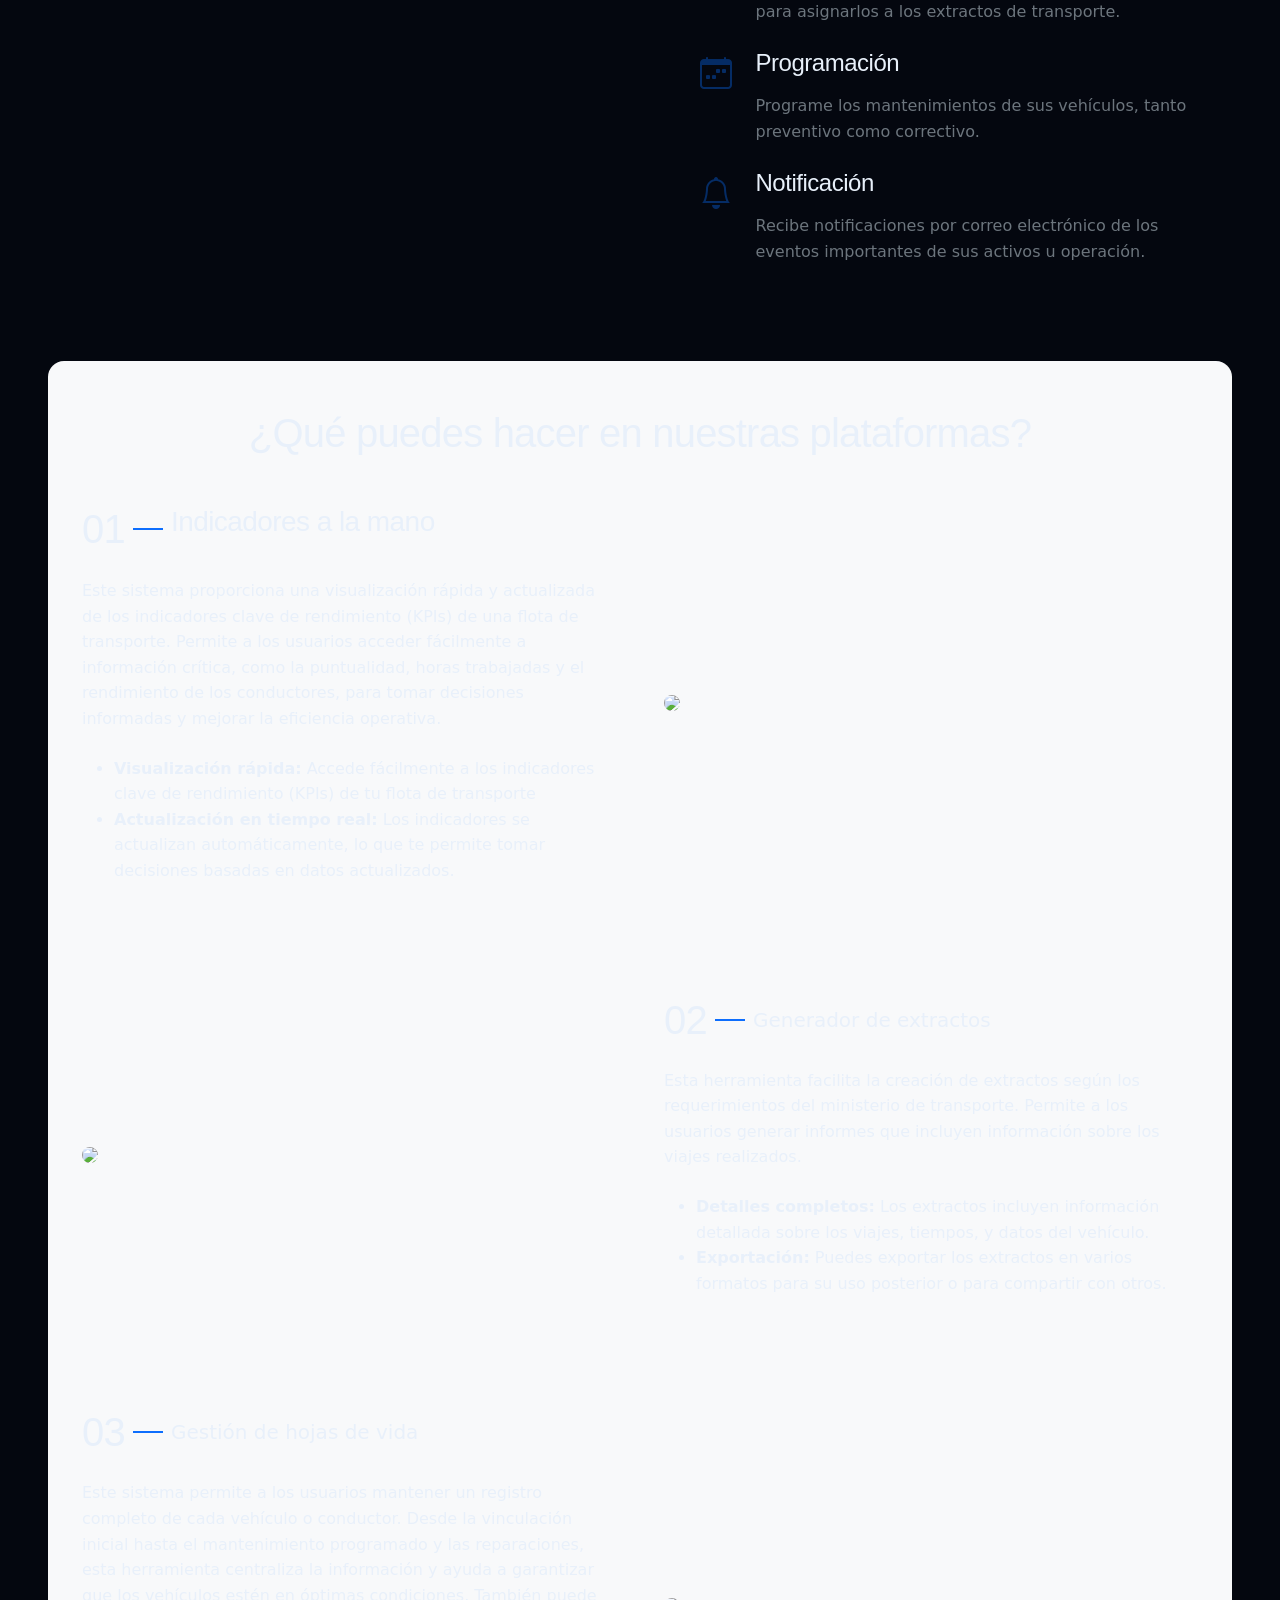
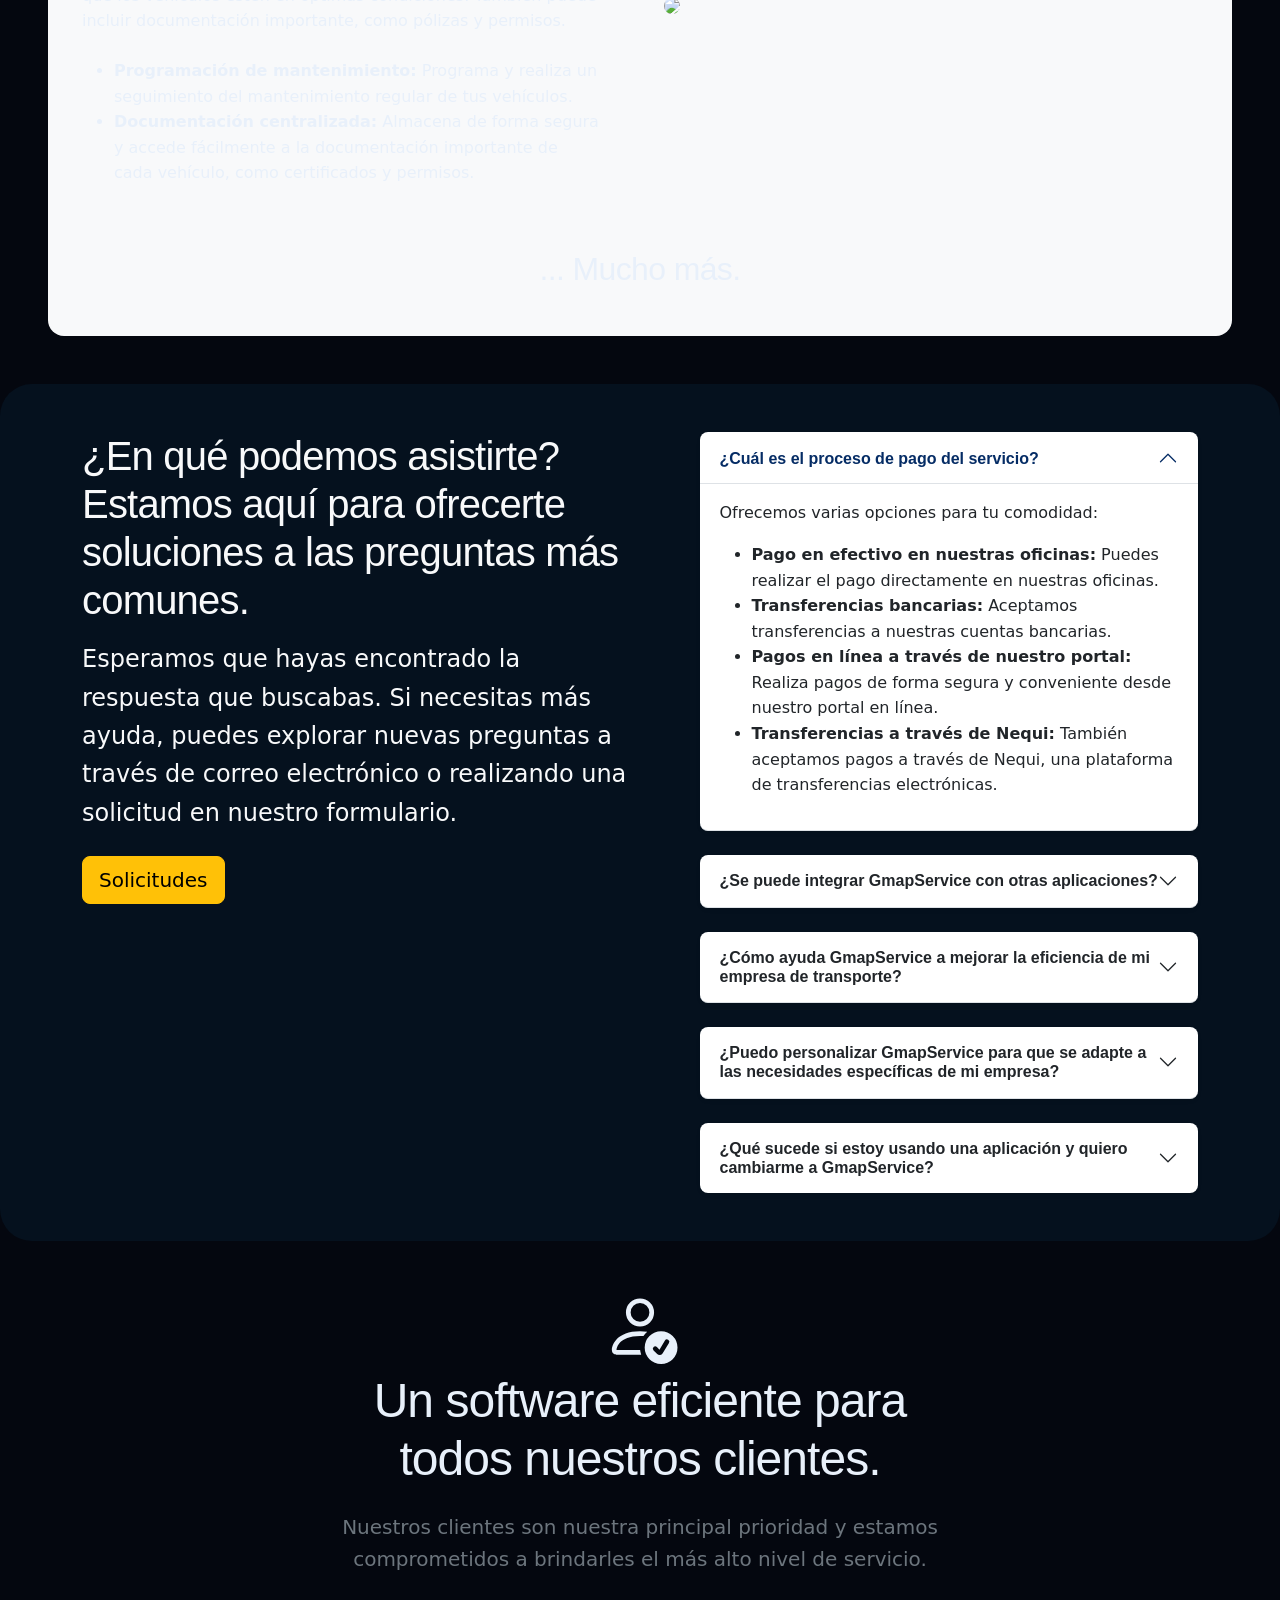
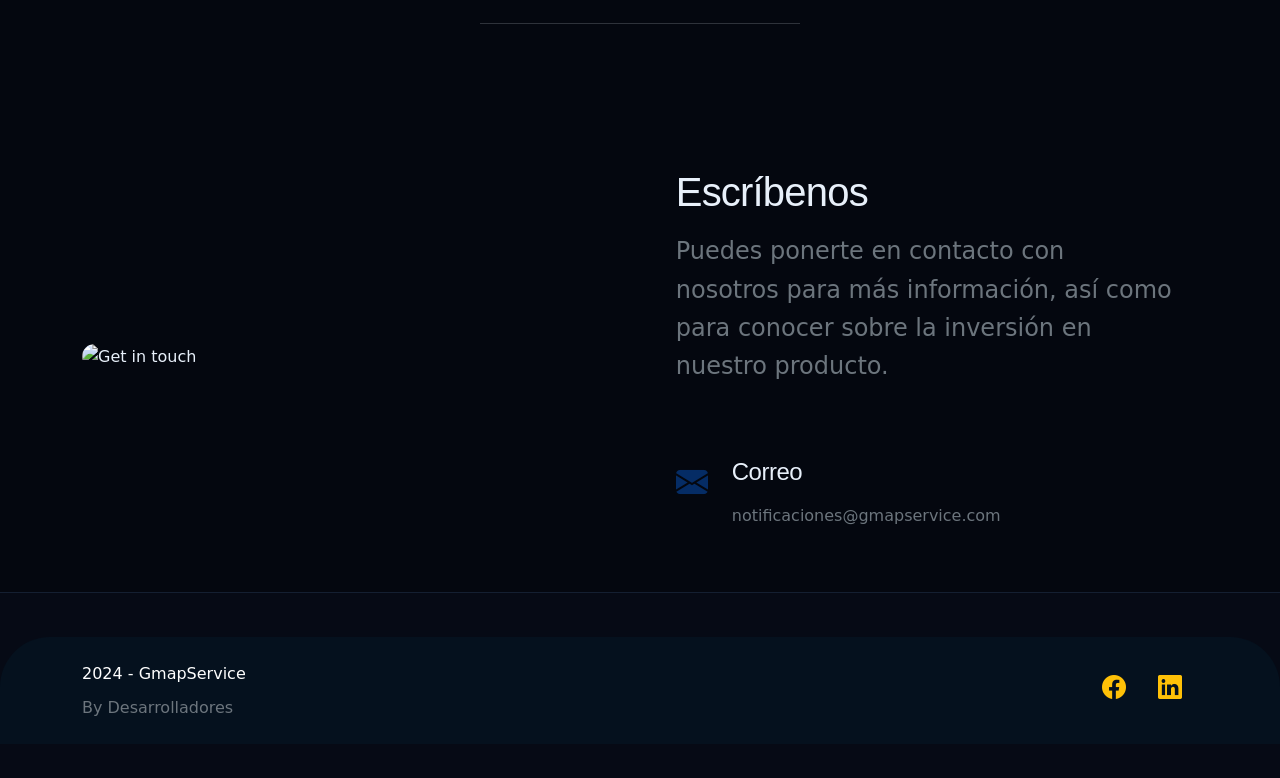
==== commit 35dfd1ff: "Update index.html" ====
--- a/index.html
+++ b/index.html
@@ -1,525 +1,453 @@
-<!DOCTYPE html>
-<html lang="es">
-<head>
-  <script async src="https://www.googletagmanager.com/gtm.js?id=GTM-MG6K5VS6"></script>
-<script>
-  window.dataLayer = window.dataLayer || [];
-  function gtag(){dataLayer.push(arguments);}
-  gtag('js', new Date());
-</script>
-<meta charset="utf-8">
-<meta name="viewport" content="width=device-width, initial-scale=1">
-<title>GmapService — Telemetría y Gestión de Flotas GPS</title>
-<meta name="description" content="Plataforma de telemetría GPS para gestionar flotas de transporte: geolocalización en tiempo real, datos de vehículos, extractos FUEC y mantenimiento predictivo.">
-<link rel="preconnect" href="https://fonts.googleapis.com">
-<link rel="preconnect" href="https://fonts.gstatic.com" crossorigin>
-<link href="https://fonts.googleapis.com/css2?family=Space+Grotesk:wght@400;500;600;700&family=Inter:wght@400;500;600&family=JetBrains+Mono:wght@400;500&display=swap" rel="stylesheet">
-<link rel="stylesheet" href="./assets/css/style.css">
-<link rel="icon" href="./assets/icon.svg" type="image/svg+xml">
-</head>
-<body>
-<div class="bg-grid"></div>
-
-<!-- ============ NAV ============ -->
-<nav id="nav">
-  <div class="wrap nav-in">
-    <a href="#inicio" class="brand-nav"><img src="./assets/logos/gmapservice_nav.png" alt="GmapService"></a>
-    <button id="burger" aria-label="Menú">☰</button>
-    <div class="nav-links" id="navLinks">
-      <a href="#inicio">Inicio</a>
-      <a href="#ecosistema">Soluciones</a>
-      <a href="nosotros.html">Nosotros</a>
-      <div class="nav-dropdown">
-        <button class="nav-drop-trigger" type="button" aria-expanded="false" aria-controls="servicesMenu">Servicios <span class="chevron">⌄</span></button>
-        <div class="nav-drop-menu" id="servicesMenu">
-          <a href="pages/developer.html"><span class="menu-icon"><svg viewBox="0 0 24 24" aria-hidden="true"><rect x="4" y="4" width="6" height="6" rx="1"/><rect x="14" y="4" width="6" height="6" rx="1"/><rect x="4" y="14" width="6" height="6" rx="1"/><path d="M14 17h6M17 14v6"/></svg></span><span><b>Desarrollo</b><small>Software a la medida</small></span></a>
-          <a href="pages/devices.html"><span class="menu-icon"><svg viewBox="0 0 24 24" aria-hidden="true"><rect x="3" y="6" width="18" height="12" rx="3"/><circle cx="12" cy="12" r="3"/><path d="M7 3v3M17 3v3M7 18v3M17 18v3"/></svg></span><span><b>Dispositivos</b><small>Telemetría e IoT</small></span></a>
-          <a href="pages/integrations.html"><span class="menu-icon"><svg viewBox="0 0 24 24" aria-hidden="true"><path d="M4 7h14l-3-3M20 17H6l3 3"/><path d="M18 4l3 3-3 3M6 14l-3 3 3 3"/></svg></span><span><b>Integraciones</b><small>GPS, APIs y plataformas</small></span></a>
-        </div>
-      </div>
-      <a href="#telemetria">Telemetría</a>
-      <a href="#aplicaciones">Aplicaciones</a>
-      <a href="#plataforma">Plataforma</a>
-      <a href="#preguntas">Preguntas</a>
-      <a href="#contacto">Contacto</a>
-      <a class="btn-a btn-p support-cta" href="https://6re32.hatchboxapp.com/home/form" target="_blank" rel="noopener">Soporte ↗</a>
-    </div>
-  </div>
-</nav>
-
-<!-- ============ HERO ============ -->
-<header class="hero" id="inicio">
-  <div class="wrap hero-grid">
-    <div>
-      <span class="eyebrow"><i></i>Telemetría GPS en tiempo real</span>
-      <h1>Tecnología que conecta<br><span class="grad-txt">cada dato de tu flota</span><br>con mejores decisiones.</h1>
-      <p class="lead">Gestione su flota de vehículos y controle cada proceso de su operación con datos de GPS en vivo. <b>GmapService integra datos GPS con soluciones de geolocalización y gestión de transporte. Conectamos tus plataformas para transformar señales de vehículos en información útil para toda la operación.</b></p>
-      <div class="cta">
-        <a class="btn-a btn-p" href="#contacto">Solicitar demo</a>
-        <a class="btn-a btn-g" href="#telemetria">Ver la telemetría en vivo</a>
-      </div>
-      <div class="hero-feat">
-        <div class="hf">
-          <div class="ic"><svg width="22" height="22" viewBox="0 0 24 24" fill="none" stroke="currentColor" stroke-width="2" stroke-linecap="round" stroke-linejoin="round"><path d="M21 10c0 7-9 13-9 13S3 17 3 10a9 9 0 0 1 18 0z"/><circle cx="12" cy="10" r="3"/></svg></div>
-          <div><h4>Geolocalización GPS</h4><p>Supervise la ubicación de sus vehículos con precisión y en tiempo real.</p></div>
-        </div>
-        <div class="hf">
-          <div class="ic"><svg width="22" height="22" viewBox="0 0 24 24" fill="none" stroke="currentColor" stroke-width="2" stroke-linecap="round" stroke-linejoin="round"><path d="M14 2H6a2 2 0 0 0-2 2v16a2 2 0 0 0 2 2h12a2 2 0 0 0 2-2V8z"/><polyline points="14 2 14 8 20 8"/><line x1="8" y1="13" x2="16" y2="13"/><line x1="8" y1="17" x2="13" y2="17"/></svg></div>
-          <div><h4>Extractos de transporte</h4><p>Control y generador de FUEC con verificación QR.</p></div>
-        </div>
-      </div>
-    </div>
-
-    <div class="panel rv in">
-      <div class="panel-bar">
-        <span class="mono">GM-LINK // RED DE TELEMETRÍA</span>
-        <span class="live"><i></i>EN VIVO</span>
-      </div>
-      <canvas id="mapCanvas"></canvas>
-      <div class="panel-stats">
-        <div class="ps"><b id="stVeh">128</b><span>Vehículos activos</span></div>
-        <div class="ps"><b id="stKm">4 218</b><span>Km hoy</span></div>
-        <div class="ps"><b id="stVel">62</b><span>Km/h promedio</span></div>
-        <div class="ps"><b id="stEv">96.4%</b><span>Entregas a tiempo</span></div>
-      </div>
-    </div>
-  </div>
-</header>
-
-<!-- ============ TICKER ============ -->
-<div class="ticker">
-  <div class="ticker-in" id="tickerIn"></div>
-</div>
-
-<!-- ============ ECOSISTEMA GMAPSERVICE ============ -->
-<section id="ecosistema" class="ecosystem">
-  <div class="wrap">
-    <div class="sec-head rv">
-      <span class="kicker">// Un ecosistema tecnológico</span>
-      <h2>Tres soluciones. <span class="grad-txt">Una operación conectada.</span></h2>
-      <p>GmapService desarrolla e integra tecnología para que la información de tu flota fluya desde el GPS hasta la gestión diaria de tu empresa.</p>
-    </div>
-    <div class="brand-cards">
-      <article class="brand-card rv">
-        <div class="brand-logo gmap-logo"><img src="./assets/logos/gmapservice.png" alt="GmapService"></div>
-        <span class="brand-role">LA EMPRESA</span>
-        <h3>GmapService</h3>
-        <p>Ingeniería, desarrollo e integración de soluciones tecnológicas para transporte, logística y telemetría.</p>
-        <ul><li>Integración de datos GPS</li><li>Desarrollo de software</li><li>Analítica y automatización</li></ul>
-        <a class="brand-more" href="pages/developer.html">Explorar servicios <span>↗</span></a>
-      </article>
-      <article class="brand-card rv">
-        <div class="brand-logo ubion-logo"><img src="./assets/logos/ubion.png" alt="Ubion"></div>
-        <span class="brand-role">GEOLOCALIZACIÓN</span>
-        <h3>Ubion</h3>
-        <p>Aplicación para visualizar y monitorear vehículos, consultar ubicaciones y aprovechar la información transmitida por los dispositivos GPS.</p>
-        <ul><li>Ubicación en tiempo real</li><li>Seguimiento e histórico de recorridos</li><li>Visualización de eventos GPS</li></ul>
-        <a class="brand-more" href="landings/ubion/index.html">Conocer Ubion <span>↗</span></a>
-      </article>
-      <article class="brand-card rv">
-        <div class="brand-logo flotaq-logo"><img src="./assets/logos/flotaq.png" alt="FlotaQ"></div>
-        <span class="brand-role">GESTIÓN DE TRANSPORTE</span>
-        <h3>FlotaQ</h3>
-        <p>Software para administrar los procesos operativos y administrativos de empresas de transporte desde un solo lugar.</p>
-        <ul><li>Operaciones y gestión documental</li><li>Vehículos, conductores y mantenimiento</li><li>Indicadores y control de flota</li></ul>
-        <a class="brand-more" href="landings/flotaq/index.html">Conocer FlotaQ <span>↗</span></a>
-      </article>
-    </div>
-  </div>
-</section>
-
-<!-- ============ INTEGRACIÓN UNIVERSAL GPS ============ -->
-<section class="integration-highlight" id="integracion-gps">
-  <div class="wrap integration-inner rv">
-    <div>
-      <span class="kicker">// Libertad de integración</span>
-      <h2>¿Ya tienes una plataforma GPS? <span class="grad-txt">No tienes que cambiarla.</span></h2>
-      <p>FlotaQ puede integrarse con cualquier plataforma de rastreo GPS que disponga de mecanismos de acceso e intercambio de datos compatibles. Centraliza la información de tus vehículos y conecta la telemetría con tus procesos de transporte.</p>
-      <div class="integration-points">
-        <span>✓ Aprovecha tu proveedor GPS actual</span>
-        <span>✓ Integra datos de diferentes plataformas</span>
-        <span>✓ Conecta posiciones, recorridos y eventos</span>
-        <span>✓ Lleva los datos a la gestión de transporte</span>
-      </div>
-      <a class="btn-a btn-p" href="#contacto">Consultar integración GPS →</a>
-    </div>
-    <div class="integration-flow">
-      <div class="flow-node"><strong>PLATAFORMAS GPS</strong><small>Tu proveedor · Tus dispositivos</small></div>
-      <div class="flow-line"><span>API · Web services · Integración</span></div>
-      <div class="flow-node ubion-node"><img src="./assets/logos/ubion.png" alt="Ubion"><small>Geolocalización y telemetría</small></div>
-      <div class="flow-line"><span>Datos conectados</span></div>
-      <div class="flow-node flotaq-node"><img src="./assets/logos/flotaq.png" alt="FlotaQ"><small>Gestión integral del transporte</small></div>
-    </div>
-  </div>
-</section>
-
-<!-- ============ TELEMETRÍA ============ -->
-<section id="telemetria">
-  <div class="wrap">
-    <div class="sec-head rv">
-      <span class="kicker">// Inteligencia sobre datos GPS</span>
-      <h2>Cada señal GPS se convierte en <span class="grad-txt">información accionable</span></h2>
-      <p>Nuestros dispositivos capturan posición, velocidad, recorridos y eventos de cada vehículo. La plataforma los transforma en indicadores, alertas y reportes para que su operación nunca se detenga.</p>
-    </div>
-    <div class="dash rv">
-      <div class="panel">
-        <div class="panel-bar">
-          <span class="mono">VELOCIDAD DE FLOTA — ÚLTIMAS 60 LECTURAS</span>
-          <span class="live"><i></i>STREAMING</span>
-        </div>
-        <canvas id="chartCanvas"></canvas>
-      </div>
-      <div class="panel">
-        <div class="panel-bar"><span class="mono">EVENTOS EN TIEMPO REAL</span><span class="live"><i></i>RECIBIENDO</span></div>
-        <div class="feed" id="feed"></div>
-      </div>
-    </div>
-    <div class="stats rv" style="margin-top:22px">
-      <div class="stat"><b><span class="cnt" data-to="400">0</span>+</b><span>Vehículos monitoreados en simultáneo</span></div>
-      <div class="stat"><b><span class="cnt" data-to="15">0</span> s</b><span>Frecuencia de actualización de posición</span></div>
-      <div class="stat"><b><span class="cnt" data-to="99">0</span>.9%</b><span>Disponibilidad de la plataforma</span></div>
-      <div class="stat"><b>24/7</b><span>Monitoreo y soporte continuo</span></div>
-    </div>
-  </div>
-</section>
-
-<!-- ============ APLICACIONES ============ -->
-<section id="aplicaciones" style="background:rgba(7,13,26,.45)">
-  <div class="wrap">
-    <div class="sec-head rv">
-      <span class="kicker">// Aplicaciones</span>
-      <h2>Soluciones de telemetría para <span class="grad-txt">transporte y logística</span></h2>
-      <p>Somos una empresa de desarrollo de software orientada a la gestión del transporte especial y la logística, con monitoreo vehicular, mantenimiento e integración con otras plataformas.</p>
-    </div>
-    <div class="cards rv">
-      <div class="card">
-        <div class="ic"><svg width="24" height="24" viewBox="0 0 24 24" fill="none" stroke="currentColor" stroke-width="2" stroke-linecap="round" stroke-linejoin="round"><polygon points="3 11 22 2 13 21 11 13 3 11"/></svg></div>
-        <h3>Sistema de Gestión de Transporte</h3>
-        <p>Organice toda la operación de su empresa con seguimiento vehicular en vivo, rutas históricas y panel de control unificado.</p>
-        <span class="tag">fleet-tracking</span>
-      </div>
-      <div class="card">
-        <div class="ic"><svg width="24" height="24" viewBox="0 0 24 24" fill="none" stroke="currentColor" stroke-width="2" stroke-linecap="round" stroke-linejoin="round"><ellipse cx="12" cy="5" rx="9" ry="3"/><path d="M21 12c0 1.66-4 3-9 3s-9-1.34-9-3"/><path d="M3 5v14c0 1.66 4 3 9 3s9-1.34 9-3V5"/></svg></div>
-        <h3>Registros inteligentes</h3>
-        <p>Construya los registros de vehículos y conductores y asígnelos automáticamente a los extractos de transporte.</p>
-        <span class="tag">base-de-datos</span>
-      </div>
-      <div class="card">
-        <div class="ic"><svg width="24" height="24" viewBox="0 0 24 24" fill="none" stroke="currentColor" stroke-width="2" stroke-linecap="round" stroke-linejoin="round"><circle cx="12" cy="12" r="3"/><path d="M19.4 15a1.65 1.65 0 0 0 .33 1.82l.06.06a2 2 0 1 1-2.83 2.83l-.06-.06a1.65 1.65 0 0 0-1.82-.33 1.65 1.65 0 0 0-1 1.51V21a2 2 0 1 1-4 0v-.09A1.65 1.65 0 0 0 9 19.4a1.65 1.65 0 0 0-1.82.33l-.06.06a2 2 0 1 1-2.83-2.83l.06-.06a1.65 1.65 0 0 0 .33-1.82 1.65 1.65 0 0 0-1.51-1H3a2 2 0 1 1 0-4h.09A1.65 1.65 0 0 0 4.6 9a1.65 1.65 0 0 0-.33-1.82l-.06-.06a2 2 0 1 1 2.83-2.83l.06.06a1.65 1.65 0 0 0 1.82.33H9a1.65 1.65 0 0 0 1-1.51V3a2 2 0 1 1 4 0v.09a1.65 1.65 0 0 0 1 1.51 1.65 1.65 0 0 0 1.82-.33l.06-.06a2 2 0 1 1 2.83 2.83l-.06.06a1.65 1.65 0 0 0-.33 1.82V9a1.65 1.65 0 0 0 1.51 1H21a2 2 0 1 1 0 4h-.09a1.65 1.65 0 0 0-1.51 1z"/></svg></div>
-        <h3>Mantenimiento programado</h3>
-        <p>Programe mantenimientos preventivos y correctivos basados en kilómetros reales recorridos por cada activo.</p>
-        <span class="tag">predictivo</span>
-      </div>
-      <div class="card">
-        <div class="ic"><svg width="24" height="24" viewBox="0 0 24 24" fill="none" stroke="currentColor" stroke-width="2" stroke-linecap="round" stroke-linejoin="round"><path d="M18 8A6 6 0 0 0 6 8c0 7-3 9-3 9h18s-3-2-3-9"/><path d="M13.73 21a2 2 0 0 1-3.46 0"/></svg></div>
-        <h3>Notificaciones inteligentes</h3>
-        <p>Reciba alertas por correo de los eventos importantes de sus activos: geocercas, velocidad, mantenimientos y más.</p>
-        <span class="tag">alertas</span>
-      </div>
-      <div class="card">
-        <div class="ic"><svg width="24" height="24" viewBox="0 0 24 24" fill="none" stroke="currentColor" stroke-width="2" stroke-linecap="round" stroke-linejoin="round"><path d="M10 13a5 5 0 0 0 7.54.54l3-3a5 5 0 0 0-7.07-7.07l-1.72 1.71"/><path d="M14 11a5 5 0 0 0-7.54-.54l-3 3a5 5 0 0 0 7.07 7.07l1.71-1.71"/></svg></div>
-        <h3>Integraciones API</h3>
-        <p>Conecte GmapService con los sistemas que ya usa su empresa mediante APIs y servicios web.</p>
-        <span class="tag">rest-api</span>
-      </div>
-      <div class="card">
-        <div class="ic"><svg width="24" height="24" viewBox="0 0 24 24" fill="none" stroke="currentColor" stroke-width="2" stroke-linecap="round" stroke-linejoin="round"><rect x="3" y="3" width="18" height="18" rx="2"/><path d="M3 9h18M9 21V9"/></svg></div>
-        <h3>Dashboards y KPIs</h3>
-        <p>Indicadores clave de rendimiento de su flota: puntualidad, horas trabajadas y desempeño de conductores.</p>
-        <span class="tag">business-intel</span>
-      </div>
-    </div>
-  </div>
-</section>
-
-<!-- ============ PLATAFORMA ============ -->
-<section id="plataforma">
-  <div class="wrap">
-    <div class="sec-head rv">
-      <span class="kicker">// La plataforma</span>
-      <h2>Una operación conectada de principio a fin</h2>
-      <p>Priorizamos la simplicidad. Tres pilares que convierten los datos de sus GPS en una operación eficiente.</p>
-    </div>
-    <div class="steps rv">
-      <div class="step">
-        <span class="num">01</span>
-        <h3>Indicadores a la mano</h3>
-        <p>Visualización rápida y actualizada de los KPIs de su flota para tomar decisiones informadas.</p>
-        <ul>
-          <li>KPIs de flota en tiempo real</li>
-          <li>Actualización automática de indicadores</li>
-          <li>Decisiones basadas en datos</li>
-        </ul>
-      </div>
-      <div class="step">
-        <span class="num">02</span>
-        <h3>Generador de extractos</h3>
-        <p>Cree extractos según los requerimientos del ministerio de transporte, con toda la información de los viajes.</p>
-        <ul>
-          <li>Detalles completos de viajes y tiempos</li>
-          <li>Exportación en múltiples formatos</li>
-          <li>Verificación QR de FUEC</li>
-        </ul>
-      </div>
-      <div class="step">
-        <span class="num">03</span>
-        <h3>Gestión de hojas de vida</h3>
-        <p>Registro completo de cada vehículo y conductor: vinculación, mantenimiento, reparaciones y documentos.</p>
-        <ul>
-          <li>Programación y seguimiento de mantenimiento</li>
-          <li>Documentación centralizada y segura</li>
-          <li>Pólizas y permisos siempre a la mano</li>
-        </ul>
-      </div>
-    </div>
-  </div>
-</section>
-
-<!-- ============ FAQ ============ -->
-<section id="preguntas" style="background:rgba(7,13,26,.45)">
-  <div class="wrap">
-    <div class="sec-head rv" style="text-align:center;margin-left:auto;margin-right:auto">
-      <span class="kicker">// FAQ</span>
-      <h2>¿En qué podemos <span class="grad-txt">asistirte</span>?</h2>
-      <p>Soluciones a las preguntas más comunes. Si necesitas más ayuda, escríbenos.</p>
-    </div>
-    <div class="faq rv">
-      <details open>
-        <summary>¿Cuál es el proceso de pago del servicio?</summary>
-        <div class="ans">Ofrecemos varias opciones para tu comodidad:
-          <ul><li>Pago en efectivo en nuestras oficinas.</li><li>Transferencias bancarias a nuestras cuentas.</li><li>Pagos en línea a través de nuestro portal.</li><li>Transferencias a través de Nequi.</li></ul>
-        </div>
-      </details>
-      <details>
-        <summary>¿Se puede integrar GmapService con otras aplicaciones?</summary>
-        <div class="ans">Sí, mediante APIs y servicios web puedes conectarla con los sistemas existentes de tu empresa y compartir datos de manera eficiente.</div>
-      </details>
-      <details>
-        <summary>¿Cómo ayuda GmapService a mejorar la eficiencia de mi empresa?</summary>
-        <div class="ans">Le permite tener control detallado de cada vehículo de su flota, identificar oportunidades de mejora, reducir costos operativos y aumentar la eficiencia de la gestión.</div>
-      </details>
-      <details>
-        <summary>¿Puedo personalizar GmapService para mi empresa?</summary>
-        <div class="ans">Sí, es altamente personalizable. Nuestro equipo de desarrollo añade o modifica funcionalidades según tus necesidades específicas.</div>
-      </details>
-      <details>
-        <summary>¿Qué sucede si estoy usando otra aplicación y quiero cambiarme?</summary>
-        <div class="ans">Nuestro equipo te brindará soporte para una transición sin contratiempos: migramos tus datos y configuramos la plataforma a tu medida.</div>
-      </details>
-    </div>
-  </div>
-</section>
-
-<!-- ============ CONTACTO ============ -->
-<section id="contacto">
-  <div class="wrap contact">
-    <div class="rv">
-      <span class="kicker">// Contacto</span>
-      <h2 style="font-size:clamp(1.8rem,3.4vw,2.6rem);margin-bottom:16px">Hablemos de <span class="grad-txt">tu flota</span></h2>
-      <p style="color:var(--mut)">Escríbenos para más información y para conocer la inversión en nuestro producto. Un software eficiente para todos nuestros clientes: son nuestra principal prioridad.</p>
-      <div class="c-info">
-        <div class="c-item"><div class="ic"><svg width="20" height="20" viewBox="0 0 24 24" fill="none" stroke="currentColor" stroke-width="2" stroke-linecap="round" stroke-linejoin="round"><path d="M4 4h16c1.1 0 2 .9 2 2v12c0 1.1-.9 2-2 2H4c-1.1 0-2-.9-2-2V6c0-1.1.9-2 2-2z"/><polyline points="22,6 12,13 2,6"/></svg></div><span>notificaciones@gmapservice.com</span></div>
-        <div class="c-item"><div class="ic"><svg width="20" height="20" viewBox="0 0 24 24" fill="none" stroke="currentColor" stroke-width="2" stroke-linecap="round" stroke-linejoin="round"><circle cx="12" cy="12" r="10"/><polyline points="12 6 12 12 16 14"/></svg></div><span>Soporte y monitoreo 24/7</span></div>
-        <div class="c-item"><div class="ic"><svg width="20" height="20" viewBox="0 0 24 24" fill="none" stroke="currentColor" stroke-width="2" stroke-linecap="round" stroke-linejoin="round"><path d="M21 10c0 7-9 13-9 13S3 17 3 10a9 9 0 0 1 18 0z"/><circle cx="12" cy="10" r="3"/></svg></div><span>Operación en toda Colombia</span></div>
-      </div>
-    </div>
-    <form class="form rv" onsubmit="event.preventDefault();this.querySelector('button').textContent='✓ Mensaje enviado';">
-      <div class="form-row">
-        <input type="text" placeholder="Nombre" required>
-        <input type="text" placeholder="Empresa" required>
-      </div>
-      <input type="email" placeholder="Correo electrónico" required>
-      <input type="tel" placeholder="Teléfono">
-      <textarea rows="4" placeholder="Cuéntanos sobre tu flota (nº de vehículos, tipo de operación...)" required></textarea>
-      <button class="btn-a btn-p" type="submit" style="justify-content:center">Enviar mensaje</button>
-    </form>
-  </div>
-</section>
-
-<!-- ============ FOOTER ============ -->
-
-<section class="whatsapp-contact" aria-label="Contacto por WhatsApp">
-  <div class="wrap whatsapp-contact-inner">
-    <div class="whatsapp-contact-copy">
-      <span class="whatsapp-kicker">¿Hablamos?</span>
-      <h2>Conversemos sobre tu operación.</h2>
-      <p>Escríbenos por WhatsApp y te ayudaremos a encontrar la solución tecnológica que necesitas.</p>
-    </div>
-    <a class="whatsapp-pill" href="https://wa.me/573167287391?text=Hola%2C%20quiero%20conocer%20m%C3%A1s%20sobre%20sus%20soluciones." target="_blank" rel="noopener noreferrer" aria-label="Contactar a GmapService por WhatsApp al 3167287391">
-      <svg viewBox="0 0 32 32" aria-hidden="true"><path fill="currentColor" d="M16.04 3C8.88 3 3.05 8.75 3.05 15.83c0 2.27.6 4.49 1.74 6.44L3 29l6.94-1.8a13.1 13.1 0 0 0 6.1 1.5h.01c7.16 0 12.99-5.75 12.99-12.83 0-3.43-1.36-6.65-3.83-9.08A13.02 13.02 0 0 0 16.04 3zm0 23.52h-.01c-1.9 0-3.76-.5-5.39-1.44l-.39-.23-4.12 1.07 1.1-4-.25-.4a10.57 10.57 0 0 1-1.63-5.69c0-5.86 4.8-10.62 10.7-10.62 2.86 0 5.55 1.1 7.57 3.1a10.5 10.5 0 0 1 3.14 7.52c0 5.86-4.8 10.62-10.72 10.62zm5.88-7.95c-.32-.16-1.9-.93-2.2-1.03-.3-.11-.51-.16-.73.16-.21.32-.83 1.03-1.02 1.24-.19.22-.38.24-.7.08-.32-.16-1.35-.5-2.57-1.58-.95-.83-1.59-1.86-1.78-2.18-.19-.32-.02-.49.14-.65.14-.14.32-.38.48-.57.16-.19.21-.32.32-.54.1-.21.05-.4-.03-.56-.08-.16-.73-1.73-1-2.37-.26-.62-.53-.54-.73-.55h-.62c-.22 0-.57.08-.87.4-.3.32-1.14 1.1-1.14 2.67s1.17 3.1 1.33 3.32c.16.21 2.3 3.48 5.57 4.88.78.34 1.39.54 1.87.69.79.25 1.5.22 2.07.13.63-.1 1.9-.77 2.17-1.51.27-.75.27-1.4.19-1.52-.08-.13-.3-.21-.62-.37z"/></svg>
-      <span>WhatsApp : 3167287391</span>
-      <span class="whatsapp-arrow">↗</span>
-    </a>
-  </div>
-</section>
-
-<footer>
-  <div class="wrap foot">
-    <a href="#inicio" class="brand-nav"><img src="./assets/logos/gmapservice.png" alt="GmapService"></a>
-    <span>© 2026 GmapService — Tecnología, telemetría e integración de flotas</span>
-    <div class="social">
-      <a href="#" aria-label="GitHub"><svg width="18" height="18" viewBox="0 0 24 24" fill="currentColor"><path d="M12 .5C5.65.5.5 5.65.5 12c0 5.08 3.29 9.39 7.86 10.91.58.11.79-.25.79-.56 0-.28-.01-1.02-.02-2-3.2.7-3.88-1.54-3.88-1.54-.52-1.33-1.28-1.68-1.28-1.68-1.04-.71.08-.7.08-.7 1.15.08 1.76 1.18 1.76 1.18 1.03 1.76 2.7 1.25 3.36.96.1-.75.4-1.25.72-1.54-2.55-.29-5.24-1.28-5.24-5.69 0-1.26.45-2.28 1.18-3.09-.12-.29-.51-1.46.11-3.05 0 0 .96-.31 3.16 1.18a11 11 0 0 1 5.76 0c2.2-1.49 3.16-1.18 3.16-1.18.62 1.59.23 2.76.11 3.05.73.81 1.18 1.83 1.18 3.09 0 4.42-2.7 5.39-5.26 5.68.41.36.78 1.05.78 2.13 0 1.54-.02 2.78-.02 3.16 0 .31.21.68.8.56A10.52 10.52 0 0 0 23.5 12C23.5 5.65 18.35.5 12 .5z"/></svg></a>
-      <a href="#" aria-label="LinkedIn"><svg width="18" height="18" viewBox="0 0 24 24" fill="currentColor"><path d="M20.45 20.45h-3.55v-5.57c0-1.33-.03-3.04-1.85-3.04-1.85 0-2.14 1.45-2.14 2.94v5.67H9.36V9h3.41v1.56h.05c.48-.9 1.64-1.85 3.37-1.85 3.6 0 4.27 2.37 4.27 5.46v6.28zM5.34 7.43a2.06 2.06 0 1 1 0-4.12 2.06 2.06 0 0 1 0 4.12zM7.12 20.45H3.56V9h3.56v11.45z"/></svg></a>
-    </div>
-  </div>
-</footer>
-
-<script>
-
-/* ================= NAV ================= */
-const nav = document.getElementById('nav');
-addEventListener('scroll', () => nav.classList.toggle('scrolled', scrollY > 40));
-const burger = document.getElementById('burger'), navLinks = document.getElementById('navLinks');
-burger.onclick = () => navLinks.classList.toggle('open');
-navLinks.querySelectorAll('a').forEach(a => a.onclick = () => navLinks.classList.remove('open'));
-
-/* ================= REVEAL ================= */
-const io = new IntersectionObserver(es => es.forEach(e => {
-  if (e.isIntersecting) { e.target.classList.add('in'); io.unobserve(e.target); }
-}), { threshold: .12 });
-document.querySelectorAll('.rv').forEach(el => io.observe(el));
-
-/* ================= CONTADORES ================= */
-const cio = new IntersectionObserver(es => es.forEach(e => {
-  if (!e.isIntersecting) return;
-  const el = e.target, to = +el.dataset.to, t0 = performance.now();
-  (function f(t){ const p = Math.min((t - t0)/1600, 1), ease = 1 - Math.pow(1-p, 3);
-    el.textContent = Math.round(to * ease).toLocaleString('es-CO');
-    if (p < 1) requestAnimationFrame(f); })(t0);
-  cio.unobserve(el);
-}), { threshold: .6 });
-document.querySelectorAll('.cnt').forEach(el => cio.observe(el));
-
-/* ================= TICKER ================= */
-const items = ['<b>TRK-0182</b> ruta BOG → MED · 68 km/h','<em>GEOCERCA</em> entrada zona logística Palmira','<b>TRK-0347</b> FUEC generado · QR verificado','<em>ALERTA</em> mantenimiento preventivo TRK-0119','<b>TRK-0591</b> 4h 12m de operación hoy','<em>ENTREGA</em> a tiempo · 96.4% flota','<b>TRK-0773</b> velocidad nominal · vía principal','<em>INTEGRACIÓN</em> API · datos sincronizados'];
-document.getElementById('tickerIn').innerHTML = (items.join(' &nbsp;·&nbsp; ') + ' &nbsp;·&nbsp; ').repeat(2);
-
-/* ================= FEED DE EVENTOS ================= */
-const cities = ['Bogotá','Medellín','Cali','Barranquilla','Bucaramanga','Pereira','Ibagué'];
-const evTypes = [
-  () => `<b>GEOCERCA</b> entrada confirmada · <em>${pick(cities)}</em>`,
-  () => `<b>VELOCIDAD</b> ${55+~~(Math.random()*40)} km/h reportado · <em>TRK-0${100+~~(Math.random()*899)}</em>`,
-  () => `<b>FUEC</b> extracto generado · verificación <em>QR OK</em>`,
-  () => `<b>MANTENIMIENTO</b> preventivo programado · <em>${pick(cities)}</em>`,
-  () => `<b>IGNICIÓN</b> vehículo encendido · <em>TRK-0${100+~~(Math.random()*899)}</em>`,
-  () => `<b>ENTREGA</b> completada a tiempo · <em>${pick(cities)}</em>`,
-];
-const pick = a => a[~~(Math.random()*a.length)];
-const feed = document.getElementById('feed');
-function pushEvent(){
-  const d = document.createElement('div');
-  const h = new Date();
-  d.innerHTML = `<span style="color:var(--violet)">${h.toLocaleTimeString('es-CO',{hour12:false})}</span> ${pick(evTypes)()}`;
-  feed.prepend(d);
-  while (feed.children.length > 9) feed.lastChild.remove();
-}
-for (let i=0;i<7;i++) pushEvent();
-setInterval(pushEvent, 3200);
-
-/* ================= STATS EN VIVO ================= */
-const S = { veh:128, km:4218, vel:62, ent:96.4 };
-const fmt = n => n.toLocaleString('es-CO');
-setInterval(() => {
-  S.veh = Math.max(100, S.veh + (Math.random()<.5?-1:1)*~~(Math.random()*3));
-  S.km += ~~(Math.random()*9);
-  S.vel = Math.max(35, Math.min(90, S.vel + ~~(Math.random()*7)-3));
-  S.ent = Math.max(92, Math.min(99.8, S.ent + (Math.random()-.5)*.3));
-  stVeh.textContent = S.veh; stKm.textContent = fmt(S.km);
-  stVel.textContent = S.vel; stEv.textContent = S.ent.toFixed(1)+'%';
-}, 2600);
-
-/* ================= CANVAS MAPA GPS ================= */
-const mc = document.getElementById('mapCanvas'), mx = mc.getContext('2d');
-let MW, MH;
-function sizeMap(){ const r = mc.getBoundingClientRect(); MW = mc.width = r.width*devicePixelRatio; MH = mc.height = 290*devicePixelRatio; }
-sizeMap(); addEventListener('resize', sizeMap);
-
-const dots = Array.from({length: 14}, (_,i) => ({
-  x: Math.random(), y: Math.random(),
-  a: Math.random()*Math.PI*2, sp: .0006 + Math.random()*.0012,
-  trail: [], hue: Math.random()<.5 ? '75,131,165' : '245,181,27'
-}));
-const beacons = Array.from({length:5}, () => ({x:.1+Math.random()*.8, y:.15+Math.random()*.7, ph:Math.random()*Math.PI*2}));
-
-function drawMap(t){
-  mx.clearRect(0,0,MW,MH);
-  // rejilla
-  mx.strokeStyle = 'rgba(120,180,255,.08)'; mx.lineWidth = 1;
-  const g = 40*devicePixelRatio;
-  for(let x=0;x<MW;x+=g){ mx.beginPath(); mx.moveTo(x,0); mx.lineTo(x,MH); mx.stroke(); }
-  for(let y=0;y<MH;y+=g){ mx.beginPath(); mx.moveTo(0,y); mx.lineTo(MW,y); mx.stroke(); }
-  // geocercas
-  beacons.forEach(b => {
-    const bx=b.x*MW, by=b.y*MH;
-    const pr = ((t/1400 + b.ph) % 1);
-    mx.beginPath(); mx.arc(bx,by,(20+pr*70)*devicePixelRatio,0,7);
-    mx.strokeStyle = `rgba(245,181,27,${.35*(1-pr)})`; mx.lineWidth = 1.5*devicePixelRatio; mx.stroke();
-    mx.beginPath(); mx.arc(bx,by,4*devicePixelRatio,0,7);
-    mx.fillStyle = 'rgba(245,181,27,.9)'; mx.fill();
-  });
-  // vehículos con estela
-  dots.forEach(d => {
-    d.a += (Math.random()-.5)*.25;
-    d.x += Math.cos(d.a)*d.sp; d.y += Math.sin(d.a)*d.sp;
-    if(d.x<.03||d.x>.97) d.a = Math.PI-d.a;
-    if(d.y<.06||d.y>.94) d.a = -d.a;
-    d.x = Math.min(.97, Math.max(.03, d.x)); d.y = Math.min(.94, Math.max(.06, d.y));
-    d.trail.push([d.x,d.y]); if(d.trail.length>34) d.trail.shift();
-    // estela
-    if(d.trail.length>2){
-      mx.beginPath();
-      d.trail.forEach(([px,py],i)=> i?mx.lineTo(px*MW,py*MH):mx.moveTo(px*MW,py*MH));
-      mx.strokeStyle = `rgba(${d.hue},.35)`; mx.lineWidth = 1.4*devicePixelRatio; mx.stroke();
-    }
-    // punto
-    const px=d.x*MW, py=d.y*MH;
-    mx.beginPath(); mx.arc(px,py,3*devicePixelRatio,0,7);
-    mx.fillStyle = `rgba(${d.hue},1)`; mx.shadowColor=`rgba(${d.hue},.8)`; mx.shadowBlur=10*devicePixelRatio; mx.fill(); mx.shadowBlur=0;
-  });
-  requestAnimationFrame(drawMap);
-}
-requestAnimationFrame(drawMap);
-
-/* ================= GRÁFICA DE VELOCIDAD ================= */
-const cc = document.getElementById('chartCanvas'), cx = cc.getContext('2d');
-let CW, CH;
-function sizeChart(){ const r = cc.getBoundingClientRect(); CW = cc.width = r.width*devicePixelRatio; CH = cc.height = 260*devicePixelRatio; }
-sizeChart(); addEventListener('resize', sizeChart);
-const data = Array.from({length:60}, (_,i)=> 60 + Math.sin(i/6)*14 + (Math.random()-.5)*8);
-function drawChart(){
-  data.shift();
-  data.push(Math.max(25, Math.min(95, data[data.length-1] + (Math.random()-.5)*9)));
-  cx.clearRect(0,0,CW,CH);
-  // rejilla horizontal
-  cx.strokeStyle='rgba(120,180,255,.08)'; cx.lineWidth=1;
-  for(let i=1;i<4;i++){ const y=CH*i/4; cx.beginPath(); cx.moveTo(0,y); cx.lineTo(CW,y); cx.stroke(); }
-  const step = CW/(data.length-1);
-  // área
-  const grad = cx.createLinearGradient(0,0,0,CH);
-  grad.addColorStop(0,'rgba(75,131,165,.30)'); grad.addColorStop(1,'rgba(245,181,27,0)');
-  cx.beginPath();
-  data.forEach((v,i)=>{ const x=i*step, y=CH-(v/100)*CH; i?cx.lineTo(x,y):cx.moveTo(x,y); });
-  cx.lineTo(CW,CH); cx.lineTo(0,CH); cx.closePath(); cx.fillStyle=grad; cx.fill();
-  // línea
-  cx.beginPath();
-  data.forEach((v,i)=>{ const x=i*step, y=CH-(v/100)*CH; i?cx.lineTo(x,y):cx.moveTo(x,y); });
-  const lg = cx.createLinearGradient(0,0,CW,0);
-  lg.addColorStop(0,'#4b83a5'); lg.addColorStop(1,'#f5b51b');
-  cx.strokeStyle=lg; cx.lineWidth=2*devicePixelRatio; cx.stroke();
-  // punto final
-  const lx=(data.length-1)*step, ly=CH-(data[data.length-1]/100)*CH;
-  cx.beginPath(); cx.arc(lx,ly,4*devicePixelRatio,0,7); cx.fillStyle='#f5b51b';
-  cx.shadowColor='#f5b51b'; cx.shadowBlur=12*devicePixelRatio; cx.fill(); cx.shadowBlur=0;
-}
-setInterval(drawChart, 900); drawChart();
-
-/* Menú desplegable de servicios */
-
-const drop=document.querySelector('.nav-dropdown'), dropButton=document.querySelector('.nav-drop-trigger');
-if(dropButton) dropButton.addEventListener('click',()=>{const open=drop.classList.toggle('expanded');dropButton.setAttribute('aria-expanded',String(open));});
-navLinks.querySelectorAll('a').forEach(a=>a.addEventListener('click',()=>{drop?.classList.remove('expanded');dropButton?.setAttribute('aria-expanded','false');}));
-document.addEventListener('click',e=>{if(drop && !drop.contains(e.target)){drop.classList.remove('expanded');dropButton?.setAttribute('aria-expanded','false');}});
-
-</script>
-</body>
-</html>
+<!DOCTYPE html>
+<html>
+<head>
+  <!-- Google tag (gtag.js) --> <script async src=""></script> <script> window.dataLayer = window.dataLayer || []; function gtag(){dataLayer.push(arguments);} gtag('js', new Date()); gtag('config', 'GTM-MG6K5VS6'); </script>
+  <meta charset="utf-8">
+  <meta name="viewport" content="width=device-width, initial-scale=1">
+  <title>GmapService</title>
+  <link href="https://cdn.jsdelivr.net/npm/bootstrap@5.3.3/dist/css/bootstrap.min.css" rel="stylesheet" integrity="sha384-QWTKZyjpPEjISv5WaRU9OFeRpok6YctnYmDr5pNlyT2bRjXh0JMhjY6hW+ALEwIH" crossorigin="anonymous">
+  <script src="https://cdn.jsdelivr.net/npm/bootstrap@5.3.3/dist/js/bootstrap.bundle.min.js" integrity="sha384-YvpcrYf0tY3lHB60NNkmXc5s9fDVZLESaAA55NDzOxhy9GkcIdslK1eN7N6jIeHz" crossorigin="anonymous"></script>
+ 
+  <!-- Bootstrap Icons -->
+  <link rel="stylesheet" href="https://cdn.jsdelivr.net/npm/bootstrap-icons@1.10.3/font/bootstrap-icons.css">
+  <link rel="stylesheet" href="./assets/css/style.css"> <!-- Importa el archivo CSS -->
+
+  <link rel="icon" href="./assets/icon.svg" type="image/svg+xml">
+
+</head>
+<body>
+
+
+<section class="py-3 position-relative" id="inicio" style="background-image: url('./assets/images/navbar.jpg'); background-size: cover; background-position: center; background-color: white; border-bottom-left-radius: 50px; border-bottom-right-radius: 50px;">
+  <nav class="navbar navbar-expand-md navbar-light sticky-top" style="background-color: rgba(0, 0, 0, 0);">
+    <div class="container">
+      <a class="navbar-brand" href="#">
+        <img src="./assets/Gmap.svg" alt="Logo" width="150" height="40" class="h-100">
+      </a>
+
+      <button class="navbar-toggler border-0" type="button" data-bs-toggle="offcanvas" data-bs-target="#offcanvasNavbar" aria-controls="offcanvasNavbar" aria-label="Toggle navigation">
+        <svg xmlns="http://www.w3.org/2000/svg" width="24" height="24" fill="currentColor" class="bi bi-list" viewBox="0 0 16 16">
+          <path fill-rule="evenodd" d="M2.5 12a.5.5 0 0 1 .5-.5h10a.5.5 0 0 1 0 1H3a.5.5 0 0 1-.5-.5zm0-4a.5.5 0 0 1 .5-.5h10a.5.5 0 0 1 0 1H3a.5.5 0 0 1-.5-.5z"/>
+        </svg>
+      </button>
+
+      <div class="offcanvas offcanvas-end" tabindex="-1" id="offcanvasNavbar" aria-labelledby="offcanvasNavbarLabel">
+        <div class="offcanvas-header">
+          <h5 class="offcanvas-title" id="offcanvasNavbarLabel">Menu</h5>
+          <button type="button" class="btn-close" data-bs-dismiss="offcanvas" aria-label="Close"></button>
+        </div>
+        <div class="offcanvas-body">
+          <ul class="navbar-nav justify-content-end flex-grow-1 pe-3">
+            <li class="nav-item">
+              <a class="nav-link text-light" aria-current="page" href="#inicio">Inicio</a>
+            </li>
+            <li class="nav-item">
+              <a class="nav-link text-light" href="#servicio">Aplicaciones</a>
+            </li>
+            <li class="nav-item">
+              <a class="nav-link text-light" href="#preguntas">Preguntas</a>
+            </li>
+            <li class="nav-item dropdown">
+              <a class="nav-link dropdown-toggle text-light" href="#" role="button" data-bs-toggle="dropdown" aria-expanded="false">
+                Servicios
+              </a>
+              <ul class="dropdown-menu">
+                <li><a class="dropdown-item" href="#"><i class="bi bi-union"></i> Integraciones</a></li>
+                <li><a class="dropdown-item" href="#"><i class="bi bi-terminal-fill"></i> Desarrollo</a></li>
+                <li><a class="dropdown-item" href="#"><i class="bi bi-cpu-fill"></i> Dispositivos</a></li>
+                <li><hr class="dropdown-divider"></li>
+                <li><a class="dropdown-item" href="https://6re32.hatchboxapp.com/home/form" target="_blank"><i class="bi bi-wrench-adjustable"></i> Soporte</a></li>
+              </ul>
+            </li>
+            <li class="nav-item">
+              <a class="nav-link text-light" href="#contacto">Contacto</a>
+            </li>
+            <button class="btn btn-sm btn btn-warning rounded-4 gap-6" target="_blank" type="button" onclick="window.location.href='http://s1-gmapservice.com/GmapService/Index.html'">
+              <b>Login</b>
+            </button>
+          </ul>
+        </div>
+      </div>
+    </div>
+  </nav>
+
+
+  <!-- Overlay oscura -->
+  <div class="dark-overlay"></div>
+
+  <div class="container position-relative py-5">
+    <div class="row gy-3 gy-md-4 gy-lg-0 align-items-lg-center">
+      <div class="col-12 col-lg-6 col-xl-7">
+        <div class="row justify-content-xl-center">
+          <div class="col-12 col-xl-11">
+            <h2 class="h1 mb-3 text-white">¿Trabajas en una empresa de transporte?</h2>
+            <p class="lead fs-4 text-light mb-3">Gestione su flota de vehículos y controle cada uno de los procesos de su operación, integrando datos adicionales para sus informes.</p>
+            <p class="mb-5 text-light"><b>GmapService</b> es una aplicación web que te permitirá gestionar de forma sencilla la operación de su empresa de transporte, puede gestionar la hoja de vida de los vehículos, crear extractos de transporte, programar mantenimiento, entre otras funciones.</p>
+            <div class="row gy-4 gy-md-0 gx-xxl-5X">
+              <div class="col-12 col-md-6">
+                <div class="d-flex">
+                  <div class="me-4 text-white">
+                    <i class="bi bi-geo-alt-fill fs-2"></i>
+                  </div>
+                  <!--<div>
+                    <h4 class="mb-3 text-white">Mantenimientos</h4>
+                    <p class="text-light mb-0">Programación de mantenimiento preventivo y correctivo.</p>
+                  </div>-->
+                  <div>
+                    <h4 class="mb-3 text-white">Geolocalización</h4>
+                    <p class="text-light mb-0">Supervice la ubicación de sus vehículos.</p>
+                  </div>
+                </div>
+              </div>
+              <div class="col-12 col-md-6">
+                <div class="d-flex">
+                  <div class="me-4 text-white">
+                    <i class="bi bi-file-earmark-text-fill fs-2"></i>
+                  </div>
+                  <div>
+                    <h4 class="mb-3 text-white">Extractos de Transporte</h4>
+                    <p class="text-light mb-0">Control y generador de FUEC con verificación QR.</p>
+                  </div>
+                </div>
+              </div>
+            </div>
+          </div>
+        </div>
+      </div>
+    </div>
+  </div>
+</section>
+
+
+
+
+
+<!-- Serivcios -->
+<section class="py-5 py-xl-8 rounded-4" id="servicio">
+  <div class="container rounded-4">
+    <div class="row justify-content-center">
+      <div class="col-12 col-md-10 col-lg-8 col-xl-7 col-xxl-6 text-center">
+        <h2 class="mb-4 display-5">Aplicaciones</h2>
+        <p class="text-secondary mb-5">Somos una empresa de desarrollo de software, nuestros servicios están orientados a la gestión del transporte espacial y logística con soluciones de monitoreo de vehículos, gestión de mantenimiento e integración de sistemas con otras plataformas.</p>
+        <hr class="w-50 mx-auto mb-5 mb-xl-9 border-dark-subtle">
+      </div>
+    </div>
+  </div>
+  <div class="container overflow-hidden">
+  <div class="row gy-4 justify-content-center">
+    <div class="col-6 col-md-4 col-xl-3 text-center">
+      <div class="text-secondary bg-light px-4 py-3 px-md-6 py-md-4 px-lg-8 py-lg-5 rounded-4 h-100">
+        <img class="img-fluid rounded-4" src="./assets/GmapServiceN.svg">
+      </div>
+    </div>
+    <div class="col-6 col-md-4 col-xl-3 text-center">
+      <div class="text-secondary bg-light px-4 py-3 px-md-6 py-md-4 px-lg-8 py-lg-5 rounded-4 h-100">
+        <img class="img-fluid rounded-4" src="./assets/GmapReport.svg">
+      </div>
+    </div>
+  </div>
+</div>
+
+</div>
+
+</section>
+
+<!-- Sistema de Gestión de Transporte - TM -->
+<section class="py-0 py-md-5 py-xl-8">
+  <div class="container">
+    <div class="row gy-5 gy-lg-0 align-items-lg-center">
+      <div class="col-12 col-lg-6">
+        <img src="./assets/images/conductor.jpg" class = 'img-fluid rounded-4' loading= 'lazy' alt = ''>
+      </div>
+      <div class="col-12 col-lg-6">
+        <div class="row justify-content-xl-end">
+          <div class="col-12 col-xl-11">
+            <h2 class="h1 mb-3">Sistema de Gestión de Transporte</h2>
+            <p class="lead fs-4 text-secondary mb-5">Organice la operación de la empresa con nuestra aplicación de seguimiento vehicular</p>
+            <div class="d-flex mb-4 align-items-start"> <!-- Alinear hacia arriba (top) -->
+              <div class="icon me-4 text-primary-emphasis">
+                <i class="bi bi-ui-checks fs-2"></i> <!-- Ajusta el tamaño con fs-2 -->
+              </div>
+              <div>
+                <h4 class="mb-3">Registros</h4>
+                <p class="mb-0 text-secondary">Construye los registros de los vehículos y conductores, para asignarlos a los extractos de transporte.</p>
+              </div>
+            </div>
+            <div class="d-flex mb-4 align-items-start"> <!-- Alinear hacia arriba (top) -->
+              <div class="icon me-4 text-primary-emphasis">
+                <i class="bi bi-calendar-week fs-2"></i> <!-- Ajusta el tamaño con fs-2 -->
+              </div>
+              <div>
+                <h4 class="mb-3">Programación</h4>
+                <p class="mb-0 text-secondary">Programe los mantenimientos de sus vehículos, tanto preventivo como correctivo.</p>
+              </div>
+            </div>
+            <div class="d-flex align-items-start"> <!-- Alinear hacia arriba (top) -->
+              <div class="icon me-4 text-primary-emphasis">
+                <i class="bi bi-bell fs-2"></i> <!-- Ajusta el tamaño con fs-2 -->
+              </div>
+              <div>
+                <h4 class="mb-3">Notificación</h4>
+                <p class="mb-0 text-secondary">Recibe notificaciones por correo electrónico de los eventos importantes de sus activos u operación.</p>
+              </div>
+            </div>
+          </div>
+        </div>
+      </div>
+    </div>
+  </div>
+</section>
+
+
+<section class="p-5">
+<!-- ¿Qué puedes hacer en nuestra plataforma? -->
+<div class="container-xxl bg-light my-6 py-5 container-with-margin-tab rounded-4" id="overview">
+  <div class="container">
+    <div>
+      <h1 class="text-center mb-0">¿Qué puedes hacer en nuestras plataformas?</h1>
+    </div>
+    <div class="row g-5 py-5 align-items-center">
+      <div class="col-lg-6 wow fadeInUp" data-wow-delay="0.5s">
+        <div class="d-flex align-items-center mb-4">
+          <h1 class="mb-0">01</h1>
+          <span class="bg-primary mx-2" style="width: 30px; height: 2px;"></span>
+          <h3 class="mb-3">Indicadores a la mano</h3>
+        </div>
+        <p class="mb-4">Este sistema proporciona una visualización rápida y actualizada de los indicadores clave de rendimiento (KPIs) de una flota de transporte. Permite a los usuarios acceder fácilmente a información crítica, como la puntualidad, horas trabajadas y el rendimiento de los conductores, para tomar decisiones informadas y mejorar la eficiencia operativa.</p>
+        <ul>
+          <li class="fa fa-check-circle me-3"><b>Visualización rápida:</b> Accede fácilmente a los indicadores clave de rendimiento (KPIs) de tu flota de transporte</li>
+          <li class="fa fa-check-circle me-3"><b>Actualización en tiempo real:</b> Los indicadores se actualizan automáticamente, lo que te permite tomar decisiones basadas en datos actualizados.</li>
+        </ul>
+      </div>
+      <div class="col-lg-6 wow fadeInUp" data-wow-delay="0.1s">
+
+        <img class="img-fluid rounded-4" src="./assets/images/dashboard.png">
+      </div>
+    </div>
+    <div class="row g-5 py-5 align-items-center flex-column-reverse flex-lg-row">
+      <div class="col-lg-6 wow fadeInUp" data-wow-delay="0.1s">
+        <img class="img-fluid rounded-4" src="./assets/images/vehicle.png">
+      </div>
+      <div class="col-lg-6 wow fadeInUp" data-wow-delay="0.5s">
+        <div class="d-flex align-items-center mb-4">
+          <h1 class="mb-0">02</h1>
+          <span class="bg-primary mx-2" style="width: 30px; height: 2px;"></span>
+          <h5 class="mb-0">Generador de extractos</h5>
+        </div>
+        <p class="mb-4">Esta herramienta facilita la creación de extractos según los requerimientos del ministerio de transporte. Permite a los usuarios generar informes que incluyen información sobre los viajes realizados.</p>
+        <ul>
+          <li class="fa fa-check-circle me-3"><b>Detalles completos:</b> Los extractos incluyen información detallada sobre los viajes, tiempos, y datos del vehículo.</li>
+          <li class="fa fa-check-circle me-3"><b>Exportación:</b> Puedes exportar los extractos en varios formatos para su uso posterior o para compartir con otros.</li>
+        </ul>
+      </div>
+    </div>
+    <div class="row g-5 py-5 align-items-center">
+      <div class="col-lg-6 wow fadeInUp" data-wow-delay="0.5s">
+        <div class="d-flex align-items-center mb-4">
+          <h1 class="mb-0">03</h1>
+          <span class="bg-primary mx-2" style="width: 30px; height: 2px;"></span>
+          <h5 class="mb-0">Gestión de hojas de vida</h5>
+        </div>
+        <p class="mb-4">Este sistema permite a los usuarios mantener un registro completo de cada vehículo o conductor. Desde la vinculación inicial hasta el mantenimiento programado y las reparaciones, esta herramienta centraliza la información y ayuda a garantizar que los vehículos estén en óptimas condiciones. También puede incluir documentación importante, como pólizas y permisos.</p>
+        <ul>
+          <li class="fa fa-check-circle me-3"><b>Programación de mantenimiento:</b> Programa y realiza un seguimiento del mantenimiento regular de tus vehículos.</li>
+          <li class="fa fa-check-circle me-3"><b>Documentación centralizada:</b> Almacena de forma segura y accede fácilmente a la documentación importante de cada vehículo, como certificados y permisos.</li>
+        </ul>
+      </div>
+      <div class="col-lg-6 wow fadeInUp" data-wow-delay="0.1s">
+
+        <img src="./assets/images/extract.png" class="img-fluid rounded-4">
+      </div>
+    </div>
+    <h2 class="text-center mb-0">... Mucho más.</h2>
+  </div>
+</div>
+</section>
+<!-- Session de preguntas -->
+<section class="bsb-faq-2 py-5 rounded-5 container-with-margin-tab-web container-fluid" id="preguntas" style="             background-color: #05111e;">
+  <div class="container">
+    <div class="row gy-5 gy-lg-0">
+      <div class="col-12 col-lg-6">
+        <h2 class="h1 mb-3 text-light">¿En qué podemos asistirte? Estamos aquí para ofrecerte soluciones a las preguntas más comunes.</h2>
+        <p class="lead fs-4 text-light mb-4">Esperamos que hayas encontrado la respuesta que buscabas. Si necesitas más ayuda, puedes explorar nuevas preguntas a través de correo electrónico o realizando una solicitud en nuestro formulario.</p>
+        <a href="https://6re32.hatchboxapp.com/home/form" target="_blank" class="btn btn-lg bsb-btn-2xl btn-warning">Solicitudes</a>
+      </div>
+      <div class="col-12 col-lg-6">
+        <div class="row justify-content-xl-end">
+          <div class="col-12 col-xl-11">
+            <div class="accordion accordion-flush" id="accordionExample">
+              <div class="accordion-item mb-4 shadow-sm rounded-3">
+                <h2 class="accordion-header" id="headingOne">
+                  <button class="accordion-button bg-transparent fw-bold" type="button" data-bs-toggle="collapse" data-bs-target="#collapseOne" aria-expanded="true" aria-controls="collapseOne">
+                    ¿Cuál es el proceso de pago del servicio?
+                  </button>
+                </h2>
+                <div id="collapseOne" class="accordion-collapse collapse show " aria-labelledby="headingOne" data-bs-parent="#accordionExample">
+                  <div class="accordion-body ">
+                    <p>Ofrecemos varias opciones para tu comodidad:</p>
+                    <ul>
+                      <li><b>Pago en efectivo en nuestras oficinas:</b> Puedes realizar el pago directamente en nuestras oficinas.</li>
+                      <li><b>Transferencias bancarias:</b> Aceptamos transferencias a nuestras cuentas bancarias.</li>
+                      <li><b>Pagos en línea a través de nuestro portal:</b> Realiza pagos de forma segura y conveniente desde nuestro portal en línea.</li>
+                      <li><b>Transferencias a través de Nequi:</b> También aceptamos pagos a través de Nequi, una plataforma de transferencias electrónicas.</li>
+                    </ul>
+                  </div>
+                </div>
+              </div>
+              <div class="accordion-item mb-4 shadow-sm rounded-3">
+                <h2 class="accordion-header" id="headingTwo">
+                  <button class="accordion-button collapsed bg-transparent fw-bold" type="button" data-bs-toggle="collapse" data-bs-target="#collapseTwo" aria-expanded="false" aria-controls="collapseTwo">
+                    ¿Se puede integrar GmapService con otras aplicaciones?
+                  </button>
+                </h2>
+                <div id="collapseTwo" class="accordion-collapse collapse" aria-labelledby="headingTwo">
+                  <div class="accordion-body">
+                    Sí, GmapService se puede integrar con otras aplicaciones mediante APIs y servicios web, lo que te permite conectarla con sistemas existentes en tu empresa y compartir datos de manera eficiente.
+                  </div>
+                </div>
+              </div>
+              <div class="accordion-item mb-4 shadow-sm rounded-3">
+                <h2 class="accordion-header" id="headingThree">
+                  <button class="accordion-button collapsed bg-transparent fw-bold" type="button" data-bs-toggle="collapse" data-bs-target="#collapseThree" aria-expanded="false" aria-controls="collapseThree">
+                    ¿Cómo ayuda GmapService a mejorar la eficiencia de mi empresa de transporte?
+                  </button>
+                </h2>
+                <div id="collapseThree" class="accordion-collapse collapse" aria-labelledby="headingThree">
+                  <div class="accordion-body">
+                    GmapService le permite tener un control detallado de cada vehículo de su flota, lo que le ayuda a identificar oportunidades de mejora, reducir costos operativos y aumentar la eficiencia en la gestión de su empresa de transporte.
+                  </div>
+                </div>
+              </div>
+              <div class="accordion-item mb-4 shadow-sm rounded-3">
+                <h2 class="accordion-header" id="headingFour">
+                  <button class="accordion-button collapsed bg-transparent fw-bold" type="button" data-bs-toggle="collapse" data-bs-target="#collapseFour" aria-expanded="false" aria-controls="collapseFour">
+                    ¿Puedo personalizar GmapService para que se adapte a las necesidades específicas de mi empresa?
+                  </button>
+                </h2>
+                <div id="collapseFour" class="accordion-collapse collapse" aria-labelledby="headingFour">
+                  <div class="accordion-body">
+                    Sí, GmapService es altamente personalizable, lo que le permite adaptar la aplicación a las necesidades específicas de su empresa de transporte, añadiendo o modificando funcionalidades según sea necesario, este prodedimiento se realiza de la mano con el equipo de desarrollo.
+                  </div>
+                </div>
+              </div>
+              <div class="accordion-item shadow-sm rounded-3">
+                <h2 class="accordion-header" id="headingFive">
+                  <button class="accordion-button collapsed bg-transparent fw-bold" type="button" data-bs-toggle="collapse" data-bs-target="#collapseFive" aria-expanded="false" aria-controls="collapseFive">
+                    ¿Qué sucede si estoy usando una aplicación y quiero cambiarme a GmapService?
+                  </button>
+                </h2>
+                <div id="collapseFive" class="accordion-collapse collapse" aria-labelledby="headingFive">
+                  <div class="accordion-body">
+                    <p>Si ya estás usando un aplicativo y deseas cambiarte a GmapService, nuestro equipo te brindará el soporte necesario para una transición sin contratiempos. Podemos ayudarte a migrar tus datos y a configurar GmapService para que se adapte a tus necesidades específicas.</p>
+                  </div>
+                </div>
+              </div>
+            </div>
+          </div>
+        </div>
+      </div>
+    </div>
+  </div>
+</section>
+<!-- Clientes-->
+<section class="py-3 py-md-5 py-xl-8">
+  <div class="container">
+    <div class="row justify-content-md-center">
+      <svg xmlns="http://www.w3.org/2000/svg" width="75" height="75" fill="currentColor" class="bi bi-person-check" viewBox="0 0 16 16">
+        <path d="M12.5 16a3.5 3.5 0 1 0 0-7 3.5 3.5 0 0 0 0 7m1.679-4.493-1.335 2.226a.75.75 0 0 1-1.174.144l-.774-.773a.5.5 0 0 1 .708-.708l.547.548 1.17-1.951a.5.5 0 1 1 .858.514M11 5a3 3 0 1 1-6 0 3 3 0 0 1 6 0M8 7a2 2 0 1 0 0-4 2 2 0 0 0 0 4"/>
+        <path d="M8.256 14a4.5 4.5 0 0 1-.229-1.004H3c.001-.246.154-.986.832-1.664C4.484 10.68 5.711 10 8 10q.39 0 .74.025c.226-.341.496-.65.804-.918Q8.844 9.002 8 9c-5 0-6 3-6 4s1 1 1 1z"/>
+      </svg>
+      <div class="col-12 col-md-10 col-lg-8 col-xl-7 col-xxl-6">
+        <h2 class="fs-6 text-secondary mb-2 text-uppercase text-center"></h2>
+        <h2 class="mb-4 display-5 text-center">Un software eficiente para todos nuestros clientes.</h2>
+        <p class="fs-5 text-secondary mb-5 text-center">Nuestros clientes son nuestra principal prioridad y estamos comprometidos a brindarles el más alto nivel de servicio.</p>
+        <hr class="w-50 mx-auto mb-5 mb-xl-9 border-dark-subtle">
+      </div>
+    </div>
+  </div>
+</section>
+<!-- Contactos -->
+<section class="py-3 py-md-5" id="contacto">
+  <div class="container">
+    <div class="row gy-3 gy-md-4 gy-lg-0 align-items-lg-center">
+      <div class="col-12 col-lg-6">
+        <img class="img-fluid rounded-4" loading="lazy" src="./assets/images/office-min.jpg" alt="Get in touch">
+      
+      </div>
+      <div class="col-12 col-lg-6">
+        <div class="row justify-content-xl-center">
+          <div class="col-12 col-xl-11">
+            <h2 class="h1 mb-3">Escríbenos</h2>
+            <p class="lead fs-4 text-secondary mb-5">Puedes ponerte en contacto con nosotros para más información, así como para conocer sobre la inversión en nuestro producto.</p>
+            <div class="d-flex mb-4">
+              <!--<div class="me-4 text-primary-emphasis">
+                <i class="bi bi-whatsapp fs-2"></i>
+              </div>
+              <div>
+                <h4 class="mb-3">WhatsApp</h4>
+                <p class="mb-0">
+                  <a class="link-secondary text-decoration-none" href="tel:+15057922430">(+57) 318-228-2323</a>
+                </p>
+              </div>-->
+            </div>
+            <div class="d-flex">
+            <div class="me-4 text-primary-emphasis">
+              <!-- Icono de Font Awesome para Correo -->
+              <i class="bi bi-envelope-fill fs-2"></i>
+            </div>
+            <div>
+              <h4 class="mb-3">Correo</h4>
+              <p>
+                <a class="link-secondary text-decoration-none" href="mailto:notificaciones&#64;gmapservice&#46;com">
+                  notificaciones&#64;gmapservice&#46;com
+                </a>
+              </p>
+            </div>
+          </div>
+
+          </div>
+        </div>
+      </div>
+    </div>
+  </div>
+</section>
+
+
+</body>
+<!-- Footer -->
+<footer class="footer">
+  <section class="py-4" 
+           style="border-top-left-radius: 50px; 
+                  border-top-right-radius: 50px; 
+                  background-color: #05111e; /* Azul oscuro para la sección */">
+    <div class="container">
+      <div class="row gy-5 gy-md-0">
+        <div class="col-md-7">
+          <div class="copyright text-center text-md-start" style="color: white;">
+            2024 - GmapService
+          </div>
+          <div class="credits text-secondary text-center text-md-start mt-2 fs-7" style="color: #99ccff;">
+            By <a href="http://gmapservice.com/" class="link-secondary text-decoration-none" style="color: #99ccff;">Desarrolladores</a>
+          </div>
+        </div>
+        <div class="col-md-5">
+          <ul class="nav justify-content-center justify-content-md-end">
+            <li class="nav-item">
+              <a class="nav-link" href="#!" style="color: #ffc107;">
+                <i class="bi bi-facebook fs-4"></i>
+              </a>
+            </li>
+            <li class="nav-item">
+              <a class="nav-link" href="#!" style="color: #ffc107;">
+                <i class="bi bi-linkedin fs-4"></i>
+              </a>
+            </li>
+          </ul>
+        </div>
+      </div>
+    </div>
+  </section>
+</footer>
+
+
+</html>
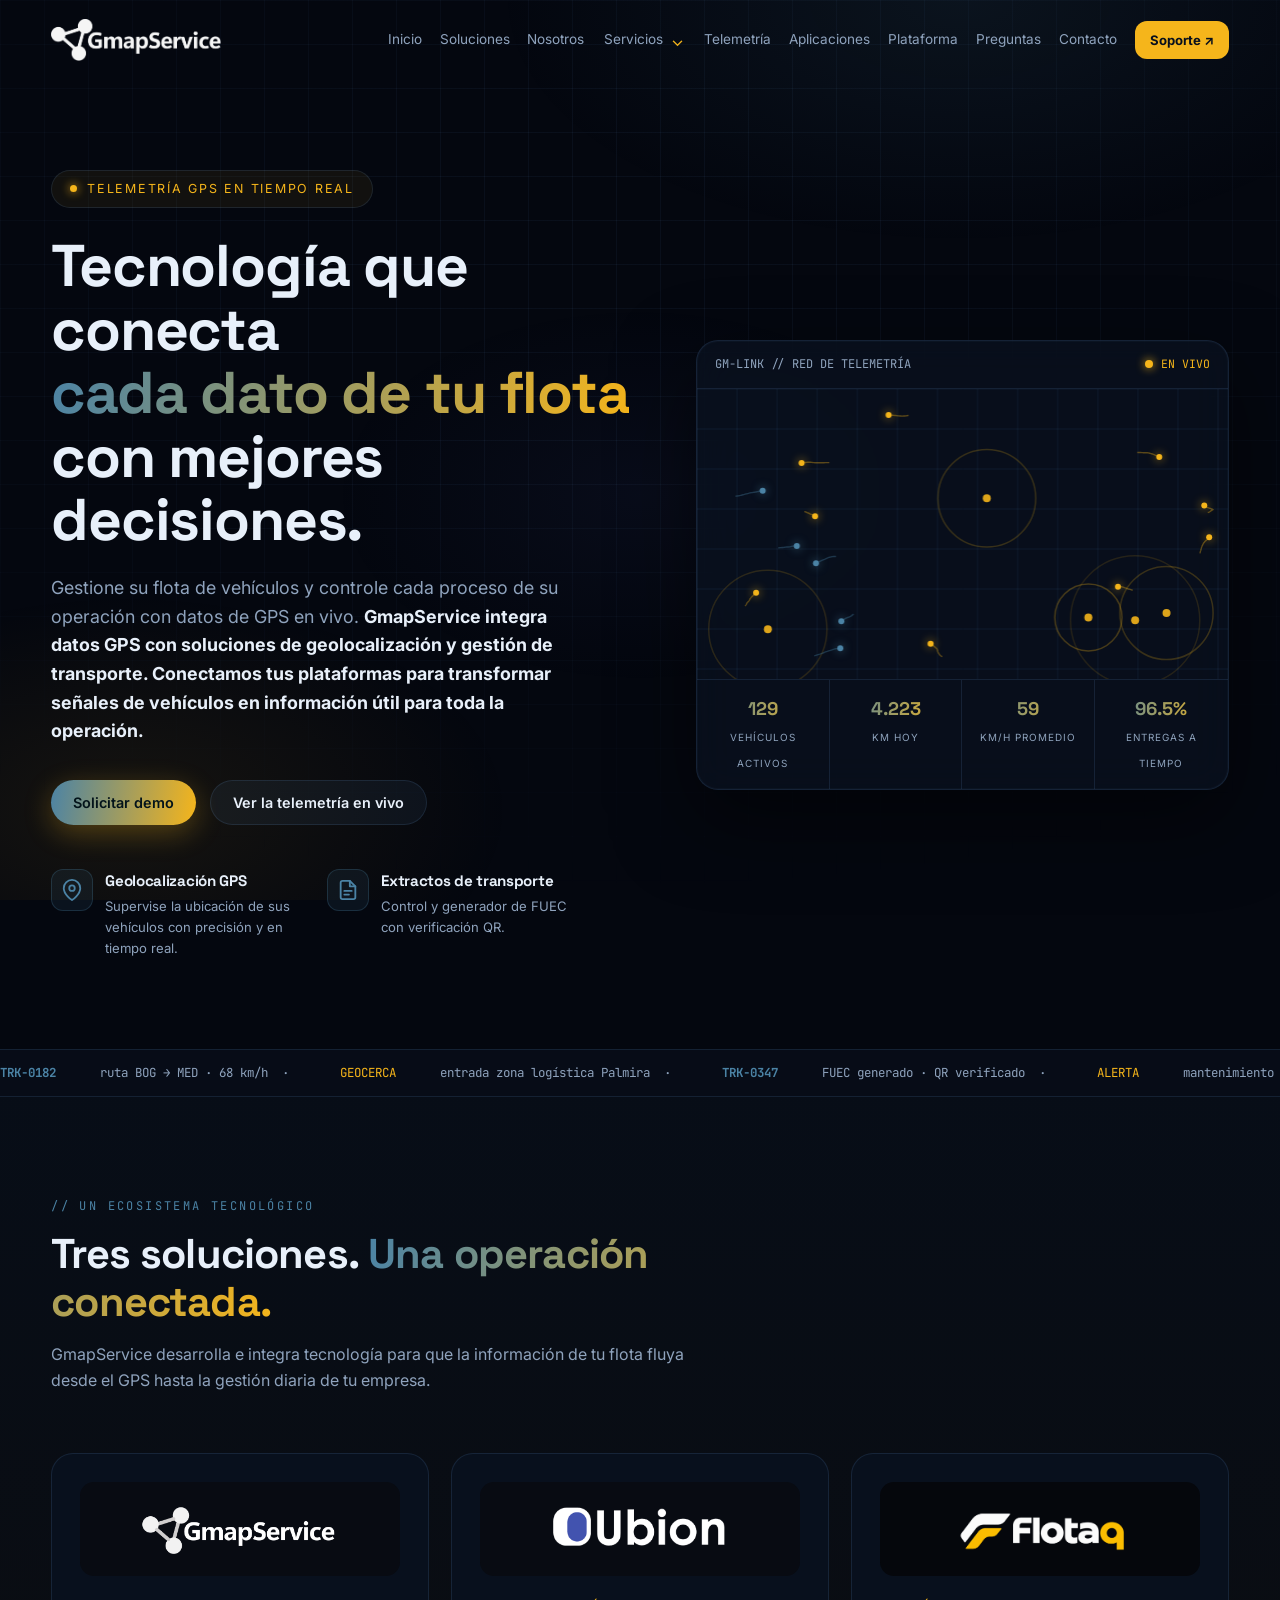
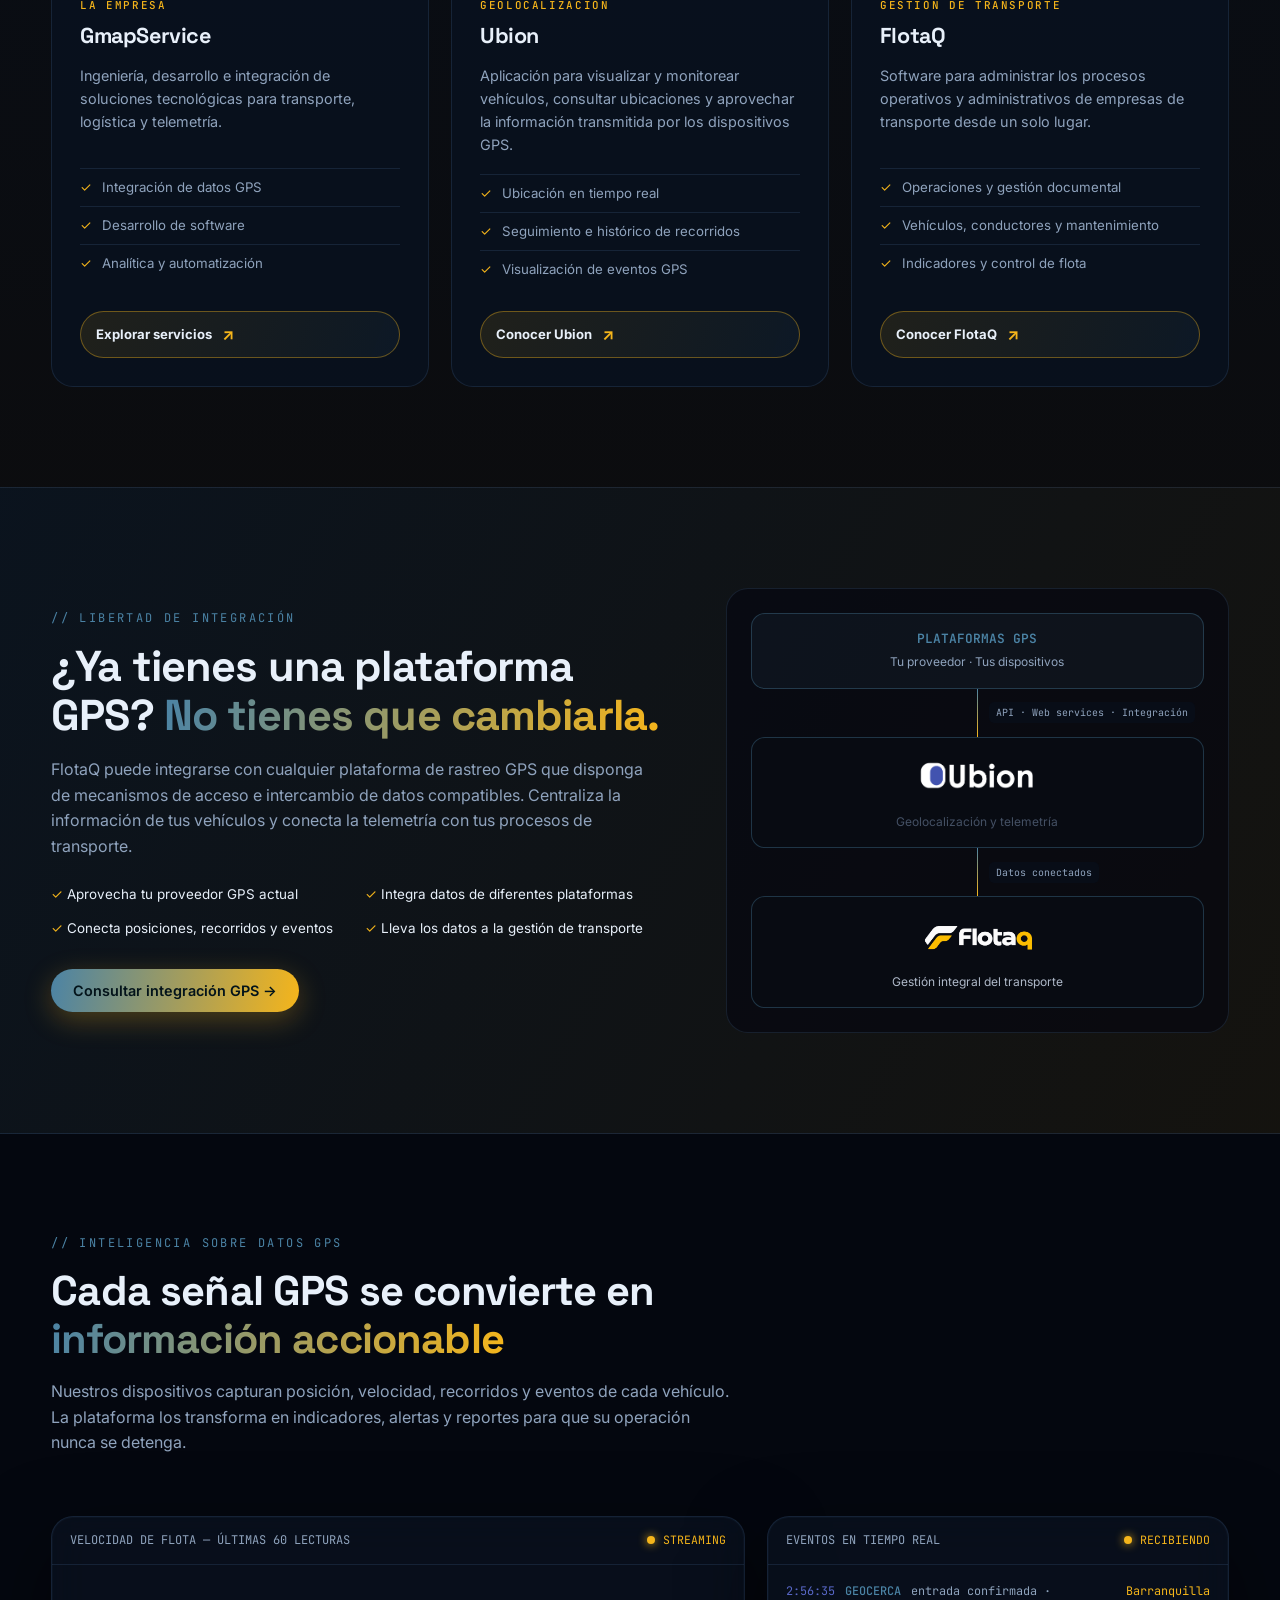
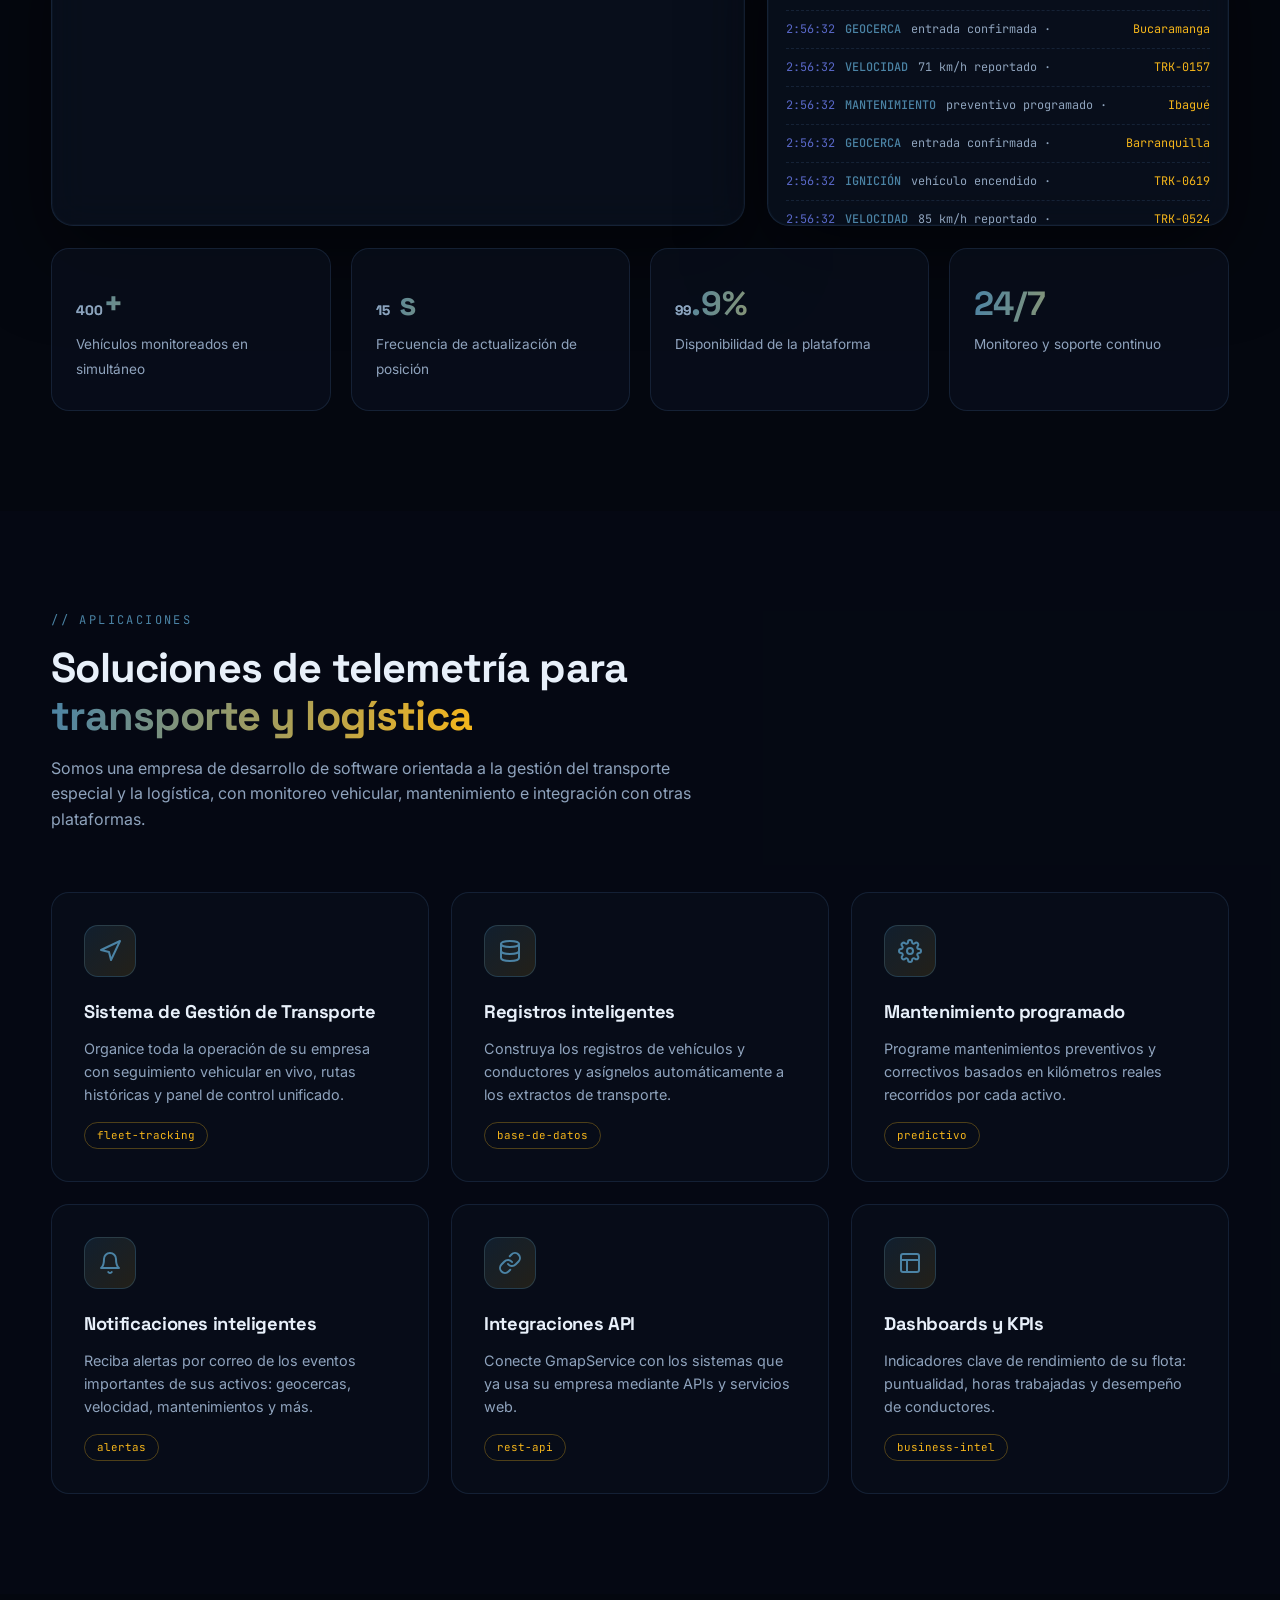
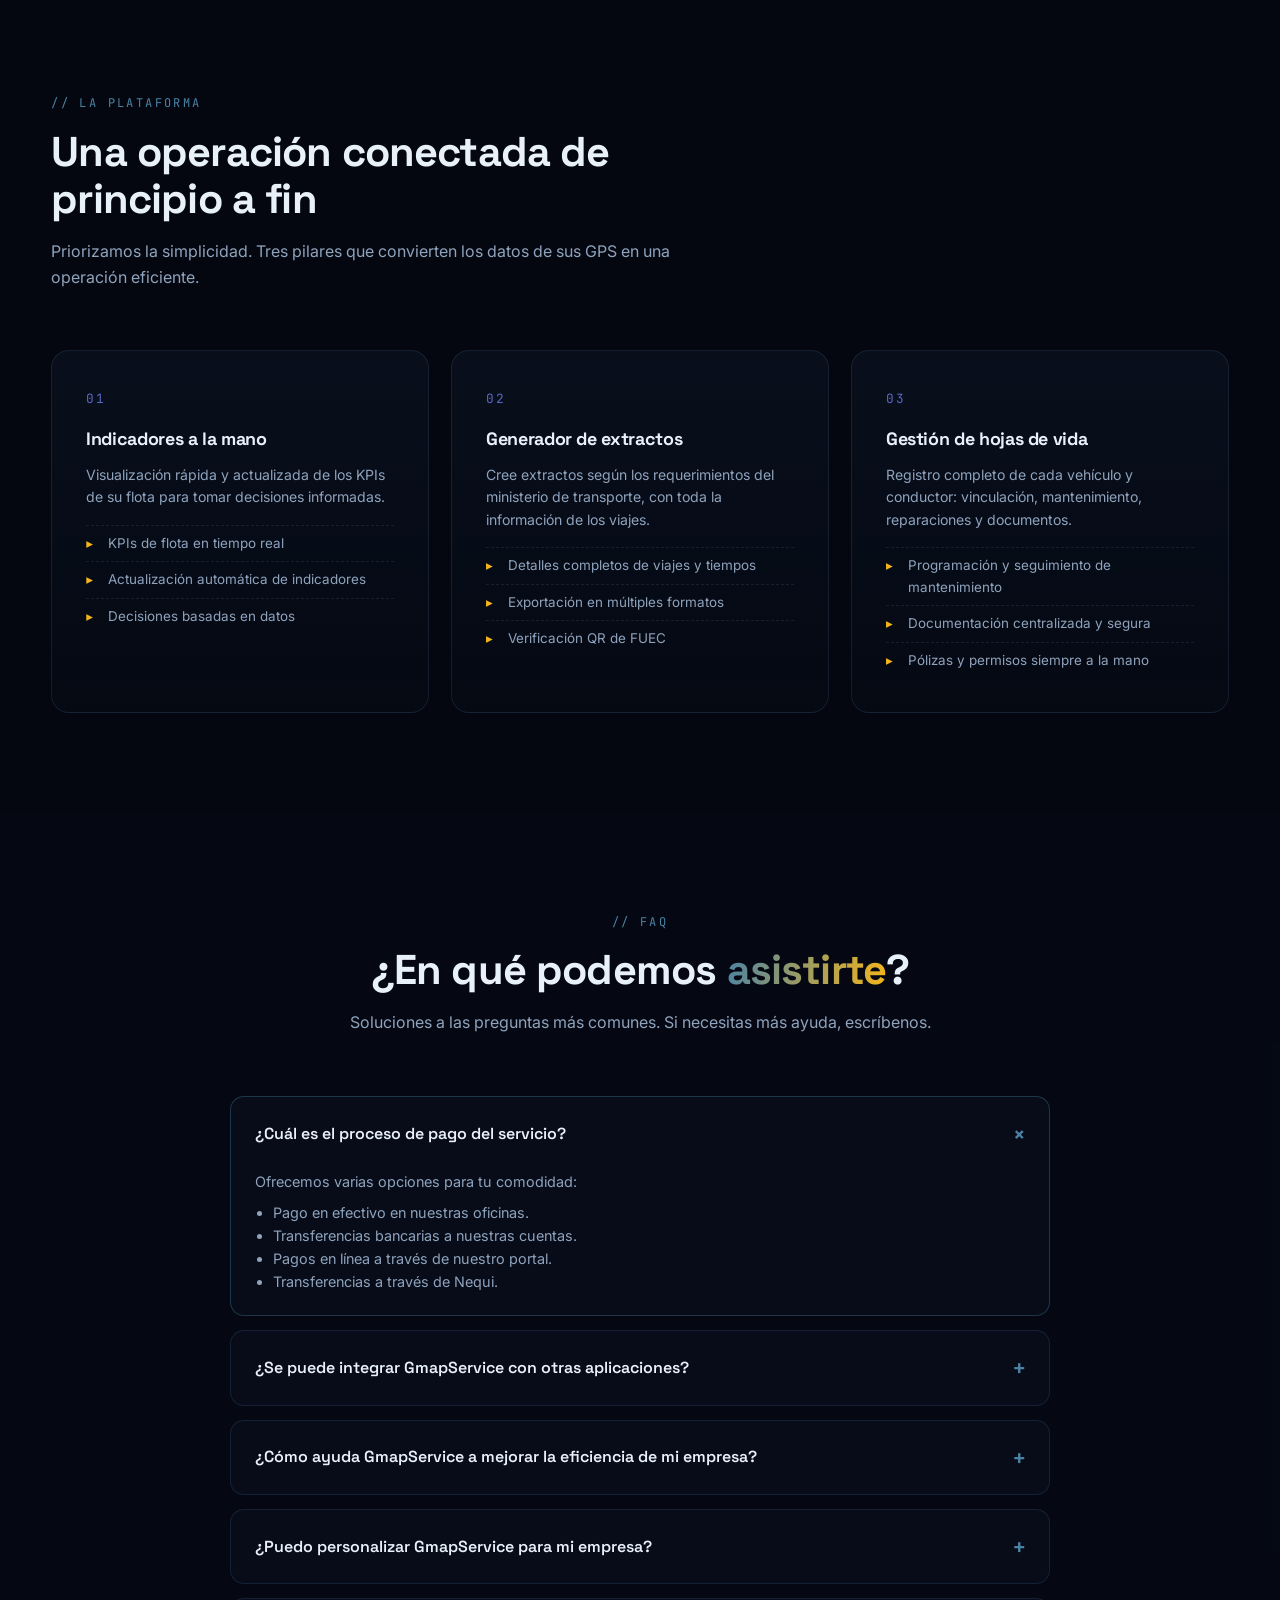
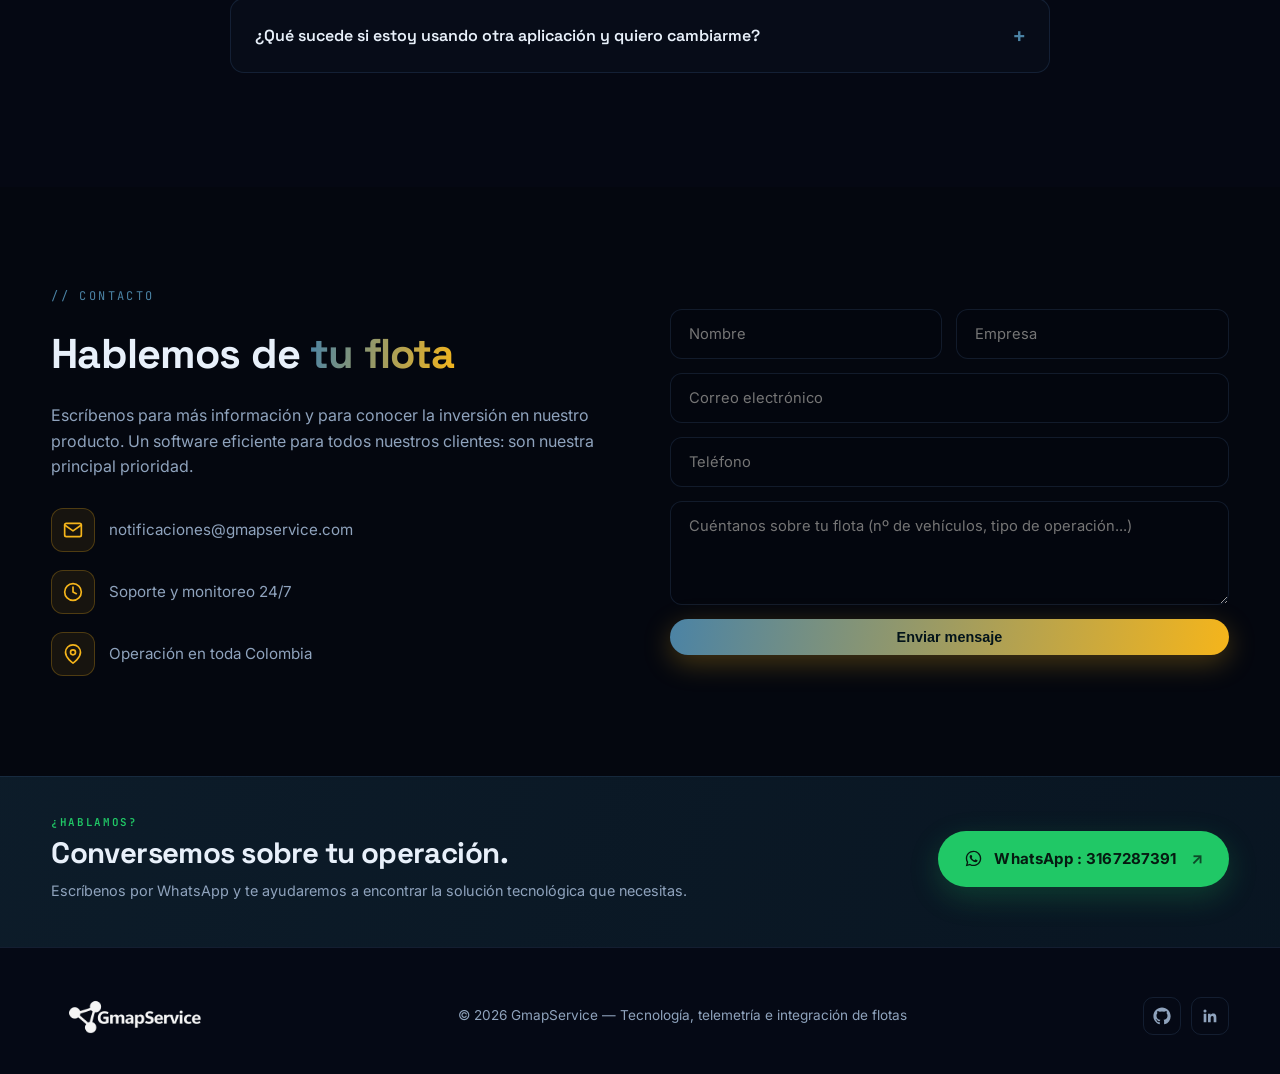
==== commit 9907c22e: "Update index.html" ====
--- a/index.html
+++ b/index.html
@@ -1,453 +1,526 @@
-<!DOCTYPE html>
-<html>
-<head>
-  <!-- Google tag (gtag.js) --> <script async src=""></script> <script> window.dataLayer = window.dataLayer || []; function gtag(){dataLayer.push(arguments);} gtag('js', new Date()); gtag('config', 'GTM-MG6K5VS6'); </script>
-  <meta charset="utf-8">
-  <meta name="viewport" content="width=device-width, initial-scale=1">
-  <title>GmapService</title>
-  <link href="https://cdn.jsdelivr.net/npm/bootstrap@5.3.3/dist/css/bootstrap.min.css" rel="stylesheet" integrity="sha384-QWTKZyjpPEjISv5WaRU9OFeRpok6YctnYmDr5pNlyT2bRjXh0JMhjY6hW+ALEwIH" crossorigin="anonymous">
-  <script src="https://cdn.jsdelivr.net/npm/bootstrap@5.3.3/dist/js/bootstrap.bundle.min.js" integrity="sha384-YvpcrYf0tY3lHB60NNkmXc5s9fDVZLESaAA55NDzOxhy9GkcIdslK1eN7N6jIeHz" crossorigin="anonymous"></script>
- 
-  <!-- Bootstrap Icons -->
-  <link rel="stylesheet" href="https://cdn.jsdelivr.net/npm/bootstrap-icons@1.10.3/font/bootstrap-icons.css">
-  <link rel="stylesheet" href="./assets/css/style.css"> <!-- Importa el archivo CSS -->
-
-  <link rel="icon" href="./assets/icon.svg" type="image/svg+xml">
-
-</head>
-<body>
-
-
-<section class="py-3 position-relative" id="inicio" style="background-image: url('./assets/images/navbar.jpg'); background-size: cover; background-position: center; background-color: white; border-bottom-left-radius: 50px; border-bottom-right-radius: 50px;">
-  <nav class="navbar navbar-expand-md navbar-light sticky-top" style="background-color: rgba(0, 0, 0, 0);">
-    <div class="container">
-      <a class="navbar-brand" href="#">
-        <img src="./assets/Gmap.svg" alt="Logo" width="150" height="40" class="h-100">
-      </a>
-
-      <button class="navbar-toggler border-0" type="button" data-bs-toggle="offcanvas" data-bs-target="#offcanvasNavbar" aria-controls="offcanvasNavbar" aria-label="Toggle navigation">
-        <svg xmlns="http://www.w3.org/2000/svg" width="24" height="24" fill="currentColor" class="bi bi-list" viewBox="0 0 16 16">
-          <path fill-rule="evenodd" d="M2.5 12a.5.5 0 0 1 .5-.5h10a.5.5 0 0 1 0 1H3a.5.5 0 0 1-.5-.5zm0-4a.5.5 0 0 1 .5-.5h10a.5.5 0 0 1 0 1H3a.5.5 0 0 1-.5-.5z"/>
-        </svg>
-      </button>
-
-      <div class="offcanvas offcanvas-end" tabindex="-1" id="offcanvasNavbar" aria-labelledby="offcanvasNavbarLabel">
-        <div class="offcanvas-header">
-          <h5 class="offcanvas-title" id="offcanvasNavbarLabel">Menu</h5>
-          <button type="button" class="btn-close" data-bs-dismiss="offcanvas" aria-label="Close"></button>
-        </div>
-        <div class="offcanvas-body">
-          <ul class="navbar-nav justify-content-end flex-grow-1 pe-3">
-            <li class="nav-item">
-              <a class="nav-link text-light" aria-current="page" href="#inicio">Inicio</a>
-            </li>
-            <li class="nav-item">
-              <a class="nav-link text-light" href="#servicio">Aplicaciones</a>
-            </li>
-            <li class="nav-item">
-              <a class="nav-link text-light" href="#preguntas">Preguntas</a>
-            </li>
-            <li class="nav-item dropdown">
-              <a class="nav-link dropdown-toggle text-light" href="#" role="button" data-bs-toggle="dropdown" aria-expanded="false">
-                Servicios
-              </a>
-              <ul class="dropdown-menu">
-                <li><a class="dropdown-item" href="#"><i class="bi bi-union"></i> Integraciones</a></li>
-                <li><a class="dropdown-item" href="#"><i class="bi bi-terminal-fill"></i> Desarrollo</a></li>
-                <li><a class="dropdown-item" href="#"><i class="bi bi-cpu-fill"></i> Dispositivos</a></li>
-                <li><hr class="dropdown-divider"></li>
-                <li><a class="dropdown-item" href="https://6re32.hatchboxapp.com/home/form" target="_blank"><i class="bi bi-wrench-adjustable"></i> Soporte</a></li>
-              </ul>
-            </li>
-            <li class="nav-item">
-              <a class="nav-link text-light" href="#contacto">Contacto</a>
-            </li>
-            <button class="btn btn-sm btn btn-warning rounded-4 gap-6" target="_blank" type="button" onclick="window.location.href='http://s1-gmapservice.com/GmapService/Index.html'">
-              <b>Login</b>
-            </button>
-          </ul>
-        </div>
-      </div>
-    </div>
-  </nav>
-
-
-  <!-- Overlay oscura -->
-  <div class="dark-overlay"></div>
-
-  <div class="container position-relative py-5">
-    <div class="row gy-3 gy-md-4 gy-lg-0 align-items-lg-center">
-      <div class="col-12 col-lg-6 col-xl-7">
-        <div class="row justify-content-xl-center">
-          <div class="col-12 col-xl-11">
-            <h2 class="h1 mb-3 text-white">¿Trabajas en una empresa de transporte?</h2>
-            <p class="lead fs-4 text-light mb-3">Gestione su flota de vehículos y controle cada uno de los procesos de su operación, integrando datos adicionales para sus informes.</p>
-            <p class="mb-5 text-light"><b>GmapService</b> es una aplicación web que te permitirá gestionar de forma sencilla la operación de su empresa de transporte, puede gestionar la hoja de vida de los vehículos, crear extractos de transporte, programar mantenimiento, entre otras funciones.</p>
-            <div class="row gy-4 gy-md-0 gx-xxl-5X">
-              <div class="col-12 col-md-6">
-                <div class="d-flex">
-                  <div class="me-4 text-white">
-                    <i class="bi bi-geo-alt-fill fs-2"></i>
-                  </div>
-                  <!--<div>
-                    <h4 class="mb-3 text-white">Mantenimientos</h4>
-                    <p class="text-light mb-0">Programación de mantenimiento preventivo y correctivo.</p>
-                  </div>-->
-                  <div>
-                    <h4 class="mb-3 text-white">Geolocalización</h4>
-                    <p class="text-light mb-0">Supervice la ubicación de sus vehículos.</p>
-                  </div>
-                </div>
-              </div>
-              <div class="col-12 col-md-6">
-                <div class="d-flex">
-                  <div class="me-4 text-white">
-                    <i class="bi bi-file-earmark-text-fill fs-2"></i>
-                  </div>
-                  <div>
-                    <h4 class="mb-3 text-white">Extractos de Transporte</h4>
-                    <p class="text-light mb-0">Control y generador de FUEC con verificación QR.</p>
-                  </div>
-                </div>
-              </div>
-            </div>
-          </div>
-        </div>
-      </div>
-    </div>
-  </div>
-</section>
-
-
-
-
-
-<!-- Serivcios -->
-<section class="py-5 py-xl-8 rounded-4" id="servicio">
-  <div class="container rounded-4">
-    <div class="row justify-content-center">
-      <div class="col-12 col-md-10 col-lg-8 col-xl-7 col-xxl-6 text-center">
-        <h2 class="mb-4 display-5">Aplicaciones</h2>
-        <p class="text-secondary mb-5">Somos una empresa de desarrollo de software, nuestros servicios están orientados a la gestión del transporte espacial y logística con soluciones de monitoreo de vehículos, gestión de mantenimiento e integración de sistemas con otras plataformas.</p>
-        <hr class="w-50 mx-auto mb-5 mb-xl-9 border-dark-subtle">
-      </div>
-    </div>
-  </div>
-  <div class="container overflow-hidden">
-  <div class="row gy-4 justify-content-center">
-    <div class="col-6 col-md-4 col-xl-3 text-center">
-      <div class="text-secondary bg-light px-4 py-3 px-md-6 py-md-4 px-lg-8 py-lg-5 rounded-4 h-100">
-        <img class="img-fluid rounded-4" src="./assets/GmapServiceN.svg">
-      </div>
-    </div>
-    <div class="col-6 col-md-4 col-xl-3 text-center">
-      <div class="text-secondary bg-light px-4 py-3 px-md-6 py-md-4 px-lg-8 py-lg-5 rounded-4 h-100">
-        <img class="img-fluid rounded-4" src="./assets/GmapReport.svg">
-      </div>
-    </div>
-  </div>
-</div>
-
-</div>
-
-</section>
-
-<!-- Sistema de Gestión de Transporte - TM -->
-<section class="py-0 py-md-5 py-xl-8">
-  <div class="container">
-    <div class="row gy-5 gy-lg-0 align-items-lg-center">
-      <div class="col-12 col-lg-6">
-        <img src="./assets/images/conductor.jpg" class = 'img-fluid rounded-4' loading= 'lazy' alt = ''>
-      </div>
-      <div class="col-12 col-lg-6">
-        <div class="row justify-content-xl-end">
-          <div class="col-12 col-xl-11">
-            <h2 class="h1 mb-3">Sistema de Gestión de Transporte</h2>
-            <p class="lead fs-4 text-secondary mb-5">Organice la operación de la empresa con nuestra aplicación de seguimiento vehicular</p>
-            <div class="d-flex mb-4 align-items-start"> <!-- Alinear hacia arriba (top) -->
-              <div class="icon me-4 text-primary-emphasis">
-                <i class="bi bi-ui-checks fs-2"></i> <!-- Ajusta el tamaño con fs-2 -->
-              </div>
-              <div>
-                <h4 class="mb-3">Registros</h4>
-                <p class="mb-0 text-secondary">Construye los registros de los vehículos y conductores, para asignarlos a los extractos de transporte.</p>
-              </div>
-            </div>
-            <div class="d-flex mb-4 align-items-start"> <!-- Alinear hacia arriba (top) -->
-              <div class="icon me-4 text-primary-emphasis">
-                <i class="bi bi-calendar-week fs-2"></i> <!-- Ajusta el tamaño con fs-2 -->
-              </div>
-              <div>
-                <h4 class="mb-3">Programación</h4>
-                <p class="mb-0 text-secondary">Programe los mantenimientos de sus vehículos, tanto preventivo como correctivo.</p>
-              </div>
-            </div>
-            <div class="d-flex align-items-start"> <!-- Alinear hacia arriba (top) -->
-              <div class="icon me-4 text-primary-emphasis">
-                <i class="bi bi-bell fs-2"></i> <!-- Ajusta el tamaño con fs-2 -->
-              </div>
-              <div>
-                <h4 class="mb-3">Notificación</h4>
-                <p class="mb-0 text-secondary">Recibe notificaciones por correo electrónico de los eventos importantes de sus activos u operación.</p>
-              </div>
-            </div>
-          </div>
-        </div>
-      </div>
-    </div>
-  </div>
-</section>
-
-
-<section class="p-5">
-<!-- ¿Qué puedes hacer en nuestra plataforma? -->
-<div class="container-xxl bg-light my-6 py-5 container-with-margin-tab rounded-4" id="overview">
-  <div class="container">
-    <div>
-      <h1 class="text-center mb-0">¿Qué puedes hacer en nuestras plataformas?</h1>
-    </div>
-    <div class="row g-5 py-5 align-items-center">
-      <div class="col-lg-6 wow fadeInUp" data-wow-delay="0.5s">
-        <div class="d-flex align-items-center mb-4">
-          <h1 class="mb-0">01</h1>
-          <span class="bg-primary mx-2" style="width: 30px; height: 2px;"></span>
-          <h3 class="mb-3">Indicadores a la mano</h3>
-        </div>
-        <p class="mb-4">Este sistema proporciona una visualización rápida y actualizada de los indicadores clave de rendimiento (KPIs) de una flota de transporte. Permite a los usuarios acceder fácilmente a información crítica, como la puntualidad, horas trabajadas y el rendimiento de los conductores, para tomar decisiones informadas y mejorar la eficiencia operativa.</p>
-        <ul>
-          <li class="fa fa-check-circle me-3"><b>Visualización rápida:</b> Accede fácilmente a los indicadores clave de rendimiento (KPIs) de tu flota de transporte</li>
-          <li class="fa fa-check-circle me-3"><b>Actualización en tiempo real:</b> Los indicadores se actualizan automáticamente, lo que te permite tomar decisiones basadas en datos actualizados.</li>
-        </ul>
-      </div>
-      <div class="col-lg-6 wow fadeInUp" data-wow-delay="0.1s">
-
-        <img class="img-fluid rounded-4" src="./assets/images/dashboard.png">
-      </div>
-    </div>
-    <div class="row g-5 py-5 align-items-center flex-column-reverse flex-lg-row">
-      <div class="col-lg-6 wow fadeInUp" data-wow-delay="0.1s">
-        <img class="img-fluid rounded-4" src="./assets/images/vehicle.png">
-      </div>
-      <div class="col-lg-6 wow fadeInUp" data-wow-delay="0.5s">
-        <div class="d-flex align-items-center mb-4">
-          <h1 class="mb-0">02</h1>
-          <span class="bg-primary mx-2" style="width: 30px; height: 2px;"></span>
-          <h5 class="mb-0">Generador de extractos</h5>
-        </div>
-        <p class="mb-4">Esta herramienta facilita la creación de extractos según los requerimientos del ministerio de transporte. Permite a los usuarios generar informes que incluyen información sobre los viajes realizados.</p>
-        <ul>
-          <li class="fa fa-check-circle me-3"><b>Detalles completos:</b> Los extractos incluyen información detallada sobre los viajes, tiempos, y datos del vehículo.</li>
-          <li class="fa fa-check-circle me-3"><b>Exportación:</b> Puedes exportar los extractos en varios formatos para su uso posterior o para compartir con otros.</li>
-        </ul>
-      </div>
-    </div>
-    <div class="row g-5 py-5 align-items-center">
-      <div class="col-lg-6 wow fadeInUp" data-wow-delay="0.5s">
-        <div class="d-flex align-items-center mb-4">
-          <h1 class="mb-0">03</h1>
-          <span class="bg-primary mx-2" style="width: 30px; height: 2px;"></span>
-          <h5 class="mb-0">Gestión de hojas de vida</h5>
-        </div>
-        <p class="mb-4">Este sistema permite a los usuarios mantener un registro completo de cada vehículo o conductor. Desde la vinculación inicial hasta el mantenimiento programado y las reparaciones, esta herramienta centraliza la información y ayuda a garantizar que los vehículos estén en óptimas condiciones. También puede incluir documentación importante, como pólizas y permisos.</p>
-        <ul>
-          <li class="fa fa-check-circle me-3"><b>Programación de mantenimiento:</b> Programa y realiza un seguimiento del mantenimiento regular de tus vehículos.</li>
-          <li class="fa fa-check-circle me-3"><b>Documentación centralizada:</b> Almacena de forma segura y accede fácilmente a la documentación importante de cada vehículo, como certificados y permisos.</li>
-        </ul>
-      </div>
-      <div class="col-lg-6 wow fadeInUp" data-wow-delay="0.1s">
-
-        <img src="./assets/images/extract.png" class="img-fluid rounded-4">
-      </div>
-    </div>
-    <h2 class="text-center mb-0">... Mucho más.</h2>
-  </div>
-</div>
-</section>
-<!-- Session de preguntas -->
-<section class="bsb-faq-2 py-5 rounded-5 container-with-margin-tab-web container-fluid" id="preguntas" style="             background-color: #05111e;">
-  <div class="container">
-    <div class="row gy-5 gy-lg-0">
-      <div class="col-12 col-lg-6">
-        <h2 class="h1 mb-3 text-light">¿En qué podemos asistirte? Estamos aquí para ofrecerte soluciones a las preguntas más comunes.</h2>
-        <p class="lead fs-4 text-light mb-4">Esperamos que hayas encontrado la respuesta que buscabas. Si necesitas más ayuda, puedes explorar nuevas preguntas a través de correo electrónico o realizando una solicitud en nuestro formulario.</p>
-        <a href="https://6re32.hatchboxapp.com/home/form" target="_blank" class="btn btn-lg bsb-btn-2xl btn-warning">Solicitudes</a>
-      </div>
-      <div class="col-12 col-lg-6">
-        <div class="row justify-content-xl-end">
-          <div class="col-12 col-xl-11">
-            <div class="accordion accordion-flush" id="accordionExample">
-              <div class="accordion-item mb-4 shadow-sm rounded-3">
-                <h2 class="accordion-header" id="headingOne">
-                  <button class="accordion-button bg-transparent fw-bold" type="button" data-bs-toggle="collapse" data-bs-target="#collapseOne" aria-expanded="true" aria-controls="collapseOne">
-                    ¿Cuál es el proceso de pago del servicio?
-                  </button>
-                </h2>
-                <div id="collapseOne" class="accordion-collapse collapse show " aria-labelledby="headingOne" data-bs-parent="#accordionExample">
-                  <div class="accordion-body ">
-                    <p>Ofrecemos varias opciones para tu comodidad:</p>
-                    <ul>
-                      <li><b>Pago en efectivo en nuestras oficinas:</b> Puedes realizar el pago directamente en nuestras oficinas.</li>
-                      <li><b>Transferencias bancarias:</b> Aceptamos transferencias a nuestras cuentas bancarias.</li>
-                      <li><b>Pagos en línea a través de nuestro portal:</b> Realiza pagos de forma segura y conveniente desde nuestro portal en línea.</li>
-                      <li><b>Transferencias a través de Nequi:</b> También aceptamos pagos a través de Nequi, una plataforma de transferencias electrónicas.</li>
-                    </ul>
-                  </div>
-                </div>
-              </div>
-              <div class="accordion-item mb-4 shadow-sm rounded-3">
-                <h2 class="accordion-header" id="headingTwo">
-                  <button class="accordion-button collapsed bg-transparent fw-bold" type="button" data-bs-toggle="collapse" data-bs-target="#collapseTwo" aria-expanded="false" aria-controls="collapseTwo">
-                    ¿Se puede integrar GmapService con otras aplicaciones?
-                  </button>
-                </h2>
-                <div id="collapseTwo" class="accordion-collapse collapse" aria-labelledby="headingTwo">
-                  <div class="accordion-body">
-                    Sí, GmapService se puede integrar con otras aplicaciones mediante APIs y servicios web, lo que te permite conectarla con sistemas existentes en tu empresa y compartir datos de manera eficiente.
-                  </div>
-                </div>
-              </div>
-              <div class="accordion-item mb-4 shadow-sm rounded-3">
-                <h2 class="accordion-header" id="headingThree">
-                  <button class="accordion-button collapsed bg-transparent fw-bold" type="button" data-bs-toggle="collapse" data-bs-target="#collapseThree" aria-expanded="false" aria-controls="collapseThree">
-                    ¿Cómo ayuda GmapService a mejorar la eficiencia de mi empresa de transporte?
-                  </button>
-                </h2>
-                <div id="collapseThree" class="accordion-collapse collapse" aria-labelledby="headingThree">
-                  <div class="accordion-body">
-                    GmapService le permite tener un control detallado de cada vehículo de su flota, lo que le ayuda a identificar oportunidades de mejora, reducir costos operativos y aumentar la eficiencia en la gestión de su empresa de transporte.
-                  </div>
-                </div>
-              </div>
-              <div class="accordion-item mb-4 shadow-sm rounded-3">
-                <h2 class="accordion-header" id="headingFour">
-                  <button class="accordion-button collapsed bg-transparent fw-bold" type="button" data-bs-toggle="collapse" data-bs-target="#collapseFour" aria-expanded="false" aria-controls="collapseFour">
-                    ¿Puedo personalizar GmapService para que se adapte a las necesidades específicas de mi empresa?
-                  </button>
-                </h2>
-                <div id="collapseFour" class="accordion-collapse collapse" aria-labelledby="headingFour">
-                  <div class="accordion-body">
-                    Sí, GmapService es altamente personalizable, lo que le permite adaptar la aplicación a las necesidades específicas de su empresa de transporte, añadiendo o modificando funcionalidades según sea necesario, este prodedimiento se realiza de la mano con el equipo de desarrollo.
-                  </div>
-                </div>
-              </div>
-              <div class="accordion-item shadow-sm rounded-3">
-                <h2 class="accordion-header" id="headingFive">
-                  <button class="accordion-button collapsed bg-transparent fw-bold" type="button" data-bs-toggle="collapse" data-bs-target="#collapseFive" aria-expanded="false" aria-controls="collapseFive">
-                    ¿Qué sucede si estoy usando una aplicación y quiero cambiarme a GmapService?
-                  </button>
-                </h2>
-                <div id="collapseFive" class="accordion-collapse collapse" aria-labelledby="headingFive">
-                  <div class="accordion-body">
-                    <p>Si ya estás usando un aplicativo y deseas cambiarte a GmapService, nuestro equipo te brindará el soporte necesario para una transición sin contratiempos. Podemos ayudarte a migrar tus datos y a configurar GmapService para que se adapte a tus necesidades específicas.</p>
-                  </div>
-                </div>
-              </div>
-            </div>
-          </div>
-        </div>
-      </div>
-    </div>
-  </div>
-</section>
-<!-- Clientes-->
-<section class="py-3 py-md-5 py-xl-8">
-  <div class="container">
-    <div class="row justify-content-md-center">
-      <svg xmlns="http://www.w3.org/2000/svg" width="75" height="75" fill="currentColor" class="bi bi-person-check" viewBox="0 0 16 16">
-        <path d="M12.5 16a3.5 3.5 0 1 0 0-7 3.5 3.5 0 0 0 0 7m1.679-4.493-1.335 2.226a.75.75 0 0 1-1.174.144l-.774-.773a.5.5 0 0 1 .708-.708l.547.548 1.17-1.951a.5.5 0 1 1 .858.514M11 5a3 3 0 1 1-6 0 3 3 0 0 1 6 0M8 7a2 2 0 1 0 0-4 2 2 0 0 0 0 4"/>
-        <path d="M8.256 14a4.5 4.5 0 0 1-.229-1.004H3c.001-.246.154-.986.832-1.664C4.484 10.68 5.711 10 8 10q.39 0 .74.025c.226-.341.496-.65.804-.918Q8.844 9.002 8 9c-5 0-6 3-6 4s1 1 1 1z"/>
-      </svg>
-      <div class="col-12 col-md-10 col-lg-8 col-xl-7 col-xxl-6">
-        <h2 class="fs-6 text-secondary mb-2 text-uppercase text-center"></h2>
-        <h2 class="mb-4 display-5 text-center">Un software eficiente para todos nuestros clientes.</h2>
-        <p class="fs-5 text-secondary mb-5 text-center">Nuestros clientes son nuestra principal prioridad y estamos comprometidos a brindarles el más alto nivel de servicio.</p>
-        <hr class="w-50 mx-auto mb-5 mb-xl-9 border-dark-subtle">
-      </div>
-    </div>
-  </div>
-</section>
-<!-- Contactos -->
-<section class="py-3 py-md-5" id="contacto">
-  <div class="container">
-    <div class="row gy-3 gy-md-4 gy-lg-0 align-items-lg-center">
-      <div class="col-12 col-lg-6">
-        <img class="img-fluid rounded-4" loading="lazy" src="./assets/images/office-min.jpg" alt="Get in touch">
-      
-      </div>
-      <div class="col-12 col-lg-6">
-        <div class="row justify-content-xl-center">
-          <div class="col-12 col-xl-11">
-            <h2 class="h1 mb-3">Escríbenos</h2>
-            <p class="lead fs-4 text-secondary mb-5">Puedes ponerte en contacto con nosotros para más información, así como para conocer sobre la inversión en nuestro producto.</p>
-            <div class="d-flex mb-4">
-              <!--<div class="me-4 text-primary-emphasis">
-                <i class="bi bi-whatsapp fs-2"></i>
-              </div>
-              <div>
-                <h4 class="mb-3">WhatsApp</h4>
-                <p class="mb-0">
-                  <a class="link-secondary text-decoration-none" href="tel:+15057922430">(+57) 318-228-2323</a>
-                </p>
-              </div>-->
-            </div>
-            <div class="d-flex">
-            <div class="me-4 text-primary-emphasis">
-              <!-- Icono de Font Awesome para Correo -->
-              <i class="bi bi-envelope-fill fs-2"></i>
-            </div>
-            <div>
-              <h4 class="mb-3">Correo</h4>
-              <p>
-                <a class="link-secondary text-decoration-none" href="mailto:notificaciones&#64;gmapservice&#46;com">
-                  notificaciones&#64;gmapservice&#46;com
-                </a>
-              </p>
-            </div>
-          </div>
-
-          </div>
-        </div>
-      </div>
-    </div>
-  </div>
-</section>
-
-
-</body>
-<!-- Footer -->
-<footer class="footer">
-  <section class="py-4" 
-           style="border-top-left-radius: 50px; 
-                  border-top-right-radius: 50px; 
-                  background-color: #05111e; /* Azul oscuro para la sección */">
-    <div class="container">
-      <div class="row gy-5 gy-md-0">
-        <div class="col-md-7">
-          <div class="copyright text-center text-md-start" style="color: white;">
-            2024 - GmapService
-          </div>
-          <div class="credits text-secondary text-center text-md-start mt-2 fs-7" style="color: #99ccff;">
-            By <a href="http://gmapservice.com/" class="link-secondary text-decoration-none" style="color: #99ccff;">Desarrolladores</a>
-          </div>
-        </div>
-        <div class="col-md-5">
-          <ul class="nav justify-content-center justify-content-md-end">
-            <li class="nav-item">
-              <a class="nav-link" href="#!" style="color: #ffc107;">
-                <i class="bi bi-facebook fs-4"></i>
-              </a>
-            </li>
-            <li class="nav-item">
-              <a class="nav-link" href="#!" style="color: #ffc107;">
-                <i class="bi bi-linkedin fs-4"></i>
-              </a>
-            </li>
-          </ul>
-        </div>
-      </div>
-    </div>
-  </section>
-</footer>
-
-
-</html>
+<!DOCTYPE html>
+<html lang="es">
+<head>
+  <script async src="https://www.googletagmanager.com/gtm.js?id=GTM-MG6K5VS6"></script>
+<script>
+  window.dataLayer = window.dataLayer || [];
+  function gtag(){dataLayer.push(arguments);}
+  gtag('js', new Date());
+</script>
+  <!-- Google tag (gtag.js) --> <script async src=""></script> <script> window.dataLayer = window.dataLayer || []; function gtag(){dataLayer.push(arguments);} gtag('js', new Date()); gtag('config', 'GTM-MG6K5VS6'); </script>
+<meta charset="utf-8">
+<meta name="viewport" content="width=device-width, initial-scale=1">
+<title>GmapService — Telemetría y Gestión de Flotas GPS</title>
+<meta name="description" content="Plataforma de telemetría GPS para gestionar flotas de transporte: geolocalización en tiempo real, datos de vehículos, extractos FUEC y mantenimiento predictivo.">
+<link rel="preconnect" href="https://fonts.googleapis.com">
+<link rel="preconnect" href="https://fonts.gstatic.com" crossorigin>
+<link href="https://fonts.googleapis.com/css2?family=Space+Grotesk:wght@400;500;600;700&family=Inter:wght@400;500;600&family=JetBrains+Mono:wght@400;500&display=swap" rel="stylesheet">
+<link rel="stylesheet" href="./assets/css/style.css">
+<link rel="icon" href="./assets/icon.svg" type="image/svg+xml">
+</head>
+<body>
+<div class="bg-grid"></div>
+
+<!-- ============ NAV ============ -->
+<nav id="nav">
+  <div class="wrap nav-in">
+    <a href="#inicio" class="brand-nav"><img src="./assets/logos/gmapservice_nav.png" alt="GmapService"></a>
+    <button id="burger" aria-label="Menú">☰</button>
+    <div class="nav-links" id="navLinks">
+      <a href="#inicio">Inicio</a>
+      <a href="#ecosistema">Soluciones</a>
+      <a href="nosotros.html">Nosotros</a>
+      <div class="nav-dropdown">
+        <button class="nav-drop-trigger" type="button" aria-expanded="false" aria-controls="servicesMenu">Servicios <span class="chevron">⌄</span></button>
+        <div class="nav-drop-menu" id="servicesMenu">
+          <a href="pages/developer.html"><span class="menu-icon"><svg viewBox="0 0 24 24" aria-hidden="true"><rect x="4" y="4" width="6" height="6" rx="1"/><rect x="14" y="4" width="6" height="6" rx="1"/><rect x="4" y="14" width="6" height="6" rx="1"/><path d="M14 17h6M17 14v6"/></svg></span><span><b>Desarrollo</b><small>Software a la medida</small></span></a>
+          <a href="pages/devices.html"><span class="menu-icon"><svg viewBox="0 0 24 24" aria-hidden="true"><rect x="3" y="6" width="18" height="12" rx="3"/><circle cx="12" cy="12" r="3"/><path d="M7 3v3M17 3v3M7 18v3M17 18v3"/></svg></span><span><b>Dispositivos</b><small>Telemetría e IoT</small></span></a>
+          <a href="pages/integrations.html"><span class="menu-icon"><svg viewBox="0 0 24 24" aria-hidden="true"><path d="M4 7h14l-3-3M20 17H6l3 3"/><path d="M18 4l3 3-3 3M6 14l-3 3 3 3"/></svg></span><span><b>Integraciones</b><small>GPS, APIs y plataformas</small></span></a>
+        </div>
+      </div>
+      <a href="#telemetria">Telemetría</a>
+      <a href="#aplicaciones">Aplicaciones</a>
+      <a href="#plataforma">Plataforma</a>
+      <a href="#preguntas">Preguntas</a>
+      <a href="#contacto">Contacto</a>
+      <a class="btn-a btn-p support-cta" href="https://6re32.hatchboxapp.com/home/form" target="_blank" rel="noopener">Soporte ↗</a>
+    </div>
+  </div>
+</nav>
+
+<!-- ============ HERO ============ -->
+<header class="hero" id="inicio">
+  <div class="wrap hero-grid">
+    <div>
+      <span class="eyebrow"><i></i>Telemetría GPS en tiempo real</span>
+      <h1>Tecnología que conecta<br><span class="grad-txt">cada dato de tu flota</span><br>con mejores decisiones.</h1>
+      <p class="lead">Gestione su flota de vehículos y controle cada proceso de su operación con datos de GPS en vivo. <b>GmapService integra datos GPS con soluciones de geolocalización y gestión de transporte. Conectamos tus plataformas para transformar señales de vehículos en información útil para toda la operación.</b></p>
+      <div class="cta">
+        <a class="btn-a btn-p" href="#contacto">Solicitar demo</a>
+        <a class="btn-a btn-g" href="#telemetria">Ver la telemetría en vivo</a>
+      </div>
+      <div class="hero-feat">
+        <div class="hf">
+          <div class="ic"><svg width="22" height="22" viewBox="0 0 24 24" fill="none" stroke="currentColor" stroke-width="2" stroke-linecap="round" stroke-linejoin="round"><path d="M21 10c0 7-9 13-9 13S3 17 3 10a9 9 0 0 1 18 0z"/><circle cx="12" cy="10" r="3"/></svg></div>
+          <div><h4>Geolocalización GPS</h4><p>Supervise la ubicación de sus vehículos con precisión y en tiempo real.</p></div>
+        </div>
+        <div class="hf">
+          <div class="ic"><svg width="22" height="22" viewBox="0 0 24 24" fill="none" stroke="currentColor" stroke-width="2" stroke-linecap="round" stroke-linejoin="round"><path d="M14 2H6a2 2 0 0 0-2 2v16a2 2 0 0 0 2 2h12a2 2 0 0 0 2-2V8z"/><polyline points="14 2 14 8 20 8"/><line x1="8" y1="13" x2="16" y2="13"/><line x1="8" y1="17" x2="13" y2="17"/></svg></div>
+          <div><h4>Extractos de transporte</h4><p>Control y generador de FUEC con verificación QR.</p></div>
+        </div>
+      </div>
+    </div>
+
+    <div class="panel rv in">
+      <div class="panel-bar">
+        <span class="mono">GM-LINK // RED DE TELEMETRÍA</span>
+        <span class="live"><i></i>EN VIVO</span>
+      </div>
+      <canvas id="mapCanvas"></canvas>
+      <div class="panel-stats">
+        <div class="ps"><b id="stVeh">128</b><span>Vehículos activos</span></div>
+        <div class="ps"><b id="stKm">4 218</b><span>Km hoy</span></div>
+        <div class="ps"><b id="stVel">62</b><span>Km/h promedio</span></div>
+        <div class="ps"><b id="stEv">96.4%</b><span>Entregas a tiempo</span></div>
+      </div>
+    </div>
+  </div>
+</header>
+
+<!-- ============ TICKER ============ -->
+<div class="ticker">
+  <div class="ticker-in" id="tickerIn"></div>
+</div>
+
+<!-- ============ ECOSISTEMA GMAPSERVICE ============ -->
+<section id="ecosistema" class="ecosystem">
+  <div class="wrap">
+    <div class="sec-head rv">
+      <span class="kicker">// Un ecosistema tecnológico</span>
+      <h2>Tres soluciones. <span class="grad-txt">Una operación conectada.</span></h2>
+      <p>GmapService desarrolla e integra tecnología para que la información de tu flota fluya desde el GPS hasta la gestión diaria de tu empresa.</p>
+    </div>
+    <div class="brand-cards">
+      <article class="brand-card rv">
+        <div class="brand-logo gmap-logo"><img src="./assets/logos/gmapservice.png" alt="GmapService"></div>
+        <span class="brand-role">LA EMPRESA</span>
+        <h3>GmapService</h3>
+        <p>Ingeniería, desarrollo e integración de soluciones tecnológicas para transporte, logística y telemetría.</p>
+        <ul><li>Integración de datos GPS</li><li>Desarrollo de software</li><li>Analítica y automatización</li></ul>
+        <a class="brand-more" href="pages/developer.html">Explorar servicios <span>↗</span></a>
+      </article>
+      <article class="brand-card rv">
+        <div class="brand-logo ubion-logo"><img src="./assets/logos/ubion.png" alt="Ubion"></div>
+        <span class="brand-role">GEOLOCALIZACIÓN</span>
+        <h3>Ubion</h3>
+        <p>Aplicación para visualizar y monitorear vehículos, consultar ubicaciones y aprovechar la información transmitida por los dispositivos GPS.</p>
+        <ul><li>Ubicación en tiempo real</li><li>Seguimiento e histórico de recorridos</li><li>Visualización de eventos GPS</li></ul>
+        <a class="brand-more" href="landings/ubion/index.html">Conocer Ubion <span>↗</span></a>
+      </article>
+      <article class="brand-card rv">
+        <div class="brand-logo flotaq-logo"><img src="./assets/logos/flotaq.png" alt="FlotaQ"></div>
+        <span class="brand-role">GESTIÓN DE TRANSPORTE</span>
+        <h3>FlotaQ</h3>
+        <p>Software para administrar los procesos operativos y administrativos de empresas de transporte desde un solo lugar.</p>
+        <ul><li>Operaciones y gestión documental</li><li>Vehículos, conductores y mantenimiento</li><li>Indicadores y control de flota</li></ul>
+        <a class="brand-more" href="landings/flotaq/index.html">Conocer FlotaQ <span>↗</span></a>
+      </article>
+    </div>
+  </div>
+</section>
+
+<!-- ============ INTEGRACIÓN UNIVERSAL GPS ============ -->
+<section class="integration-highlight" id="integracion-gps">
+  <div class="wrap integration-inner rv">
+    <div>
+      <span class="kicker">// Libertad de integración</span>
+      <h2>¿Ya tienes una plataforma GPS? <span class="grad-txt">No tienes que cambiarla.</span></h2>
+      <p>FlotaQ puede integrarse con cualquier plataforma de rastreo GPS que disponga de mecanismos de acceso e intercambio de datos compatibles. Centraliza la información de tus vehículos y conecta la telemetría con tus procesos de transporte.</p>
+      <div class="integration-points">
+        <span>✓ Aprovecha tu proveedor GPS actual</span>
+        <span>✓ Integra datos de diferentes plataformas</span>
+        <span>✓ Conecta posiciones, recorridos y eventos</span>
+        <span>✓ Lleva los datos a la gestión de transporte</span>
+      </div>
+      <a class="btn-a btn-p" href="#contacto">Consultar integración GPS →</a>
+    </div>
+    <div class="integration-flow">
+      <div class="flow-node"><strong>PLATAFORMAS GPS</strong><small>Tu proveedor · Tus dispositivos</small></div>
+      <div class="flow-line"><span>API · Web services · Integración</span></div>
+      <div class="flow-node ubion-node"><img src="./assets/logos/ubion.png" alt="Ubion"><small>Geolocalización y telemetría</small></div>
+      <div class="flow-line"><span>Datos conectados</span></div>
+      <div class="flow-node flotaq-node"><img src="./assets/logos/flotaq.png" alt="FlotaQ"><small>Gestión integral del transporte</small></div>
+    </div>
+  </div>
+</section>
+
+<!-- ============ TELEMETRÍA ============ -->
+<section id="telemetria">
+  <div class="wrap">
+    <div class="sec-head rv">
+      <span class="kicker">// Inteligencia sobre datos GPS</span>
+      <h2>Cada señal GPS se convierte en <span class="grad-txt">información accionable</span></h2>
+      <p>Nuestros dispositivos capturan posición, velocidad, recorridos y eventos de cada vehículo. La plataforma los transforma en indicadores, alertas y reportes para que su operación nunca se detenga.</p>
+    </div>
+    <div class="dash rv">
+      <div class="panel">
+        <div class="panel-bar">
+          <span class="mono">VELOCIDAD DE FLOTA — ÚLTIMAS 60 LECTURAS</span>
+          <span class="live"><i></i>STREAMING</span>
+        </div>
+        <canvas id="chartCanvas"></canvas>
+      </div>
+      <div class="panel">
+        <div class="panel-bar"><span class="mono">EVENTOS EN TIEMPO REAL</span><span class="live"><i></i>RECIBIENDO</span></div>
+        <div class="feed" id="feed"></div>
+      </div>
+    </div>
+    <div class="stats rv" style="margin-top:22px">
+      <div class="stat"><b><span class="cnt" data-to="400">0</span>+</b><span>Vehículos monitoreados en simultáneo</span></div>
+      <div class="stat"><b><span class="cnt" data-to="15">0</span> s</b><span>Frecuencia de actualización de posición</span></div>
+      <div class="stat"><b><span class="cnt" data-to="99">0</span>.9%</b><span>Disponibilidad de la plataforma</span></div>
+      <div class="stat"><b>24/7</b><span>Monitoreo y soporte continuo</span></div>
+    </div>
+  </div>
+</section>
+
+<!-- ============ APLICACIONES ============ -->
+<section id="aplicaciones" style="background:rgba(7,13,26,.45)">
+  <div class="wrap">
+    <div class="sec-head rv">
+      <span class="kicker">// Aplicaciones</span>
+      <h2>Soluciones de telemetría para <span class="grad-txt">transporte y logística</span></h2>
+      <p>Somos una empresa de desarrollo de software orientada a la gestión del transporte especial y la logística, con monitoreo vehicular, mantenimiento e integración con otras plataformas.</p>
+    </div>
+    <div class="cards rv">
+      <div class="card">
+        <div class="ic"><svg width="24" height="24" viewBox="0 0 24 24" fill="none" stroke="currentColor" stroke-width="2" stroke-linecap="round" stroke-linejoin="round"><polygon points="3 11 22 2 13 21 11 13 3 11"/></svg></div>
+        <h3>Sistema de Gestión de Transporte</h3>
+        <p>Organice toda la operación de su empresa con seguimiento vehicular en vivo, rutas históricas y panel de control unificado.</p>
+        <span class="tag">fleet-tracking</span>
+      </div>
+      <div class="card">
+        <div class="ic"><svg width="24" height="24" viewBox="0 0 24 24" fill="none" stroke="currentColor" stroke-width="2" stroke-linecap="round" stroke-linejoin="round"><ellipse cx="12" cy="5" rx="9" ry="3"/><path d="M21 12c0 1.66-4 3-9 3s-9-1.34-9-3"/><path d="M3 5v14c0 1.66 4 3 9 3s9-1.34 9-3V5"/></svg></div>
+        <h3>Registros inteligentes</h3>
+        <p>Construya los registros de vehículos y conductores y asígnelos automáticamente a los extractos de transporte.</p>
+        <span class="tag">base-de-datos</span>
+      </div>
+      <div class="card">
+        <div class="ic"><svg width="24" height="24" viewBox="0 0 24 24" fill="none" stroke="currentColor" stroke-width="2" stroke-linecap="round" stroke-linejoin="round"><circle cx="12" cy="12" r="3"/><path d="M19.4 15a1.65 1.65 0 0 0 .33 1.82l.06.06a2 2 0 1 1-2.83 2.83l-.06-.06a1.65 1.65 0 0 0-1.82-.33 1.65 1.65 0 0 0-1 1.51V21a2 2 0 1 1-4 0v-.09A1.65 1.65 0 0 0 9 19.4a1.65 1.65 0 0 0-1.82.33l-.06.06a2 2 0 1 1-2.83-2.83l.06-.06a1.65 1.65 0 0 0 .33-1.82 1.65 1.65 0 0 0-1.51-1H3a2 2 0 1 1 0-4h.09A1.65 1.65 0 0 0 4.6 9a1.65 1.65 0 0 0-.33-1.82l-.06-.06a2 2 0 1 1 2.83-2.83l.06.06a1.65 1.65 0 0 0 1.82.33H9a1.65 1.65 0 0 0 1-1.51V3a2 2 0 1 1 4 0v.09a1.65 1.65 0 0 0 1 1.51 1.65 1.65 0 0 0 1.82-.33l.06-.06a2 2 0 1 1 2.83 2.83l-.06.06a1.65 1.65 0 0 0-.33 1.82V9a1.65 1.65 0 0 0 1.51 1H21a2 2 0 1 1 0 4h-.09a1.65 1.65 0 0 0-1.51 1z"/></svg></div>
+        <h3>Mantenimiento programado</h3>
+        <p>Programe mantenimientos preventivos y correctivos basados en kilómetros reales recorridos por cada activo.</p>
+        <span class="tag">predictivo</span>
+      </div>
+      <div class="card">
+        <div class="ic"><svg width="24" height="24" viewBox="0 0 24 24" fill="none" stroke="currentColor" stroke-width="2" stroke-linecap="round" stroke-linejoin="round"><path d="M18 8A6 6 0 0 0 6 8c0 7-3 9-3 9h18s-3-2-3-9"/><path d="M13.73 21a2 2 0 0 1-3.46 0"/></svg></div>
+        <h3>Notificaciones inteligentes</h3>
+        <p>Reciba alertas por correo de los eventos importantes de sus activos: geocercas, velocidad, mantenimientos y más.</p>
+        <span class="tag">alertas</span>
+      </div>
+      <div class="card">
+        <div class="ic"><svg width="24" height="24" viewBox="0 0 24 24" fill="none" stroke="currentColor" stroke-width="2" stroke-linecap="round" stroke-linejoin="round"><path d="M10 13a5 5 0 0 0 7.54.54l3-3a5 5 0 0 0-7.07-7.07l-1.72 1.71"/><path d="M14 11a5 5 0 0 0-7.54-.54l-3 3a5 5 0 0 0 7.07 7.07l1.71-1.71"/></svg></div>
+        <h3>Integraciones API</h3>
+        <p>Conecte GmapService con los sistemas que ya usa su empresa mediante APIs y servicios web.</p>
+        <span class="tag">rest-api</span>
+      </div>
+      <div class="card">
+        <div class="ic"><svg width="24" height="24" viewBox="0 0 24 24" fill="none" stroke="currentColor" stroke-width="2" stroke-linecap="round" stroke-linejoin="round"><rect x="3" y="3" width="18" height="18" rx="2"/><path d="M3 9h18M9 21V9"/></svg></div>
+        <h3>Dashboards y KPIs</h3>
+        <p>Indicadores clave de rendimiento de su flota: puntualidad, horas trabajadas y desempeño de conductores.</p>
+        <span class="tag">business-intel</span>
+      </div>
+    </div>
+  </div>
+</section>
+
+<!-- ============ PLATAFORMA ============ -->
+<section id="plataforma">
+  <div class="wrap">
+    <div class="sec-head rv">
+      <span class="kicker">// La plataforma</span>
+      <h2>Una operación conectada de principio a fin</h2>
+      <p>Priorizamos la simplicidad. Tres pilares que convierten los datos de sus GPS en una operación eficiente.</p>
+    </div>
+    <div class="steps rv">
+      <div class="step">
+        <span class="num">01</span>
+        <h3>Indicadores a la mano</h3>
+        <p>Visualización rápida y actualizada de los KPIs de su flota para tomar decisiones informadas.</p>
+        <ul>
+          <li>KPIs de flota en tiempo real</li>
+          <li>Actualización automática de indicadores</li>
+          <li>Decisiones basadas en datos</li>
+        </ul>
+      </div>
+      <div class="step">
+        <span class="num">02</span>
+        <h3>Generador de extractos</h3>
+        <p>Cree extractos según los requerimientos del ministerio de transporte, con toda la información de los viajes.</p>
+        <ul>
+          <li>Detalles completos de viajes y tiempos</li>
+          <li>Exportación en múltiples formatos</li>
+          <li>Verificación QR de FUEC</li>
+        </ul>
+      </div>
+      <div class="step">
+        <span class="num">03</span>
+        <h3>Gestión de hojas de vida</h3>
+        <p>Registro completo de cada vehículo y conductor: vinculación, mantenimiento, reparaciones y documentos.</p>
+        <ul>
+          <li>Programación y seguimiento de mantenimiento</li>
+          <li>Documentación centralizada y segura</li>
+          <li>Pólizas y permisos siempre a la mano</li>
+        </ul>
+      </div>
+    </div>
+  </div>
+</section>
+
+<!-- ============ FAQ ============ -->
+<section id="preguntas" style="background:rgba(7,13,26,.45)">
+  <div class="wrap">
+    <div class="sec-head rv" style="text-align:center;margin-left:auto;margin-right:auto">
+      <span class="kicker">// FAQ</span>
+      <h2>¿En qué podemos <span class="grad-txt">asistirte</span>?</h2>
+      <p>Soluciones a las preguntas más comunes. Si necesitas más ayuda, escríbenos.</p>
+    </div>
+    <div class="faq rv">
+      <details open>
+        <summary>¿Cuál es el proceso de pago del servicio?</summary>
+        <div class="ans">Ofrecemos varias opciones para tu comodidad:
+          <ul><li>Pago en efectivo en nuestras oficinas.</li><li>Transferencias bancarias a nuestras cuentas.</li><li>Pagos en línea a través de nuestro portal.</li><li>Transferencias a través de Nequi.</li></ul>
+        </div>
+      </details>
+      <details>
+        <summary>¿Se puede integrar GmapService con otras aplicaciones?</summary>
+        <div class="ans">Sí, mediante APIs y servicios web puedes conectarla con los sistemas existentes de tu empresa y compartir datos de manera eficiente.</div>
+      </details>
+      <details>
+        <summary>¿Cómo ayuda GmapService a mejorar la eficiencia de mi empresa?</summary>
+        <div class="ans">Le permite tener control detallado de cada vehículo de su flota, identificar oportunidades de mejora, reducir costos operativos y aumentar la eficiencia de la gestión.</div>
+      </details>
+      <details>
+        <summary>¿Puedo personalizar GmapService para mi empresa?</summary>
+        <div class="ans">Sí, es altamente personalizable. Nuestro equipo de desarrollo añade o modifica funcionalidades según tus necesidades específicas.</div>
+      </details>
+      <details>
+        <summary>¿Qué sucede si estoy usando otra aplicación y quiero cambiarme?</summary>
+        <div class="ans">Nuestro equipo te brindará soporte para una transición sin contratiempos: migramos tus datos y configuramos la plataforma a tu medida.</div>
+      </details>
+    </div>
+  </div>
+</section>
+
+<!-- ============ CONTACTO ============ -->
+<section id="contacto">
+  <div class="wrap contact">
+    <div class="rv">
+      <span class="kicker">// Contacto</span>
+      <h2 style="font-size:clamp(1.8rem,3.4vw,2.6rem);margin-bottom:16px">Hablemos de <span class="grad-txt">tu flota</span></h2>
+      <p style="color:var(--mut)">Escríbenos para más información y para conocer la inversión en nuestro producto. Un software eficiente para todos nuestros clientes: son nuestra principal prioridad.</p>
+      <div class="c-info">
+        <div class="c-item"><div class="ic"><svg width="20" height="20" viewBox="0 0 24 24" fill="none" stroke="currentColor" stroke-width="2" stroke-linecap="round" stroke-linejoin="round"><path d="M4 4h16c1.1 0 2 .9 2 2v12c0 1.1-.9 2-2 2H4c-1.1 0-2-.9-2-2V6c0-1.1.9-2 2-2z"/><polyline points="22,6 12,13 2,6"/></svg></div><span>notificaciones@gmapservice.com</span></div>
+        <div class="c-item"><div class="ic"><svg width="20" height="20" viewBox="0 0 24 24" fill="none" stroke="currentColor" stroke-width="2" stroke-linecap="round" stroke-linejoin="round"><circle cx="12" cy="12" r="10"/><polyline points="12 6 12 12 16 14"/></svg></div><span>Soporte y monitoreo 24/7</span></div>
+        <div class="c-item"><div class="ic"><svg width="20" height="20" viewBox="0 0 24 24" fill="none" stroke="currentColor" stroke-width="2" stroke-linecap="round" stroke-linejoin="round"><path d="M21 10c0 7-9 13-9 13S3 17 3 10a9 9 0 0 1 18 0z"/><circle cx="12" cy="10" r="3"/></svg></div><span>Operación en toda Colombia</span></div>
+      </div>
+    </div>
+    <form class="form rv" onsubmit="event.preventDefault();this.querySelector('button').textContent='✓ Mensaje enviado';">
+      <div class="form-row">
+        <input type="text" placeholder="Nombre" required>
+        <input type="text" placeholder="Empresa" required>
+      </div>
+      <input type="email" placeholder="Correo electrónico" required>
+      <input type="tel" placeholder="Teléfono">
+      <textarea rows="4" placeholder="Cuéntanos sobre tu flota (nº de vehículos, tipo de operación...)" required></textarea>
+      <button class="btn-a btn-p" type="submit" style="justify-content:center">Enviar mensaje</button>
+    </form>
+  </div>
+</section>
+
+<!-- ============ FOOTER ============ -->
+
+<section class="whatsapp-contact" aria-label="Contacto por WhatsApp">
+  <div class="wrap whatsapp-contact-inner">
+    <div class="whatsapp-contact-copy">
+      <span class="whatsapp-kicker">¿Hablamos?</span>
+      <h2>Conversemos sobre tu operación.</h2>
+      <p>Escríbenos por WhatsApp y te ayudaremos a encontrar la solución tecnológica que necesitas.</p>
+    </div>
+    <a class="whatsapp-pill" href="https://wa.me/573167287391?text=Hola%2C%20quiero%20conocer%20m%C3%A1s%20sobre%20sus%20soluciones." target="_blank" rel="noopener noreferrer" aria-label="Contactar a GmapService por WhatsApp al 3167287391">
+      <svg viewBox="0 0 32 32" aria-hidden="true"><path fill="currentColor" d="M16.04 3C8.88 3 3.05 8.75 3.05 15.83c0 2.27.6 4.49 1.74 6.44L3 29l6.94-1.8a13.1 13.1 0 0 0 6.1 1.5h.01c7.16 0 12.99-5.75 12.99-12.83 0-3.43-1.36-6.65-3.83-9.08A13.02 13.02 0 0 0 16.04 3zm0 23.52h-.01c-1.9 0-3.76-.5-5.39-1.44l-.39-.23-4.12 1.07 1.1-4-.25-.4a10.57 10.57 0 0 1-1.63-5.69c0-5.86 4.8-10.62 10.7-10.62 2.86 0 5.55 1.1 7.57 3.1a10.5 10.5 0 0 1 3.14 7.52c0 5.86-4.8 10.62-10.72 10.62zm5.88-7.95c-.32-.16-1.9-.93-2.2-1.03-.3-.11-.51-.16-.73.16-.21.32-.83 1.03-1.02 1.24-.19.22-.38.24-.7.08-.32-.16-1.35-.5-2.57-1.58-.95-.83-1.59-1.86-1.78-2.18-.19-.32-.02-.49.14-.65.14-.14.32-.38.48-.57.16-.19.21-.32.32-.54.1-.21.05-.4-.03-.56-.08-.16-.73-1.73-1-2.37-.26-.62-.53-.54-.73-.55h-.62c-.22 0-.57.08-.87.4-.3.32-1.14 1.1-1.14 2.67s1.17 3.1 1.33 3.32c.16.21 2.3 3.48 5.57 4.88.78.34 1.39.54 1.87.69.79.25 1.5.22 2.07.13.63-.1 1.9-.77 2.17-1.51.27-.75.27-1.4.19-1.52-.08-.13-.3-.21-.62-.37z"/></svg>
+      <span>WhatsApp : 3167287391</span>
+      <span class="whatsapp-arrow">↗</span>
+    </a>
+  </div>
+</section>
+
+<footer>
+  <div class="wrap foot">
+    <a href="#inicio" class="brand-nav"><img src="./assets/logos/gmapservice.png" alt="GmapService"></a>
+    <span>© 2026 GmapService — Tecnología, telemetría e integración de flotas</span>
+    <div class="social">
+      <a href="#" aria-label="GitHub"><svg width="18" height="18" viewBox="0 0 24 24" fill="currentColor"><path d="M12 .5C5.65.5.5 5.65.5 12c0 5.08 3.29 9.39 7.86 10.91.58.11.79-.25.79-.56 0-.28-.01-1.02-.02-2-3.2.7-3.88-1.54-3.88-1.54-.52-1.33-1.28-1.68-1.28-1.68-1.04-.71.08-.7.08-.7 1.15.08 1.76 1.18 1.76 1.18 1.03 1.76 2.7 1.25 3.36.96.1-.75.4-1.25.72-1.54-2.55-.29-5.24-1.28-5.24-5.69 0-1.26.45-2.28 1.18-3.09-.12-.29-.51-1.46.11-3.05 0 0 .96-.31 3.16 1.18a11 11 0 0 1 5.76 0c2.2-1.49 3.16-1.18 3.16-1.18.62 1.59.23 2.76.11 3.05.73.81 1.18 1.83 1.18 3.09 0 4.42-2.7 5.39-5.26 5.68.41.36.78 1.05.78 2.13 0 1.54-.02 2.78-.02 3.16 0 .31.21.68.8.56A10.52 10.52 0 0 0 23.5 12C23.5 5.65 18.35.5 12 .5z"/></svg></a>
+      <a href="#" aria-label="LinkedIn"><svg width="18" height="18" viewBox="0 0 24 24" fill="currentColor"><path d="M20.45 20.45h-3.55v-5.57c0-1.33-.03-3.04-1.85-3.04-1.85 0-2.14 1.45-2.14 2.94v5.67H9.36V9h3.41v1.56h.05c.48-.9 1.64-1.85 3.37-1.85 3.6 0 4.27 2.37 4.27 5.46v6.28zM5.34 7.43a2.06 2.06 0 1 1 0-4.12 2.06 2.06 0 0 1 0 4.12zM7.12 20.45H3.56V9h3.56v11.45z"/></svg></a>
+    </div>
+  </div>
+</footer>
+
+<script>
+
+/* ================= NAV ================= */
+const nav = document.getElementById('nav');
+addEventListener('scroll', () => nav.classList.toggle('scrolled', scrollY > 40));
+const burger = document.getElementById('burger'), navLinks = document.getElementById('navLinks');
+burger.onclick = () => navLinks.classList.toggle('open');
+navLinks.querySelectorAll('a').forEach(a => a.onclick = () => navLinks.classList.remove('open'));
+
+/* ================= REVEAL ================= */
+const io = new IntersectionObserver(es => es.forEach(e => {
+  if (e.isIntersecting) { e.target.classList.add('in'); io.unobserve(e.target); }
+}), { threshold: .12 });
+document.querySelectorAll('.rv').forEach(el => io.observe(el));
+
+/* ================= CONTADORES ================= */
+const cio = new IntersectionObserver(es => es.forEach(e => {
+  if (!e.isIntersecting) return;
+  const el = e.target, to = +el.dataset.to, t0 = performance.now();
+  (function f(t){ const p = Math.min((t - t0)/1600, 1), ease = 1 - Math.pow(1-p, 3);
+    el.textContent = Math.round(to * ease).toLocaleString('es-CO');
+    if (p < 1) requestAnimationFrame(f); })(t0);
+  cio.unobserve(el);
+}), { threshold: .6 });
+document.querySelectorAll('.cnt').forEach(el => cio.observe(el));
+
+/* ================= TICKER ================= */
+const items = ['<b>TRK-0182</b> ruta BOG → MED · 68 km/h','<em>GEOCERCA</em> entrada zona logística Palmira','<b>TRK-0347</b> FUEC generado · QR verificado','<em>ALERTA</em> mantenimiento preventivo TRK-0119','<b>TRK-0591</b> 4h 12m de operación hoy','<em>ENTREGA</em> a tiempo · 96.4% flota','<b>TRK-0773</b> velocidad nominal · vía principal','<em>INTEGRACIÓN</em> API · datos sincronizados'];
+document.getElementById('tickerIn').innerHTML = (items.join(' &nbsp;·&nbsp; ') + ' &nbsp;·&nbsp; ').repeat(2);
+
+/* ================= FEED DE EVENTOS ================= */
+const cities = ['Bogotá','Medellín','Cali','Barranquilla','Bucaramanga','Pereira','Ibagué'];
+const evTypes = [
+  () => `<b>GEOCERCA</b> entrada confirmada · <em>${pick(cities)}</em>`,
+  () => `<b>VELOCIDAD</b> ${55+~~(Math.random()*40)} km/h reportado · <em>TRK-0${100+~~(Math.random()*899)}</em>`,
+  () => `<b>FUEC</b> extracto generado · verificación <em>QR OK</em>`,
+  () => `<b>MANTENIMIENTO</b> preventivo programado · <em>${pick(cities)}</em>`,
+  () => `<b>IGNICIÓN</b> vehículo encendido · <em>TRK-0${100+~~(Math.random()*899)}</em>`,
+  () => `<b>ENTREGA</b> completada a tiempo · <em>${pick(cities)}</em>`,
+];
+const pick = a => a[~~(Math.random()*a.length)];
+const feed = document.getElementById('feed');
+function pushEvent(){
+  const d = document.createElement('div');
+  const h = new Date();
+  d.innerHTML = `<span style="color:var(--violet)">${h.toLocaleTimeString('es-CO',{hour12:false})}</span> ${pick(evTypes)()}`;
+  feed.prepend(d);
+  while (feed.children.length > 9) feed.lastChild.remove();
+}
+for (let i=0;i<7;i++) pushEvent();
+setInterval(pushEvent, 3200);
+
+/* ================= STATS EN VIVO ================= */
+const S = { veh:128, km:4218, vel:62, ent:96.4 };
+const fmt = n => n.toLocaleString('es-CO');
+setInterval(() => {
+  S.veh = Math.max(100, S.veh + (Math.random()<.5?-1:1)*~~(Math.random()*3));
+  S.km += ~~(Math.random()*9);
+  S.vel = Math.max(35, Math.min(90, S.vel + ~~(Math.random()*7)-3));
+  S.ent = Math.max(92, Math.min(99.8, S.ent + (Math.random()-.5)*.3));
+  stVeh.textContent = S.veh; stKm.textContent = fmt(S.km);
+  stVel.textContent = S.vel; stEv.textContent = S.ent.toFixed(1)+'%';
+}, 2600);
+
+/* ================= CANVAS MAPA GPS ================= */
+const mc = document.getElementById('mapCanvas'), mx = mc.getContext('2d');
+let MW, MH;
+function sizeMap(){ const r = mc.getBoundingClientRect(); MW = mc.width = r.width*devicePixelRatio; MH = mc.height = 290*devicePixelRatio; }
+sizeMap(); addEventListener('resize', sizeMap);
+
+const dots = Array.from({length: 14}, (_,i) => ({
+  x: Math.random(), y: Math.random(),
+  a: Math.random()*Math.PI*2, sp: .0006 + Math.random()*.0012,
+  trail: [], hue: Math.random()<.5 ? '75,131,165' : '245,181,27'
+}));
+const beacons = Array.from({length:5}, () => ({x:.1+Math.random()*.8, y:.15+Math.random()*.7, ph:Math.random()*Math.PI*2}));
+
+function drawMap(t){
+  mx.clearRect(0,0,MW,MH);
+  // rejilla
+  mx.strokeStyle = 'rgba(120,180,255,.08)'; mx.lineWidth = 1;
+  const g = 40*devicePixelRatio;
+  for(let x=0;x<MW;x+=g){ mx.beginPath(); mx.moveTo(x,0); mx.lineTo(x,MH); mx.stroke(); }
+  for(let y=0;y<MH;y+=g){ mx.beginPath(); mx.moveTo(0,y); mx.lineTo(MW,y); mx.stroke(); }
+  // geocercas
+  beacons.forEach(b => {
+    const bx=b.x*MW, by=b.y*MH;
+    const pr = ((t/1400 + b.ph) % 1);
+    mx.beginPath(); mx.arc(bx,by,(20+pr*70)*devicePixelRatio,0,7);
+    mx.strokeStyle = `rgba(245,181,27,${.35*(1-pr)})`; mx.lineWidth = 1.5*devicePixelRatio; mx.stroke();
+    mx.beginPath(); mx.arc(bx,by,4*devicePixelRatio,0,7);
+    mx.fillStyle = 'rgba(245,181,27,.9)'; mx.fill();
+  });
+  // vehículos con estela
+  dots.forEach(d => {
+    d.a += (Math.random()-.5)*.25;
+    d.x += Math.cos(d.a)*d.sp; d.y += Math.sin(d.a)*d.sp;
+    if(d.x<.03||d.x>.97) d.a = Math.PI-d.a;
+    if(d.y<.06||d.y>.94) d.a = -d.a;
+    d.x = Math.min(.97, Math.max(.03, d.x)); d.y = Math.min(.94, Math.max(.06, d.y));
+    d.trail.push([d.x,d.y]); if(d.trail.length>34) d.trail.shift();
+    // estela
+    if(d.trail.length>2){
+      mx.beginPath();
+      d.trail.forEach(([px,py],i)=> i?mx.lineTo(px*MW,py*MH):mx.moveTo(px*MW,py*MH));
+      mx.strokeStyle = `rgba(${d.hue},.35)`; mx.lineWidth = 1.4*devicePixelRatio; mx.stroke();
+    }
+    // punto
+    const px=d.x*MW, py=d.y*MH;
+    mx.beginPath(); mx.arc(px,py,3*devicePixelRatio,0,7);
+    mx.fillStyle = `rgba(${d.hue},1)`; mx.shadowColor=`rgba(${d.hue},.8)`; mx.shadowBlur=10*devicePixelRatio; mx.fill(); mx.shadowBlur=0;
+  });
+  requestAnimationFrame(drawMap);
+}
+requestAnimationFrame(drawMap);
+
+/* ================= GRÁFICA DE VELOCIDAD ================= */
+const cc = document.getElementById('chartCanvas'), cx = cc.getContext('2d');
+let CW, CH;
+function sizeChart(){ const r = cc.getBoundingClientRect(); CW = cc.width = r.width*devicePixelRatio; CH = cc.height = 260*devicePixelRatio; }
+sizeChart(); addEventListener('resize', sizeChart);
+const data = Array.from({length:60}, (_,i)=> 60 + Math.sin(i/6)*14 + (Math.random()-.5)*8);
+function drawChart(){
+  data.shift();
+  data.push(Math.max(25, Math.min(95, data[data.length-1] + (Math.random()-.5)*9)));
+  cx.clearRect(0,0,CW,CH);
+  // rejilla horizontal
+  cx.strokeStyle='rgba(120,180,255,.08)'; cx.lineWidth=1;
+  for(let i=1;i<4;i++){ const y=CH*i/4; cx.beginPath(); cx.moveTo(0,y); cx.lineTo(CW,y); cx.stroke(); }
+  const step = CW/(data.length-1);
+  // área
+  const grad = cx.createLinearGradient(0,0,0,CH);
+  grad.addColorStop(0,'rgba(75,131,165,.30)'); grad.addColorStop(1,'rgba(245,181,27,0)');
+  cx.beginPath();
+  data.forEach((v,i)=>{ const x=i*step, y=CH-(v/100)*CH; i?cx.lineTo(x,y):cx.moveTo(x,y); });
+  cx.lineTo(CW,CH); cx.lineTo(0,CH); cx.closePath(); cx.fillStyle=grad; cx.fill();
+  // línea
+  cx.beginPath();
+  data.forEach((v,i)=>{ const x=i*step, y=CH-(v/100)*CH; i?cx.lineTo(x,y):cx.moveTo(x,y); });
+  const lg = cx.createLinearGradient(0,0,CW,0);
+  lg.addColorStop(0,'#4b83a5'); lg.addColorStop(1,'#f5b51b');
+  cx.strokeStyle=lg; cx.lineWidth=2*devicePixelRatio; cx.stroke();
+  // punto final
+  const lx=(data.length-1)*step, ly=CH-(data[data.length-1]/100)*CH;
+  cx.beginPath(); cx.arc(lx,ly,4*devicePixelRatio,0,7); cx.fillStyle='#f5b51b';
+  cx.shadowColor='#f5b51b'; cx.shadowBlur=12*devicePixelRatio; cx.fill(); cx.shadowBlur=0;
+}
+setInterval(drawChart, 900); drawChart();
+
+/* Menú desplegable de servicios */
+
+const drop=document.querySelector('.nav-dropdown'), dropButton=document.querySelector('.nav-drop-trigger');
+if(dropButton) dropButton.addEventListener('click',()=>{const open=drop.classList.toggle('expanded');dropButton.setAttribute('aria-expanded',String(open));});
+navLinks.querySelectorAll('a').forEach(a=>a.addEventListener('click',()=>{drop?.classList.remove('expanded');dropButton?.setAttribute('aria-expanded','false');}));
+document.addEventListener('click',e=>{if(drop && !drop.contains(e.target)){drop.classList.remove('expanded');dropButton?.setAttribute('aria-expanded','false');}});
+
+</script>
+</body>
+</html>
